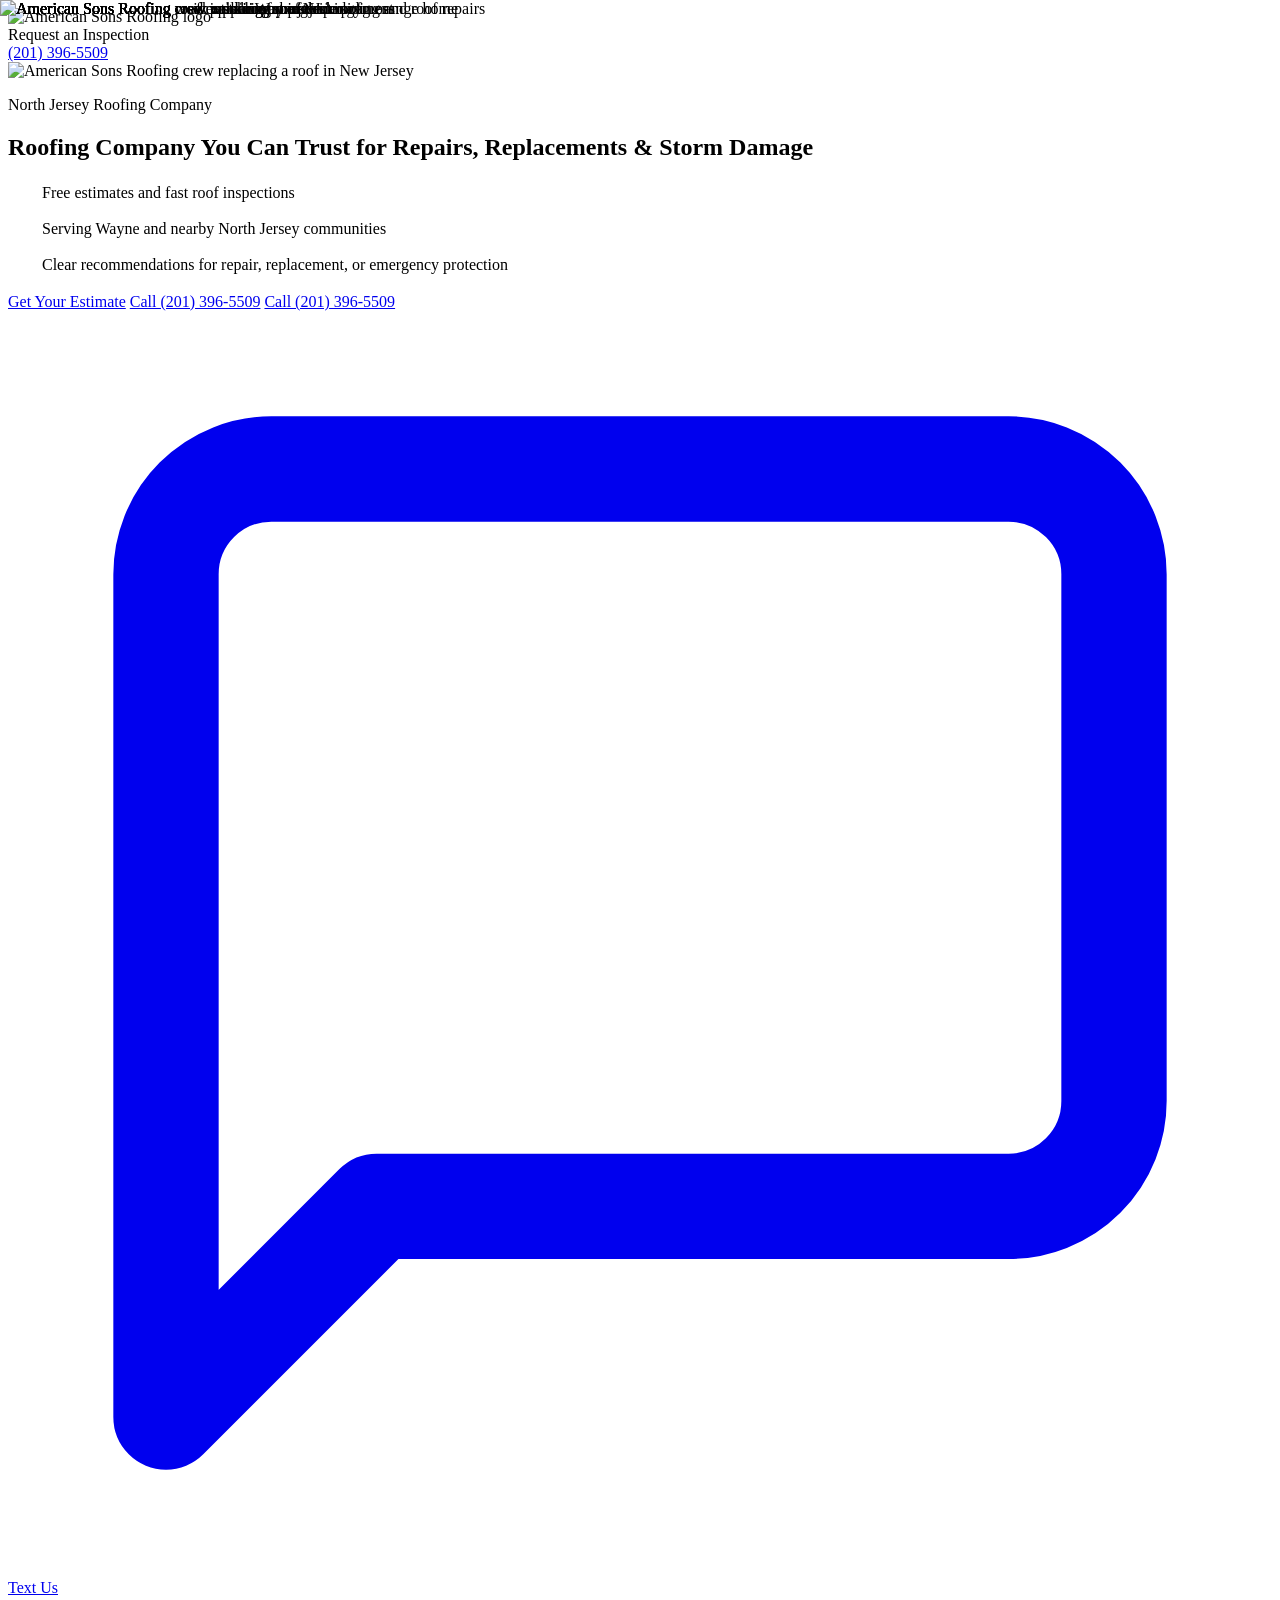
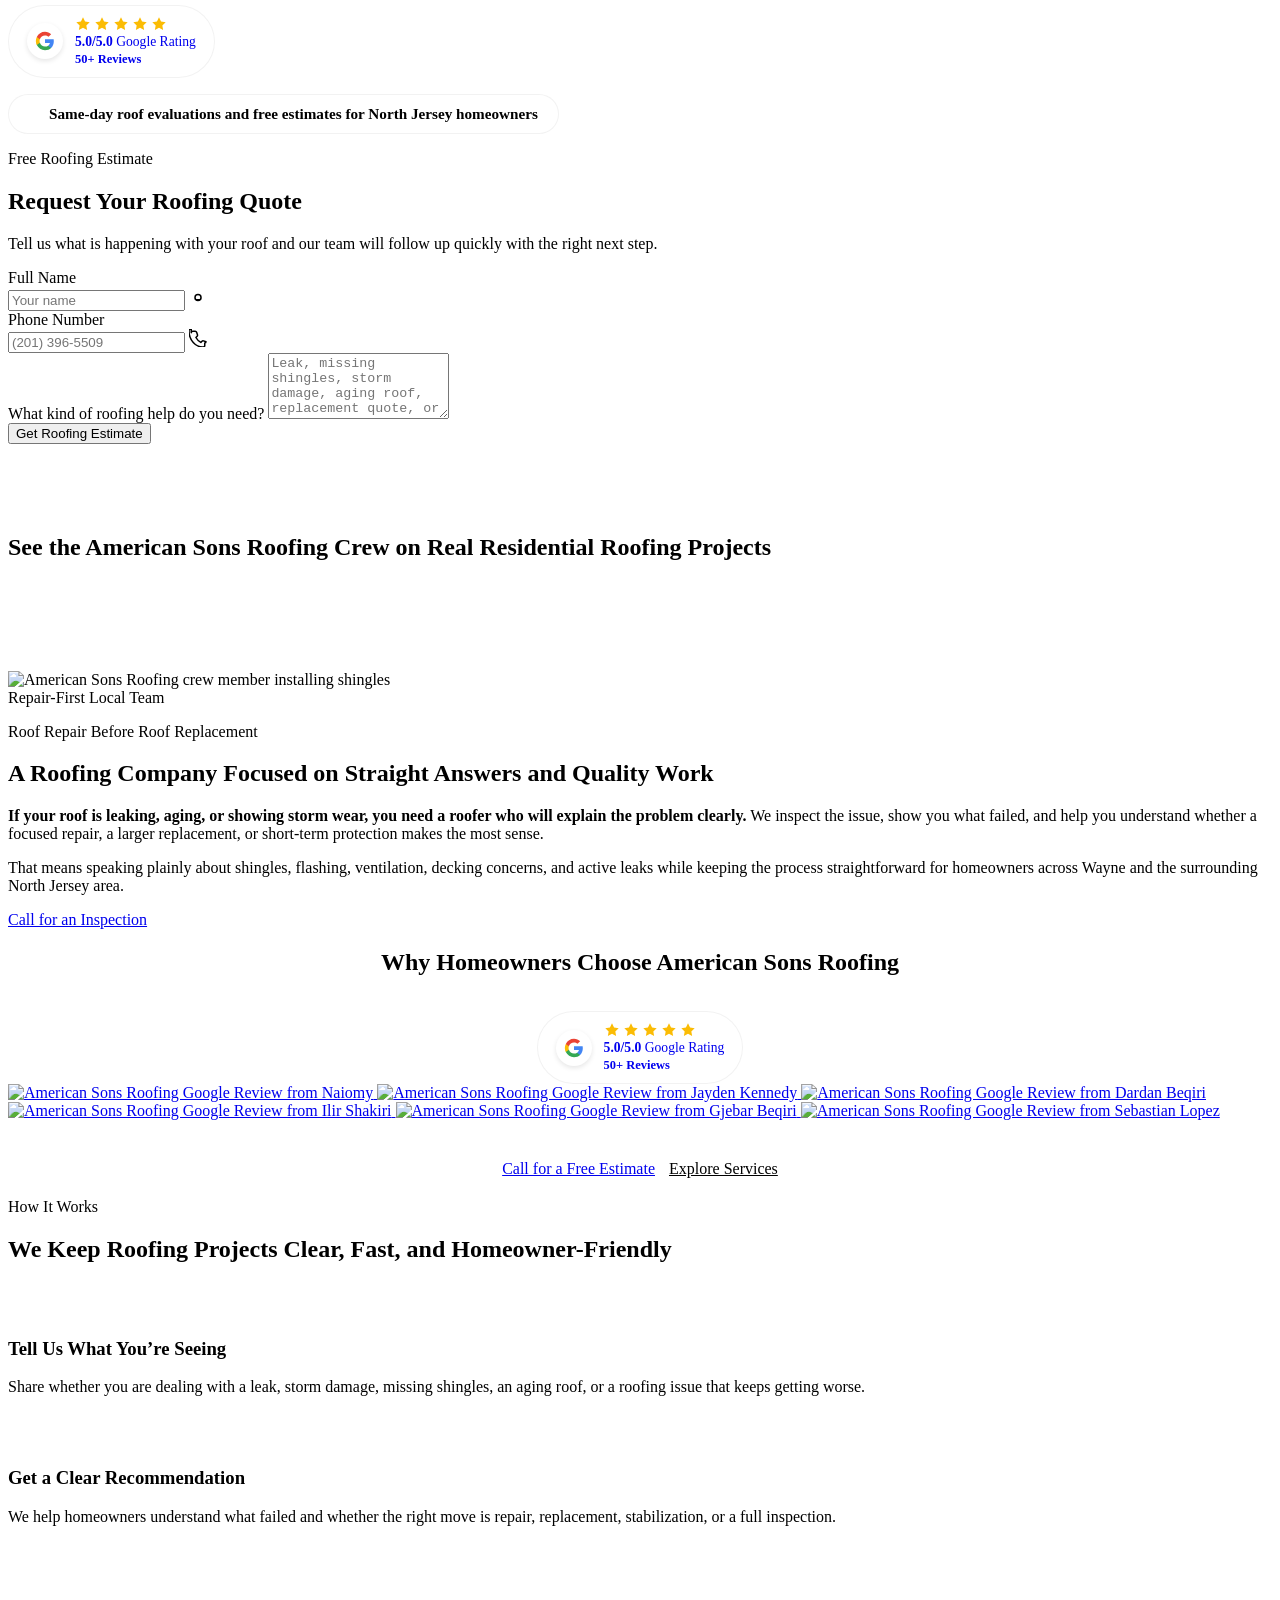
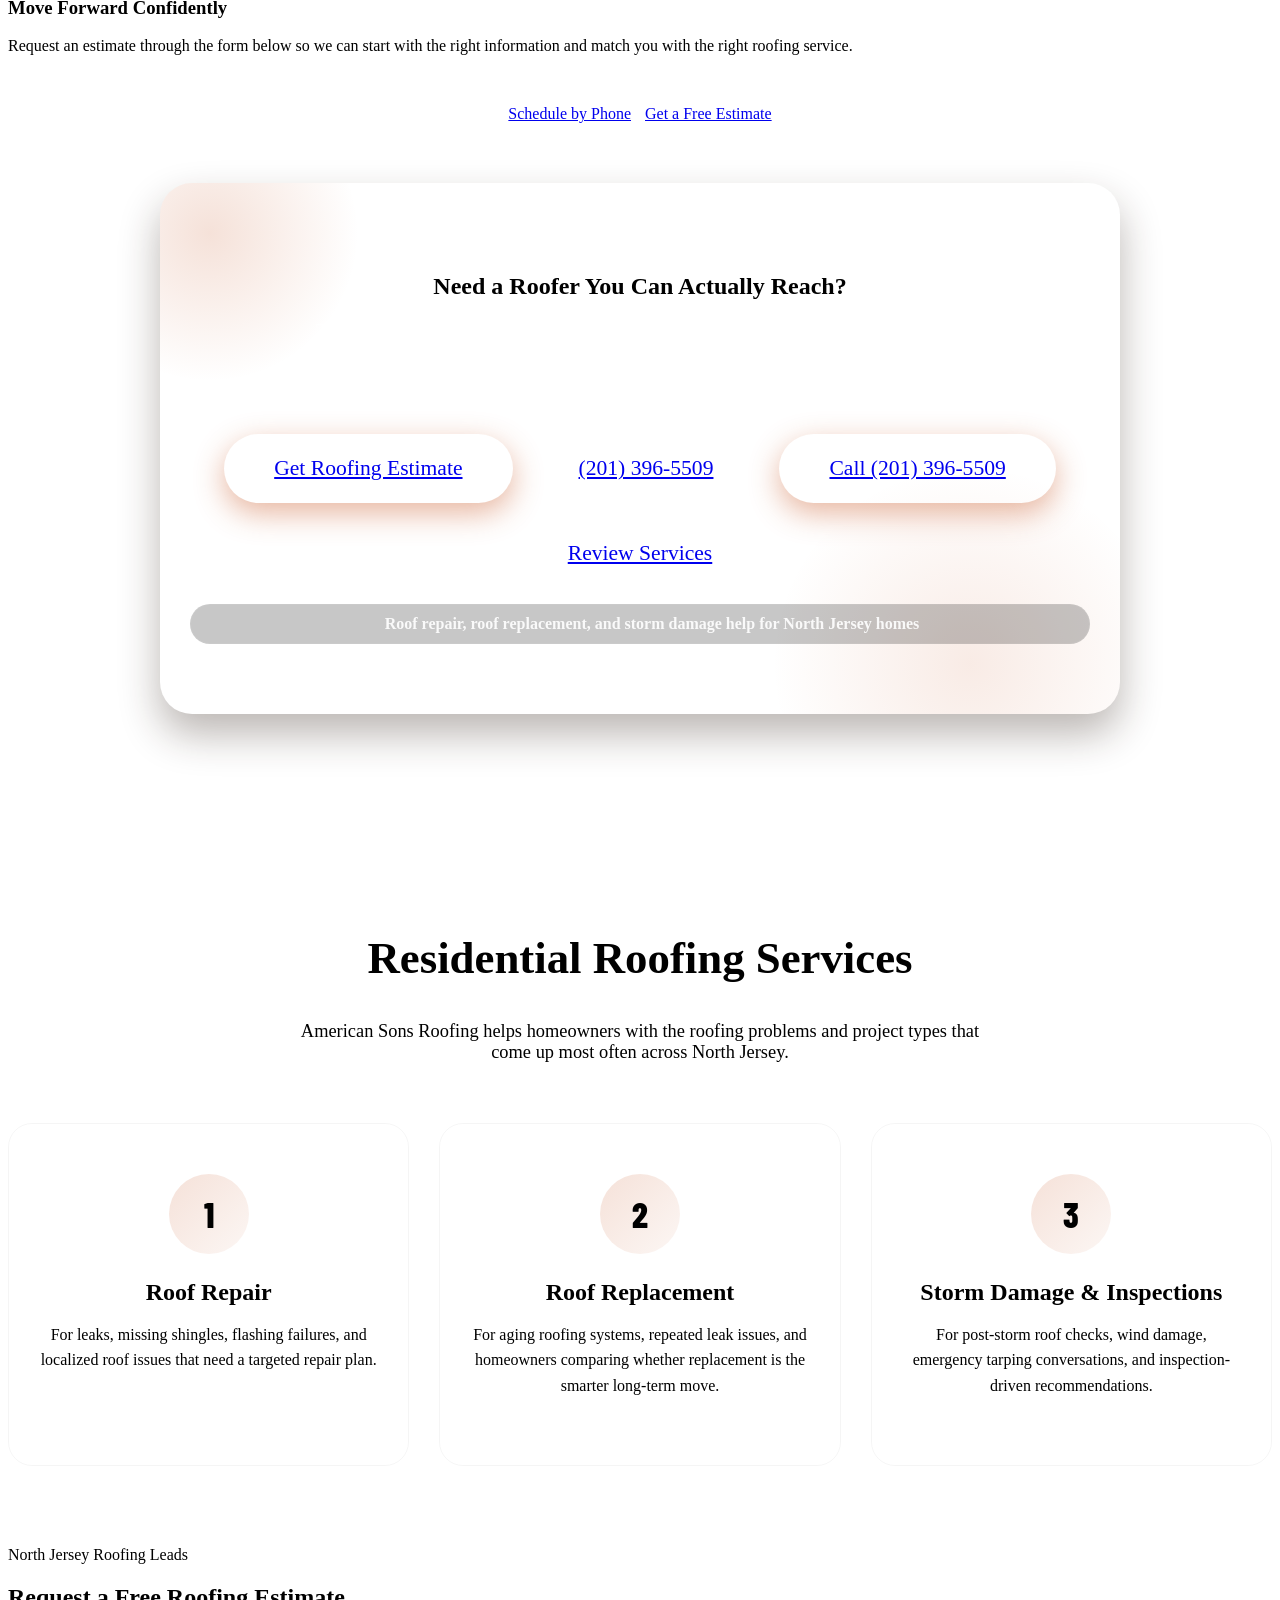
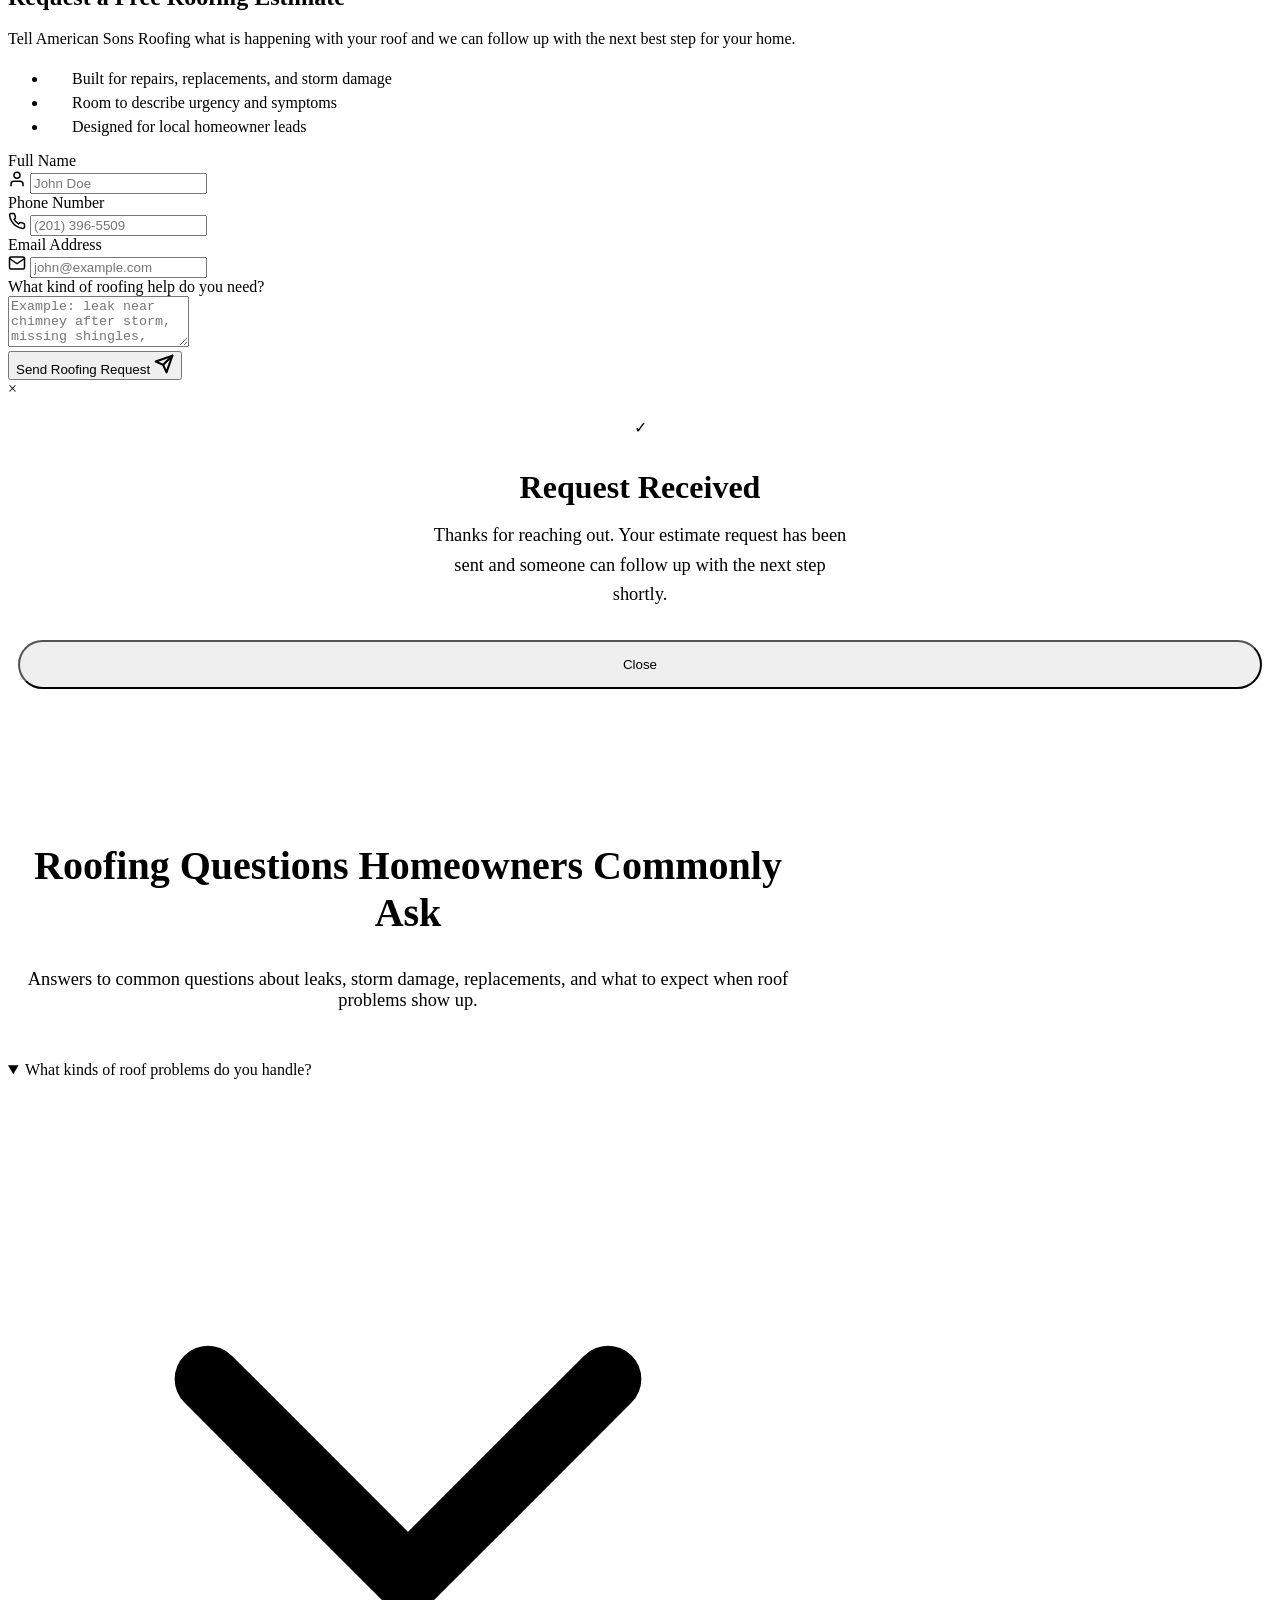
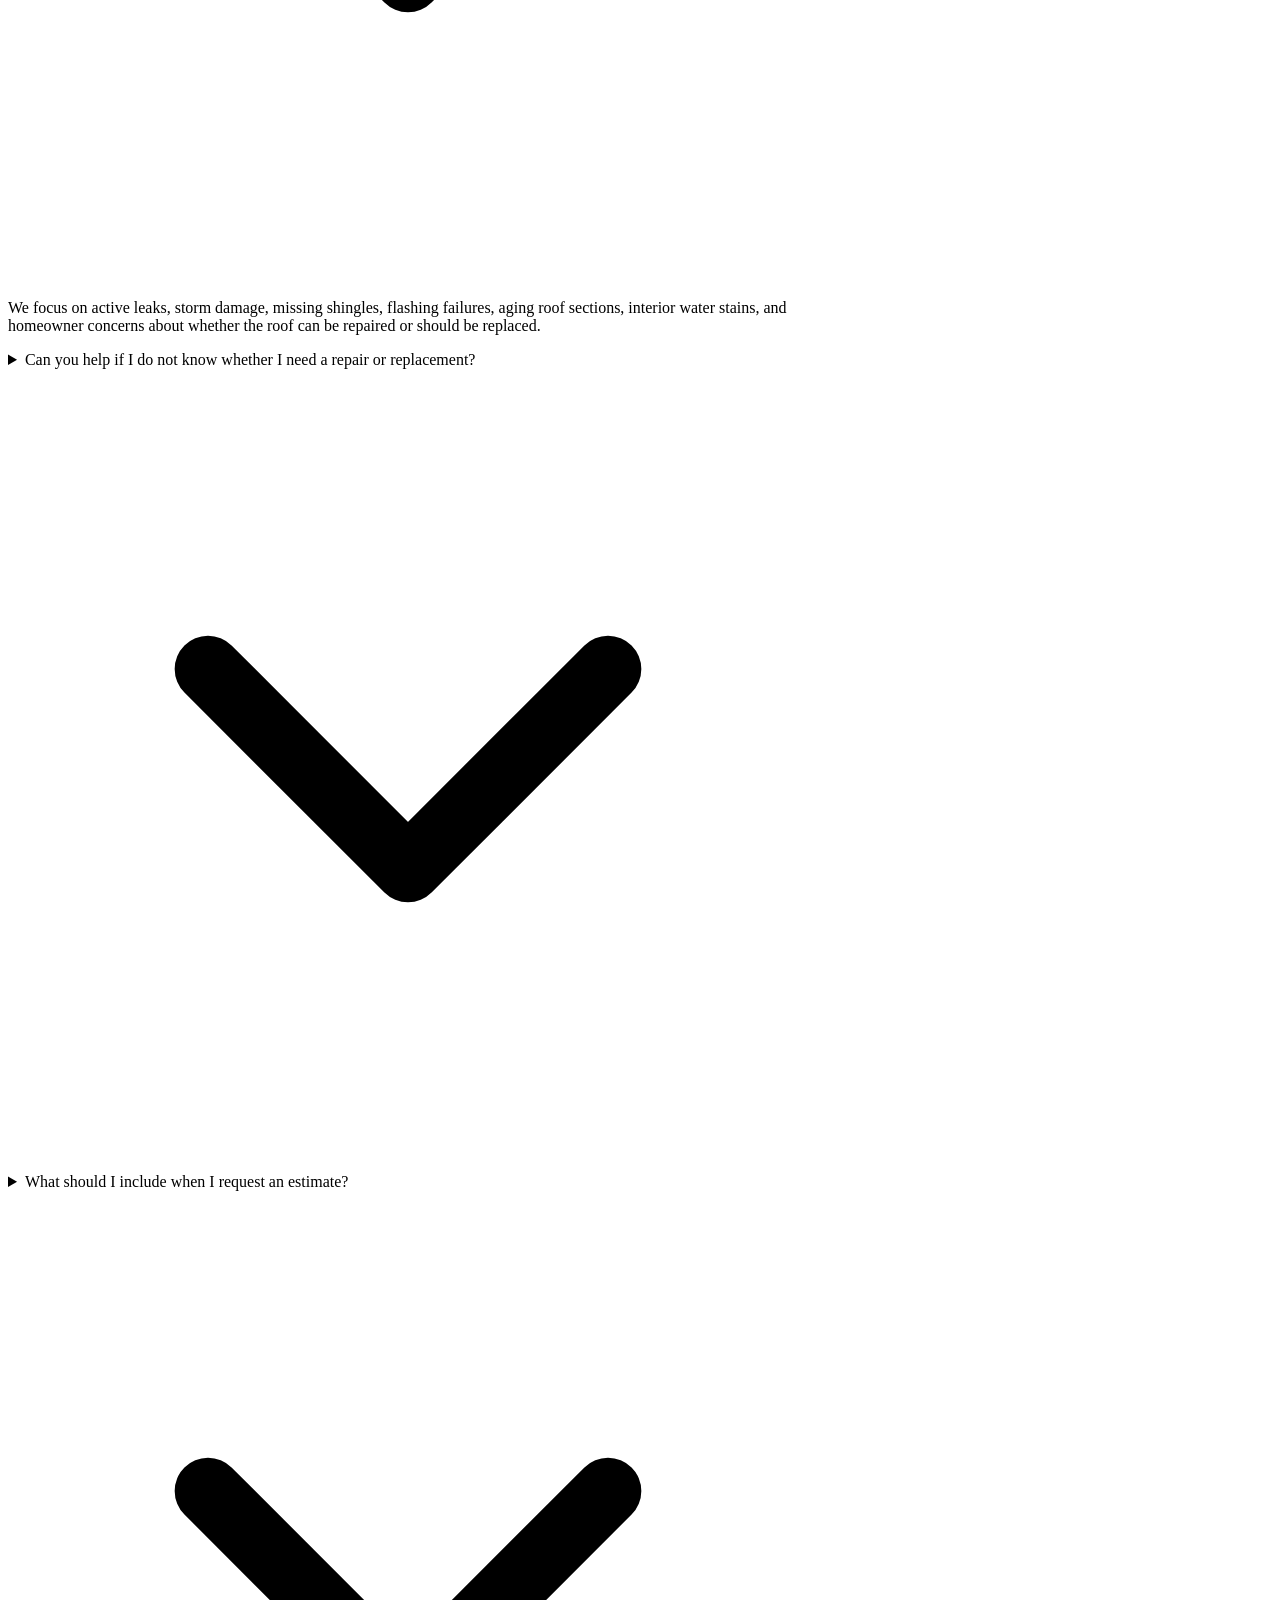
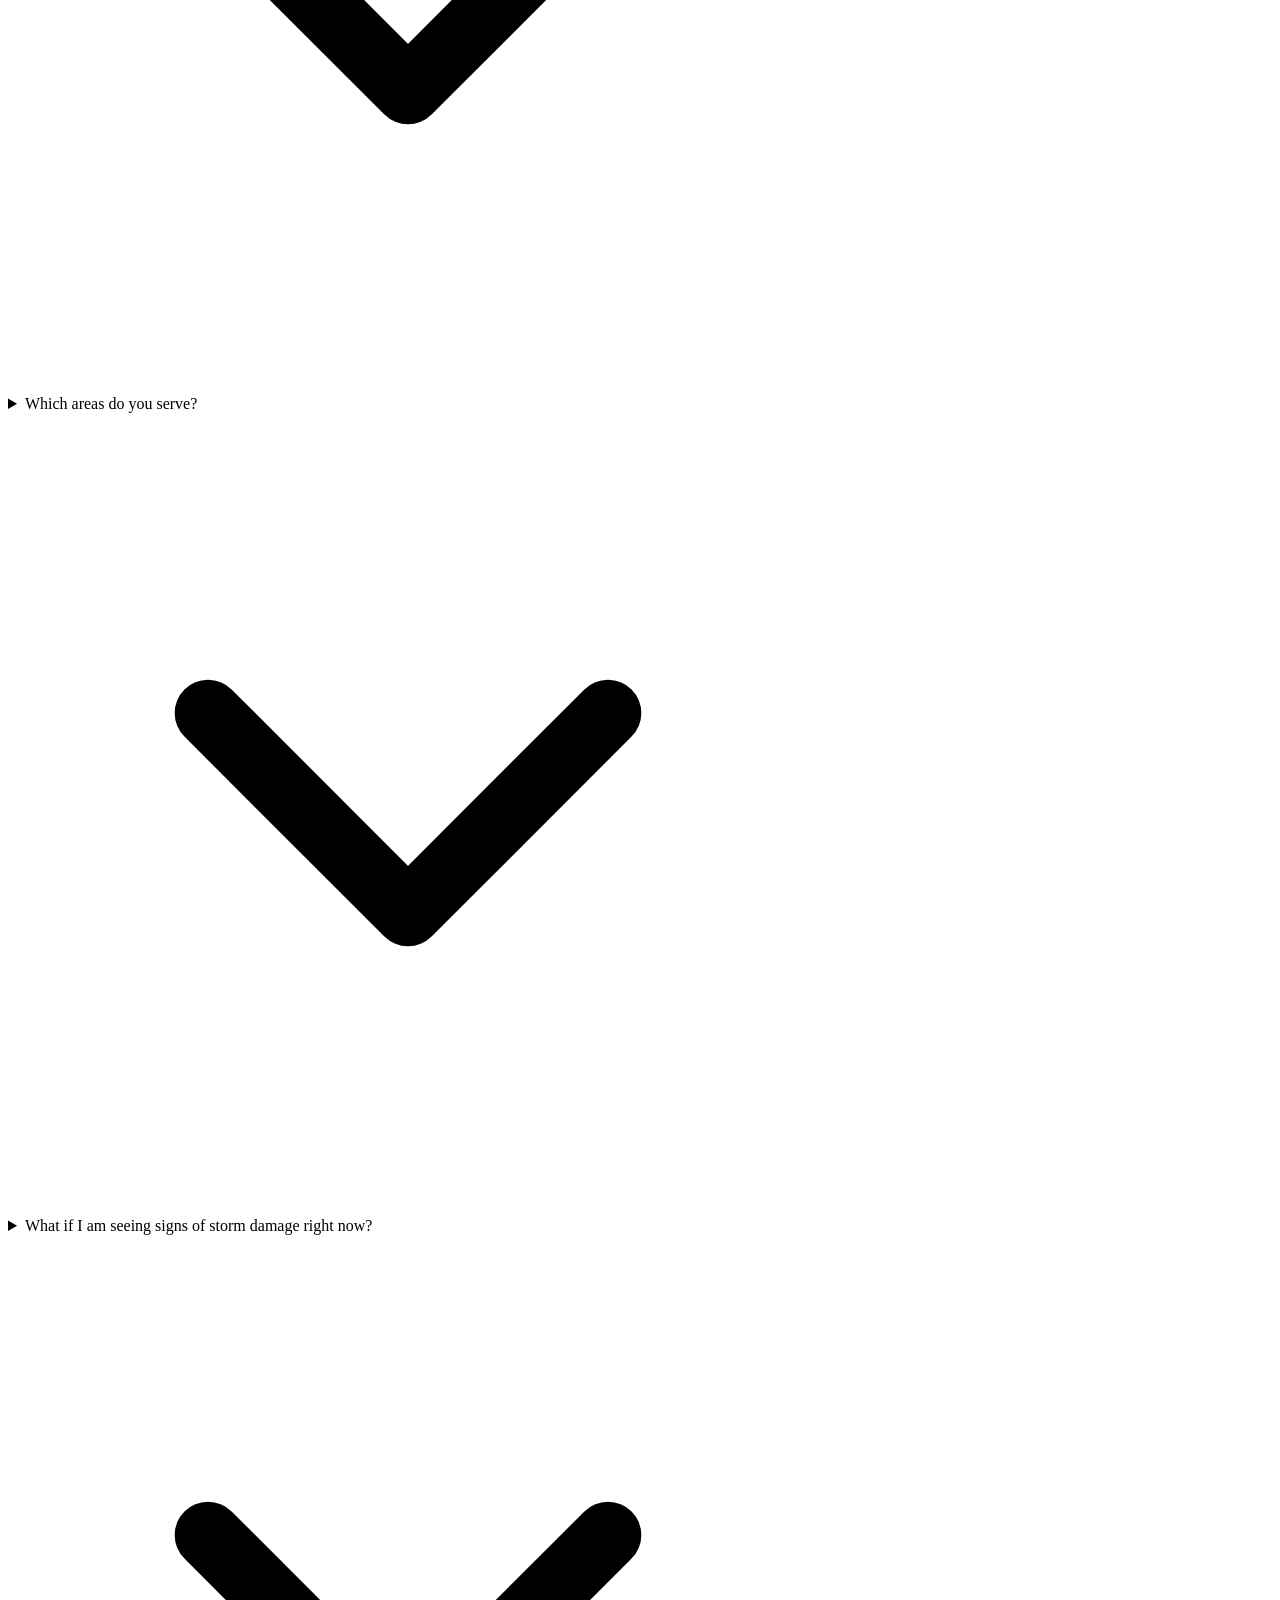
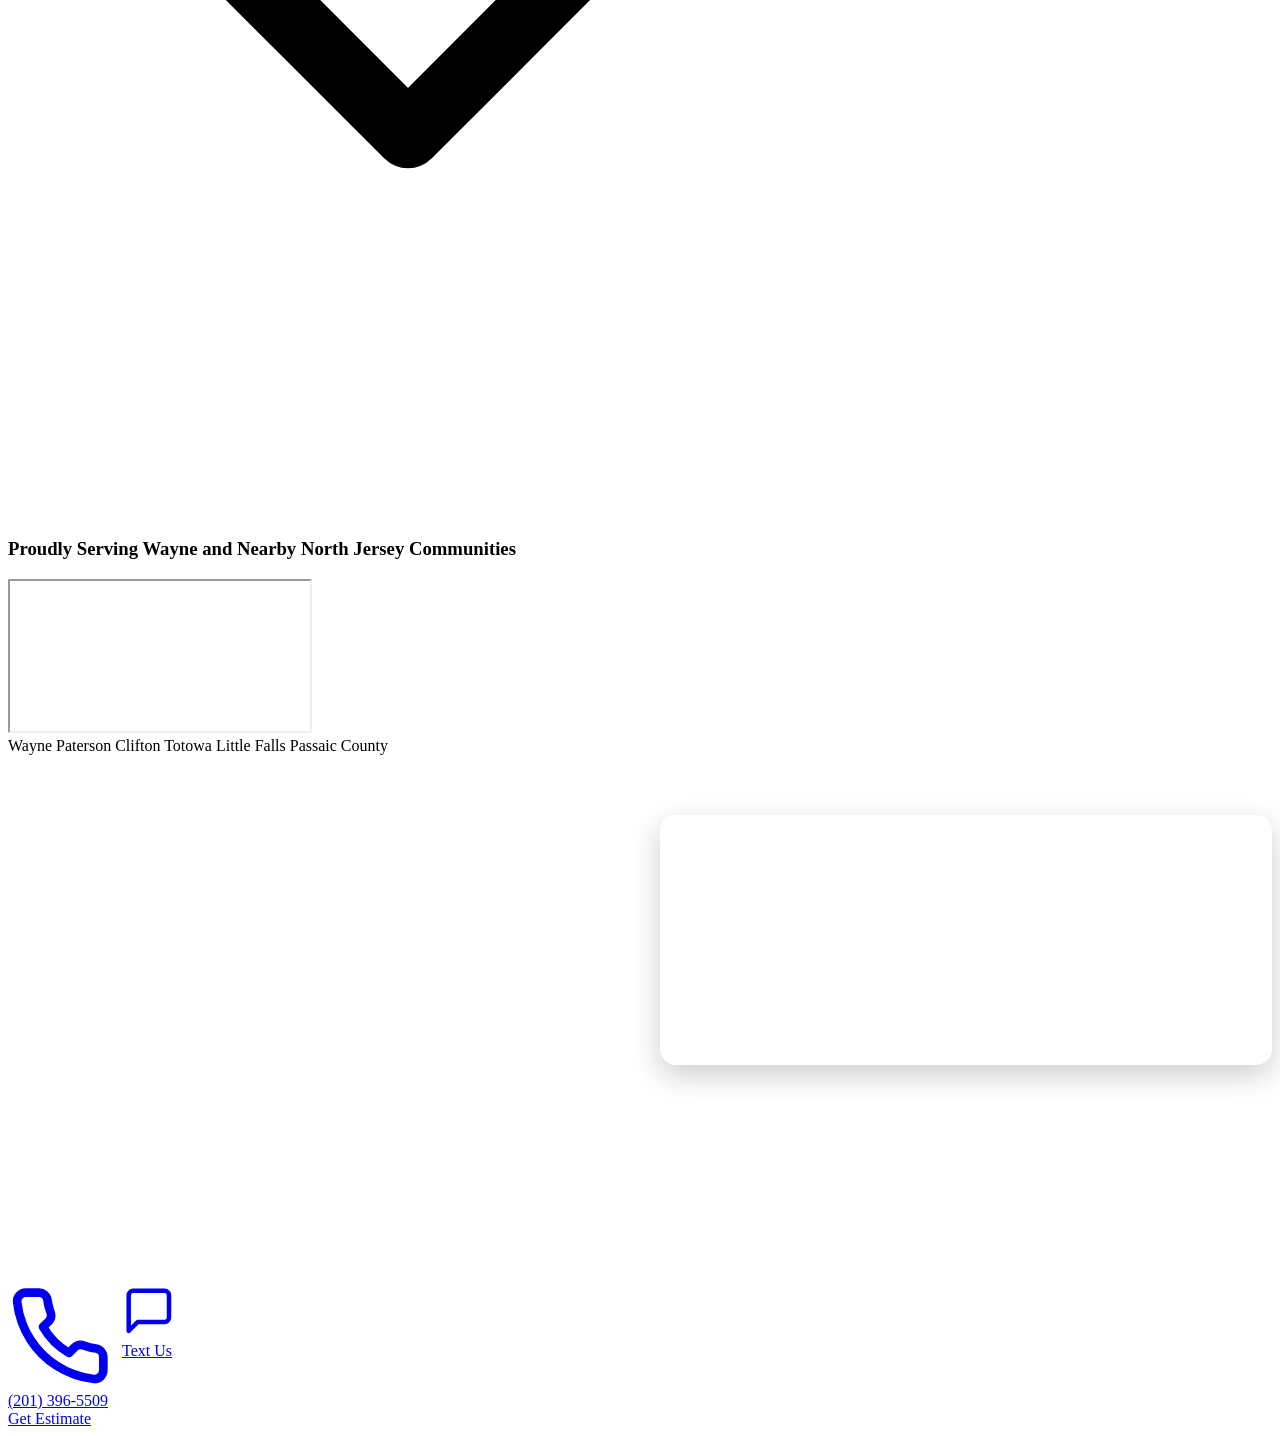
==== roofing-company/index.html @ a5e86848 "feat: add roofing company landing page route" ====
<!DOCTYPE html>
<html lang="en">

<head>
    <meta charset="UTF-8">
    <meta name="viewport" content="width=device-width, initial-scale=1.0">
    <!-- Google Tag Manager -->
    <script>(function(w,d,s,l,i){w[l]=w[l]||[];w[l].push({'gtm.start':
    new Date().getTime(),event:'gtm.js'});var f=d.getElementsByTagName(s)[0],
    j=d.createElement(s),dl=l!='dataLayer'?'&l='+l:'';j.async=true;j.src=
    'https://www.googletagmanager.com/gtm.js?id='+i+dl;f.parentNode.insertBefore(j,f);
    })(window,document,'script','dataLayer','GTM-ML44QQBG');</script>
    <!-- End Google Tag Manager -->
    <script>
      window.dataLayer = window.dataLayer || [];
      function gtag(){dataLayer.push(arguments);}
      function gtag_report_conversion(url) {
        var callback = function () {
          if (typeof(url) !== 'undefined') {
            window.location = url;
          }
        };
        gtag('event', 'conversion', {
          'send_to': 'AW-18182614943/FxSvCO7W9tUcEJ_fkt5D',
          'event_callback': callback,
          'event_timeout': 2000
        });
        return false;
      }
      gtag('config', 'AW-18182614943/FxSvCO7W9tUcEJ_fkt5D', {
        'phone_conversion_number': '(201) 396-5509'
      });
    </script>
    <title>Roofing Company in North Jersey | American Sons Roofing</title>
    <meta name="description"
        content="American Sons Roofing is a North Jersey roofing company offering roof repair, roof replacement, storm damage help, inspections, and honest recommendations for local homeowners.">
    <link rel="stylesheet" href="style.css">
    <link rel="preconnect" href="https://fonts.googleapis.com">
    <link rel="preconnect" href="https://fonts.gstatic.com" crossorigin>
    <link
        href="https://fonts.googleapis.com/css2?family=Barlow+Condensed:wght@600;700;800&family=Manrope:wght@400;500;600;700;800&display=swap"
        rel="stylesheet">
    <script type="application/ld+json">
    {
      "@context": "https://schema.org",
      "@type": "RoofingContractor",
      "name": "American Sons Roofing",
      "telephone": "+12013965509",
      "areaServed": [
        {
          "@type": "City",
          "name": "Wayne"
        },
        {
          "@type": "City",
          "name": "Paterson"
        },
        {
          "@type": "City",
          "name": "Clifton"
        },
        {
          "@type": "City",
          "name": "Totowa"
        },
        {
          "@type": "City",
          "name": "Little Falls"
        }
      ],
      "address": {
        "@type": "PostalAddress",
        "addressLocality": "Wayne",
        "addressRegion": "NJ",
        "addressCountry": "US"
      },
      "serviceType": [
        "Roof repair",
        "Roof replacement",
        "Storm damage roof repair",
        "Shingle roofing",
        "Roof inspections"
      ]
    }
    </script>
</head>

<body>
    <header class="sticky-header">
        <div class="container header-content">
            <div class="logo">
                <img src="americansons-logo.png" alt="American Sons Roofing logo" class="logo-img">
            </div>
            <div class="header-right">
                <div class="status-badge">
                    <span class="pulse-dot"></span>
                    Request an Inspection
                </div>
                <a href="tel:2013965509" onclick="return gtag_report_conversion('tel:2013965509');" class="phone-link">(201) 396-5509</a>
            </div>
        </div>
    </header>

    <main>
        <section class="hero-v2">
            <div class="hero-overlay"></div>
            <img src="roofingnewjersey.jpg" alt="American Sons Roofing crew replacing a roof in New Jersey" class="hero-bg-img">
            <div class="container hero-container">
                <div class="hero-content">
                    <p class="eyebrow">North Jersey Roofing Company</p>
                    <h1>Roofing Company You Can Trust for <span class="highlight">Repairs, Replacements &amp; Storm Damage</span></h1>
                    <ul class="hero-subtext" style="list-style: none; padding: 0; text-align: left;">
                        <li style="display: flex; align-items: center; gap: 10px; margin-bottom: 12px; text-align: left;">
                            <svg width="24" height="24" viewBox="0 0 24 24" fill="none" stroke="var(--accent)" stroke-width="3" stroke-linecap="round" stroke-linejoin="round" style="flex-shrink: 0;"><polyline points="20 6 9 17 4 12"></polyline></svg>
                            Free estimates and fast roof inspections
                        </li>
                        <li style="display: flex; align-items: center; gap: 10px; margin-bottom: 12px; text-align: left;">
                            <svg width="24" height="24" viewBox="0 0 24 24" fill="none" stroke="var(--accent)" stroke-width="3" stroke-linecap="round" stroke-linejoin="round" style="flex-shrink: 0;"><polyline points="20 6 9 17 4 12"></polyline></svg>
                            Serving Wayne and nearby North Jersey communities
                        </li>
                        <li style="display: flex; align-items: center; gap: 10px; text-align: left;">
                            <svg width="24" height="24" viewBox="0 0 24 24" fill="none" stroke="var(--accent)" stroke-width="3" stroke-linecap="round" stroke-linejoin="round" style="flex-shrink: 0;"><polyline points="20 6 9 17 4 12"></polyline></svg>
                            Clear recommendations for repair, replacement, or emergency protection
                        </li>
                    </ul>

                    <div class="hero-actions-container">
                        <a href="tel:2013965509" onclick="return gtag_report_conversion('tel:2013965509');" class="btn btn-primary btn-cta-main desktop-only">Get Your Estimate</a>
                        <a href="tel:2013965509" onclick="return gtag_report_conversion('tel:2013965509');" class="btn btn-secondary btn-cta-text desktop-only">Call (201) 396-5509</a>
                        <a href="tel:2013965509" onclick="return gtag_report_conversion('tel:2013965509');" class="btn btn-primary btn-cta-main mobile-only">Call (201) 396-5509</a>
                        <a href="sms:2013965509" class="btn btn-secondary btn-cta-text mobile-only">
                            <svg class="phone-icon" viewBox="0 0 24 24" fill="none" stroke="currentColor"
                                stroke-width="2" stroke-linecap="round" stroke-linejoin="round">
                                <path d="M21 15a2 2 0 0 1-2 2H7l-4 4V5a2 2 0 0 1 2-2h14a2 2 0 0 1 2 2z"></path>
                            </svg>
                            Text Us
                        </a>
                    </div>

                    <div style="margin-top: 8px;">
                        <a href="https://share.google/MnQl6Sqzfr0b3BNDC" target="_blank" rel="noopener noreferrer" style="display: inline-flex; align-items: center; gap: 12px; background: rgba(255, 255, 255, 0.95); padding: 10px 18px; border-radius: 50px; box-shadow: var(--shadow-md); border: 1px solid rgba(0,0,0,0.05); text-decoration: none; transition: transform 0.2s ease;">
                            <div style="width: 36px; height: 36px; background: #fff; border-radius: 50%; box-shadow: 0 2px 5px rgba(0,0,0,0.1); display: flex; align-items: center; justify-content: center; flex-shrink: 0;">
                                <svg width="20" height="20" viewBox="0 0 24 24">
                                  <path fill="#4285F4" d="M22.56 12.25c0-.78-.07-1.53-.2-2.25H12v4.26h5.92c-.26 1.37-1.04 2.53-2.21 3.31v2.77h3.57c2.08-1.92 3.28-4.74 3.28-8.09z"/>
                                  <path fill="#34A853" d="M12 23c2.97 0 5.46-.98 7.28-2.66l-3.57-2.77c-.98.66-2.23 1.06-3.71 1.06-2.86 0-5.29-1.93-6.16-4.53H2.18v2.84C3.99 20.53 7.7 23 12 23z"/>
                                  <path fill="#FBBC05" d="M5.84 14.09c-.22-.66-.35-1.36-.35-2.09s.13-1.43.35-2.09V7.07H2.18C1.43 8.55 1 10.22 1 12s.43 3.45 1.18 4.93l2.85-2.22.81-.62z"/>
                                  <path fill="#EA4335" d="M12 5.38c1.62 0 3.06.56 4.21 1.64l3.15-3.15C17.45 2.09 14.97 1 12 1 7.7 1 3.99 3.47 2.18 7.07l3.66 2.84c.87-2.6 3.3-4.53 6.16-4.53z"/>
                                </svg>
                            </div>
                            <div style="display: flex; flex-direction: column; align-items: flex-start; text-align: left;">
                                <div style="display: flex; gap: 3px; color: #FBBC04;">
                                    <svg width="16" height="16" viewBox="0 0 24 24" fill="currentColor"><path d="M12 2L15.09 8.26L22 9.27L17 14.14L18.18 21.02L12 17.77L5.82 21.02L7 14.14L2 9.27L8.91 8.26L12 2Z"/></svg>
                                    <svg width="16" height="16" viewBox="0 0 24 24" fill="currentColor"><path d="M12 2L15.09 8.26L22 9.27L17 14.14L18.18 21.02L12 17.77L5.82 21.02L7 14.14L2 9.27L8.91 8.26L12 2Z"/></svg>
                                    <svg width="16" height="16" viewBox="0 0 24 24" fill="currentColor"><path d="M12 2L15.09 8.26L22 9.27L17 14.14L18.18 21.02L12 17.77L5.82 21.02L7 14.14L2 9.27L8.91 8.26L12 2Z"/></svg>
                                    <svg width="16" height="16" viewBox="0 0 24 24" fill="currentColor"><path d="M12 2L15.09 8.26L22 9.27L17 14.14L18.18 21.02L12 17.77L5.82 21.02L7 14.14L2 9.27L8.91 8.26L12 2Z"/></svg>
                                    <svg width="16" height="16" viewBox="0 0 24 24" fill="currentColor"><path d="M12 2L15.09 8.26L22 9.27L17 14.14L18.18 21.02L12 17.77L5.82 21.02L7 14.14L2 9.27L8.91 8.26L12 2Z"/></svg>
                                </div>
                                <span style="font-size: 0.85rem; font-weight: 700; color: var(--text-main); margin-top: 2px;">5.0/5.0 <span style="font-weight: 500; color: var(--text-light);">Google Rating</span></span>
                                <span style="font-size: 0.78rem; font-weight: 700; color: var(--text-light); margin-top: 2px;">50+ Reviews</span>
                            </div>
                        </a>
                    </div>

                    <div class="desktop-only" style="margin-top: 16px;">
                        <div style="display: inline-flex; align-items: center; gap: 10px; background: rgba(255, 255, 255, 0.96); padding: 10px 20px; border-radius: 50px; box-shadow: var(--shadow-sm); border: 1px solid rgba(0,0,0,0.05);">
                            <span class="pulse-dot" style="width: 10px; height: 10px;"></span>
                            <span style="font-size: 0.95rem; font-weight: 700; color: var(--text-main);">Same-day roof evaluations and free estimates for North Jersey homeowners</span>
                        </div>
                    </div>
                </div>
                <div class="hero-form-card desktop-only">
                    <div class="hero-form-shell">
                        <div class="hero-form-top">
                            <p class="hero-form-eyebrow">Free Roofing Estimate</p>
                            <h2>Request Your Roofing Quote</h2>
                            <p>Tell us what is happening with your roof and our team will follow up quickly with the right next step.</p>
                        </div>
                        <form data-lead-form data-netlify="true" name="roofing-homepage-quote" class="premium-form hero-form">
                            <input type="hidden" name="form-name" value="roofing-homepage-quote">
                            <div class="input-field">
                                <label for="hero-name">Full Name</label>
                                <div class="input-wrapper">
                                    <input type="text" id="hero-name" name="name" placeholder="Your name" required>
                                    <svg class="input-icon" width="18" height="18" fill="none" stroke="currentColor" viewBox="0 0 24 24">
                                        <path stroke-linecap="round" stroke-linejoin="round" stroke-width="2" d="M16 14a4 4 0 1 0-8 0m8 0a4 4 0 1 1-8 0m8 0v1a2 2 0 0 1-2 2H10a2 2 0 0 1-2-2v-1"></path>
                                    </svg>
                                </div>
                            </div>
                            <div class="input-field">
                                <label for="hero-phone">Phone Number</label>
                                <div class="input-wrapper">
                                    <input type="tel" id="hero-phone" name="phone" placeholder="(201) 396-5509" required>
                                    <svg class="input-icon" width="18" height="18" fill="none" stroke="currentColor" viewBox="0 0 24 24">
                                        <path stroke-linecap="round" stroke-linejoin="round" stroke-width="2" d="M3 5a2 2 0 0 1 2-2h3.28a2 2 0 0 1 1.9 1.37l1.1 3.31a2 2 0 0 1-.45 2.05l-1.6 1.6a16 16 0 0 0 6.51 6.51l1.6-1.6a2 2 0 0 1 2.05-.45l3.31 1.1A2 2 0 0 1 21 18.72V22a2 2 0 0 1-2 2h-1C9.16 24 0 14.84 0 3V2a2 2 0 0 1 2-2h1z"></path>
                                    </svg>
                                </div>
                            </div>
                            <div class="input-field">
                                <label for="hero-needs">What kind of roofing help do you need?</label>
                                <textarea id="hero-needs" name="needs" rows="4" placeholder="Leak, missing shingles, storm damage, aging roof, replacement quote, or inspection request" required></textarea>
                            </div>
                            <button type="submit" class="btn btn-primary submit-btn-v2 hero-submit-btn">Get Roofing Estimate</button>
                        </form>
                    </div>
                </div>
            </div>
        </section>

        <section class="team-gallery" style="background: var(--white); padding: 70px 0;">
            <div class="container">
                <div class="section-header" style="margin-bottom: 40px;">
                    <h2>See the American Sons Roofing Crew on Real Residential Roofing Projects</h2>
                </div>
                <div class="team-grid">
                    <div class="team-item">
                        <img src="americansons-gallery-1.webp" alt="American Sons Roofing work van in Wayne NJ" style="position: absolute; top: 0; left: 0; width: 100%; height: 100%; object-fit: cover;">
                    </div>
                    <div class="team-item">
                        <img src="americansons-gallery-2.webp" alt="American Sons Roofing crew installing shingles" style="position: absolute; top: 0; left: 0; width: 100%; height: 100%; object-fit: cover;">
                    </div>
                    <div class="team-item">
                        <img src="americansons-gallery-3.webp" alt="American Sons Roofing crew preparing roof underlayment" style="position: absolute; top: 0; left: 0; width: 100%; height: 100%; object-fit: cover;">
                    </div>
                    <div class="team-item">
                        <img src="americansons-gallery-4.webp" alt="American Sons Roofing residential roof project in progress" style="position: absolute; top: 0; left: 0; width: 100%; height: 100%; object-fit: cover;">
                    </div>
                    <div class="team-item">
                        <img src="americansons-gallery-5.webp" alt="American Sons Roofing crew working on a steep roof" style="position: absolute; top: 0; left: 0; width: 100%; height: 100%; object-fit: cover;">
                    </div>
                    <div class="team-item">
                        <img src="americansons-gallery-6.webp" alt="American Sons Roofing roof replacement project on an orange home" style="position: absolute; top: 0; left: 0; width: 100%; height: 100%; object-fit: cover;">
                    </div>
                    <div class="team-item">
                        <img src="americansons-gallery-7.webp" alt="American Sons Roofing crew replacing roof decking" style="position: absolute; top: 0; left: 0; width: 100%; height: 100%; object-fit: cover;">
                    </div>
                    <div class="team-item">
                        <img src="americansons-gallery-8.webp" alt="American Sons Roofing crew working on exterior siding and roof repairs" style="position: absolute; top: 0; left: 0; width: 100%; height: 100%; object-fit: cover;">
                    </div>
                </div>
            </div>
        </section>

        <section class="owner-intro">
            <div class="container split-50">
                <div class="owner-image-box">
                    <img src="americansons-gallery-2.webp" alt="American Sons Roofing crew member installing shingles" class="owner-img">
                    <div class="owner-badge">
                        <span class="badge-title">Repair-First</span>
                        <span class="badge-name">Local Team</span>
                    </div>
                </div>
                <div class="owner-text-box">
                    <p class="owner-subtitle">Roof Repair Before Roof Replacement</p>
                    <h2 class="owner-title">A Roofing Company Focused on Straight Answers and Quality Work</h2>
                    <div class="owner-blurb">
                        <p><strong>If your roof is leaking, aging, or showing storm wear, you need a roofer who will explain the problem clearly.</strong> We inspect the issue, show you what failed, and help you understand whether a focused repair, a larger replacement, or short-term protection makes the most sense.</p>
                        <p>That means speaking plainly about shingles, flashing, ventilation, decking concerns, and active leaks while keeping the process straightforward for homeowners across Wayne and the surrounding North Jersey area.</p>
                    </div>
                    <div class="owner-cta">
                        <a href="tel:2013965509" onclick="return gtag_report_conversion('tel:2013965509');" class="btn btn-primary">Call for an Inspection</a>
                    </div>
                </div>
            </div>
        </section>

        <section id="reviews" class="reviews">
            <div class="container">
                <div class="section-header" style="display: flex; flex-direction: column; align-items: center;">
                    <h2>Why Homeowners Choose American Sons Roofing</h2>
                    <a href="https://share.google/MnQl6Sqzfr0b3BNDC" target="_blank" rel="noopener noreferrer" style="display: inline-flex; align-items: center; gap: 12px; background: rgba(255, 255, 255, 0.95); padding: 10px 18px; border-radius: 50px; box-shadow: var(--shadow-md); border: 1px solid rgba(0,0,0,0.05); margin-top: 15px; text-decoration: none;">
                        <div style="width: 36px; height: 36px; background: #fff; border-radius: 50%; box-shadow: 0 2px 5px rgba(0,0,0,0.1); display: flex; align-items: center; justify-content: center; flex-shrink: 0;">
                            <svg width="20" height="20" viewBox="0 0 24 24">
                              <path fill="#4285F4" d="M22.56 12.25c0-.78-.07-1.53-.2-2.25H12v4.26h5.92c-.26 1.37-1.04 2.53-2.21 3.31v2.77h3.57c2.08-1.92 3.28-4.74 3.28-8.09z"/>
                              <path fill="#34A853" d="M12 23c2.97 0 5.46-.98 7.28-2.66l-3.57-2.77c-.98.66-2.23 1.06-3.71 1.06-2.86 0-5.29-1.93-6.16-4.53H2.18v2.84C3.99 20.53 7.7 23 12 23z"/>
                              <path fill="#FBBC05" d="M5.84 14.09c-.22-.66-.35-1.36-.35-2.09s.13-1.43.35-2.09V7.07H2.18C1.43 8.55 1 10.22 1 12s.43 3.45 1.18 4.93l2.85-2.22.81-.62z"/>
                              <path fill="#EA4335" d="M12 5.38c1.62 0 3.06.56 4.21 1.64l3.15-3.15C17.45 2.09 14.97 1 12 1 7.7 1 3.99 3.47 2.18 7.07l3.66 2.84c.87-2.6 3.3-4.53 6.16-4.53z"/>
                            </svg>
                        </div>
                        <div style="display: flex; flex-direction: column; align-items: flex-start; text-align: left;">
                            <div style="display: flex; gap: 3px; color: #FBBC04;">
                                <svg width="16" height="16" viewBox="0 0 24 24" fill="currentColor"><path d="M12 2L15.09 8.26L22 9.27L17 14.14L18.18 21.02L12 17.77L5.82 21.02L7 14.14L2 9.27L8.91 8.26L12 2Z"/></svg>
                                <svg width="16" height="16" viewBox="0 0 24 24" fill="currentColor"><path d="M12 2L15.09 8.26L22 9.27L17 14.14L18.18 21.02L12 17.77L5.82 21.02L7 14.14L2 9.27L8.91 8.26L12 2Z"/></svg>
                                <svg width="16" height="16" viewBox="0 0 24 24" fill="currentColor"><path d="M12 2L15.09 8.26L22 9.27L17 14.14L18.18 21.02L12 17.77L5.82 21.02L7 14.14L2 9.27L8.91 8.26L12 2Z"/></svg>
                                <svg width="16" height="16" viewBox="0 0 24 24" fill="currentColor"><path d="M12 2L15.09 8.26L22 9.27L17 14.14L18.18 21.02L12 17.77L5.82 21.02L7 14.14L2 9.27L8.91 8.26L12 2Z"/></svg>
                                <svg width="16" height="16" viewBox="0 0 24 24" fill="currentColor"><path d="M12 2L15.09 8.26L22 9.27L17 14.14L18.18 21.02L12 17.77L5.82 21.02L7 14.14L2 9.27L8.91 8.26L12 2Z"/></svg>
                            </div>
                            <span style="font-size: 0.85rem; font-weight: 700; color: var(--text-main); margin-top: 2px;">5.0/5.0 <span style="font-weight: 500; color: var(--text-light);">Google Rating</span></span>
                            <span style="font-size: 0.78rem; font-weight: 700; color: var(--text-light); margin-top: 2px;">50+ Reviews</span>
                        </div>
                    </a>
                </div>

                <div class="reviews-grid-v2">
                    <a href="https://share.google/MnQl6Sqzfr0b3BNDC" target="_blank" rel="noopener noreferrer">
                        <img src="review-americansons-1.png" alt="American Sons Roofing Google Review from Naiomy" class="review-img-v2">
                    </a>
                    <a href="https://share.google/MnQl6Sqzfr0b3BNDC" target="_blank" rel="noopener noreferrer">
                        <img src="review-americansons-2.png" alt="American Sons Roofing Google Review from Jayden Kennedy" class="review-img-v2">
                    </a>
                    <a href="https://share.google/MnQl6Sqzfr0b3BNDC" target="_blank" rel="noopener noreferrer">
                        <img src="review-americansons-3.png" alt="American Sons Roofing Google Review from Dardan Beqiri" class="review-img-v2">
                    </a>
                    <a href="https://share.google/MnQl6Sqzfr0b3BNDC" target="_blank" rel="noopener noreferrer">
                        <img src="review-americansons-4.png" alt="American Sons Roofing Google Review from Ilir Shakiri" class="review-img-v2">
                    </a>
                    <a href="https://share.google/MnQl6Sqzfr0b3BNDC" target="_blank" rel="noopener noreferrer">
                        <img src="review-americansons-5.png" alt="American Sons Roofing Google Review from Gjebar Beqiri" class="review-img-v2">
                    </a>
                    <a href="https://share.google/MnQl6Sqzfr0b3BNDC" target="_blank" rel="noopener noreferrer">
                        <img src="review-americansons-6.png" alt="American Sons Roofing Google Review from Sebastian Lopez" class="review-img-v2">
                    </a>
                </div>

                <div style="display: flex; flex-wrap: wrap; justify-content: center; gap: 14px; margin-top: 40px; margin-bottom: 20px;">
                    <a href="tel:2013965509" onclick="return gtag_report_conversion('tel:2013965509');" class="btn btn-primary" id="reviews-call-btn">Call for a Free Estimate</a>
                    <a href="#services" class="btn btn-secondary desktop-only" id="reviews-text-btn" style="border-color: var(--primary); color: var(--primary);">Explore Services</a>
                </div>
            </div>
        </section>

        <section class="why-pick-v3">
            <div class="blob-1"></div>
            <div class="blob-2"></div>

            <div class="container" style="position: relative; z-index: 2;">
                <div class="section-header-v3">
                    <p class="subtitle-v3">How It Works</p>
                    <h2 class="title-v3">We Keep Roofing Projects Clear, Fast, and Homeowner-Friendly</h2>
                    <div class="divider-v3"></div>
                </div>

                <div class="feature-grid-v3">
                    <div class="feature-card-v3 reveal">
                        <div class="icon-box-v3">
                            <svg width="32" height="32" viewBox="0 0 24 24" fill="none" stroke="var(--accent)" stroke-width="2.5" stroke-linecap="round" stroke-linejoin="round">
                                <path d="M8 12h8"></path><path d="M12 8v8"></path><circle cx="12" cy="12" r="9"></circle>
                            </svg>
                        </div>
                        <h3 class="card-title-v3">Tell Us What You’re Seeing</h3>
                        <p class="card-text-v3">Share whether you are dealing with a leak, storm damage, missing shingles, an aging roof, or a roofing issue that keeps getting worse.</p>
                        <div class="card-glow-v3"></div>
                    </div>

                    <div class="feature-card-v3 reveal" style="transition-delay: 0.1s;">
                        <div class="icon-box-v3">
                            <svg width="32" height="32" viewBox="0 0 24 24" fill="none" stroke="var(--accent)" stroke-width="2.5" stroke-linecap="round" stroke-linejoin="round">
                                <path d="M12 3v18"></path><path d="M4 12h16"></path><path d="M7 7l10 10"></path>
                            </svg>
                        </div>
                        <h3 class="card-title-v3">Get a Clear Recommendation</h3>
                        <p class="card-text-v3">We help homeowners understand what failed and whether the right move is repair, replacement, stabilization, or a full inspection.</p>
                        <div class="card-glow-v3"></div>
                    </div>

                    <div class="feature-card-v3 reveal" style="transition-delay: 0.2s;">
                        <div class="icon-box-v3">
                            <svg width="32" height="32" viewBox="0 0 24 24" fill="none" stroke="var(--accent)" stroke-width="2.5" stroke-linecap="round" stroke-linejoin="round">
                                <path d="M5 12l5 5L20 7"></path>
                            </svg>
                        </div>
                        <h3 class="card-title-v3">Move Forward Confidently</h3>
                        <p class="card-text-v3">Request an estimate through the form below so we can start with the right information and match you with the right roofing service.</p>
                        <div class="card-glow-v3"></div>
                    </div>
                </div>

                <div style="display: flex; flex-wrap: wrap; justify-content: center; gap: 14px; margin-top: 50px;">
                    <a href="tel:2013965509" onclick="return gtag_report_conversion('tel:2013965509');" class="btn btn-primary" id="why-pick-call-btn">Schedule by Phone</a>
                    <a href="#quote-form" class="btn btn-secondary" id="why-pick-text-btn">Get a Free Estimate</a>
                </div>
            </div>
        </section>

        <section class="final-cta" style="padding: 60px 20px 100px;">
            <div class="container" style="background: var(--primary); border-radius: 32px; padding: 70px 30px; text-align: center; box-shadow: 0 20px 40px rgba(43, 28, 20, 0.32); position: relative; overflow: hidden; max-width: 900px; margin: 0 auto;">
                <div style="position: absolute; top: -100px; left: -100px; width: 300px; height: 300px; background: radial-gradient(circle, rgba(201, 91, 43, 0.18) 0%, transparent 70%); border-radius: 50%; pointer-events: none;"></div>
                <div style="position: absolute; bottom: -150px; right: -50px; width: 400px; height: 400px; background: radial-gradient(circle, rgba(201, 91, 43, 0.12) 0%, transparent 70%); border-radius: 50%; pointer-events: none;"></div>

                <h2 style="color: var(--white); position: relative; z-index: 2; line-height: 1.1;">Need a Roofer You Can Actually Reach?</h2>
                <p style="color: rgba(255, 255, 255, 0.85); position: relative; z-index: 2; max-width: 650px; margin: 0 auto 40px auto; font-size: 1.35rem;">Tell us what is happening with your roof, what damage you are seeing, and whether you need repair, replacement, or an inspection so we can start in the right place.</p>

                <div style="position: relative; z-index: 2; display: flex; flex-wrap: wrap; align-items: center; justify-content: center; gap: 16px;">
                    <a href="#quote-form" class="btn btn-primary btn-large desktop-only" id="final-call-btn" style="padding: 22px 50px; border-radius: 50px; display: inline-flex; align-items: center; gap: 16px; box-shadow: 0 10px 30px rgba(201, 91, 43, 0.45); font-size: 1.35rem;">
                        Get Roofing Estimate
                    </a>
                    <a href="tel:2013965509" onclick="return gtag_report_conversion('tel:2013965509');" class="btn btn-secondary desktop-only" id="final-text-btn" style="padding: 22px 50px; border-radius: 50px; display: inline-flex; align-items: center; gap: 16px; font-size: 1.35rem;">
                        (201) 396-5509
                    </a>
                    <a href="tel:2013965509" onclick="return gtag_report_conversion('tel:2013965509');" class="btn btn-primary btn-large mobile-only" id="final-call-btn-mobile" style="padding: 22px 50px; border-radius: 50px; display: inline-flex; align-items: center; gap: 16px; box-shadow: 0 10px 30px rgba(201, 91, 43, 0.45); font-size: 1.35rem;">
                        Call (201) 396-5509
                    </a>
                    <a href="#services" class="btn btn-secondary mobile-only" id="final-text-btn-mobile" style="padding: 22px 50px; border-radius: 50px; display: inline-flex; align-items: center; gap: 16px; font-size: 1.35rem;">
                        Review Services
                    </a>

                    <div style="width: 100%; display: flex; align-items: center; gap: 10px; justify-content: center; background: rgba(0, 0, 0, 0.22); padding: 10px 20px; border-radius: 50px; border: 1px solid rgba(255,255,255,0.05);">
                        <span class="pulse-dot" style="width: 10px; height: 10px; margin-right: 4px;"></span>
                        <span style="font-size: 1rem; font-weight: 600; color: rgba(255, 255, 255, 0.9);">Roof repair, roof replacement, and storm damage help for North Jersey homes</span>
                    </div>
                </div>
            </div>
        </section>

        <section id="services" class="process" style="padding: 80px 0; background: var(--bg-light);">
            <div class="container">
                <div class="section-header" style="text-align: center; margin-bottom: 60px;">
                    <h2 style="font-size: 2.8rem; color: var(--primary);">Residential Roofing Services</h2>
                    <p style="color: var(--text-light); font-size: 1.15rem; max-width: 680px; margin: 10px auto 0;">American Sons Roofing helps homeowners with the roofing problems and project types that come up most often across North Jersey.</p>
                </div>

                <div style="display: grid; grid-template-columns: repeat(auto-fit, minmax(300px, 1fr)); gap: 30px; position: relative;">
                    <div style="background: var(--white); padding: 50px 30px; border-radius: 24px; text-align: center; box-shadow: var(--shadow-sm); border: 1px solid rgba(0,0,0,0.04); transition: transform 0.3s ease;">
                        <div style="width: 80px; height: 80px; background: linear-gradient(135deg, rgba(201, 91, 43, 0.18), rgba(201, 91, 43, 0.05)); color: var(--accent); border-radius: 50%; display: flex; align-items: center; justify-content: center; font-size: 2.2rem; margin: 0 auto 25px; font-weight: 800; font-family: 'Barlow Condensed', sans-serif;">1</div>
                        <h3 style="font-size: 1.5rem; margin-bottom: 15px; color: var(--primary);">Roof Repair</h3>
                        <p style="color: var(--text-light); line-height: 1.6;">For leaks, missing shingles, flashing failures, and localized roof issues that need a targeted repair plan.</p>
                    </div>

                    <div style="background: var(--white); padding: 50px 30px; border-radius: 24px; text-align: center; box-shadow: var(--shadow-sm); border: 1px solid rgba(0,0,0,0.04); transition: transform 0.3s ease;">
                        <div style="width: 80px; height: 80px; background: linear-gradient(135deg, rgba(201, 91, 43, 0.18), rgba(201, 91, 43, 0.05)); color: var(--accent); border-radius: 50%; display: flex; align-items: center; justify-content: center; font-size: 2.2rem; margin: 0 auto 25px; font-weight: 800; font-family: 'Barlow Condensed', sans-serif;">2</div>
                        <h3 style="font-size: 1.5rem; margin-bottom: 15px; color: var(--primary);">Roof Replacement</h3>
                        <p style="color: var(--text-light); line-height: 1.6;">For aging roofing systems, repeated leak issues, and homeowners comparing whether replacement is the smarter long-term move.</p>
                    </div>

                    <div style="background: var(--white); padding: 50px 30px; border-radius: 24px; text-align: center; box-shadow: var(--shadow-sm); border: 1px solid rgba(0,0,0,0.04); transition: transform 0.3s ease;">
                        <div style="width: 80px; height: 80px; background: linear-gradient(135deg, rgba(201, 91, 43, 0.18), rgba(201, 91, 43, 0.05)); color: var(--accent); border-radius: 50%; display: flex; align-items: center; justify-content: center; font-size: 2.2rem; margin: 0 auto 25px; font-weight: 800; font-family: 'Barlow Condensed', sans-serif;">3</div>
                        <h3 style="font-size: 1.5rem; margin-bottom: 15px; color: var(--primary);">Storm Damage &amp; Inspections</h3>
                        <p style="color: var(--text-light); line-height: 1.6;">For post-storm roof checks, wind damage, emergency tarping conversations, and inspection-driven recommendations.</p>
                    </div>
                </div>
            </div>
        </section>

        <section id="quote-form" class="quote-form-section-v2">
            <div class="container container-medium">
                <div class="form-wrapper-v2">
                    <div class="form-grid-v2">
                        <div class="form-content-v2">
                            <span class="form-tag">North Jersey Roofing Leads</span>
                            <h2 class="form-title">Request a Free <span class="highlight">Roofing Estimate</span></h2>
                            <p class="form-description">Tell American Sons Roofing what is happening with your roof and we can follow up with the next best step for your home.</p>

                            <ul class="form-perks">
                                <li>
                                    <svg width="20" height="20" viewBox="0 0 24 24" fill="none" stroke="var(--accent)" stroke-width="3" stroke-linecap="round" stroke-linejoin="round"><polyline points="20 6 9 17 4 12"></polyline></svg>
                                    Built for repairs, replacements, and storm damage
                                </li>
                                <li>
                                    <svg width="20" height="20" viewBox="0 0 24 24" fill="none" stroke="var(--accent)" stroke-width="3" stroke-linecap="round" stroke-linejoin="round"><polyline points="20 6 9 17 4 12"></polyline></svg>
                                    Room to describe urgency and symptoms
                                </li>
                                <li>
                                    <svg width="20" height="20" viewBox="0 0 24 24" fill="none" stroke="var(--accent)" stroke-width="3" stroke-linecap="round" stroke-linejoin="round"><polyline points="20 6 9 17 4 12"></polyline></svg>
                                    Designed for local homeowner leads
                                </li>
                            </ul>
                        </div>

                        <div class="form-container-v2">
                            <form id="lead-form" data-lead-form data-netlify="true" name="roofing-homepage-quote" class="premium-form">
                                <input type="hidden" name="form-name" value="roofing-homepage-quote">
                                <div class="input-row">
                                    <div class="input-field">
                                        <label for="name">Full Name</label>
                                        <div class="input-wrapper">
                                            <svg class="input-icon" width="18" height="18" viewBox="0 0 24 24" fill="none" stroke="currentColor" stroke-width="2" stroke-linecap="round" stroke-linejoin="round"><path d="M20 21v-2a4 4 0 0 0-4-4H8a4 4 0 0 0-4 4v2"></path><circle cx="12" cy="7" r="4"></circle></svg>
                                            <input type="text" id="name" name="name" required placeholder="John Doe">
                                        </div>
                                    </div>
                                    <div class="input-field">
                                        <label for="phone">Phone Number</label>
                                        <div class="input-wrapper">
                                            <svg class="input-icon" width="18" height="18" viewBox="0 0 24 24" fill="none" stroke="currentColor" stroke-width="2" stroke-linecap="round" stroke-linejoin="round"><path d="M22 16.92v3a2 2 0 0 1-2.18 2 19.79 19.79 0 0 1-8.63-3.07 19.5 19.5 0 0 1-6-6 19.79 19.79 0 0 1-3.07-8.67A2 2 0 0 1 4.11 2h3a2 2 0 0 1 2 1.72 12.84 12.84 0 0 0 .7 2.81 2 2 0 0 1-.45 2.11L8.09 9.91a16 16 0 0 0 6 6l1.27-1.27a2 2 0 0 1 2.11-.45 12.84 12.84 0 0 0 2.81.7A2 2 0 0 1 22 16.92z"></path></svg>
                                            <input type="tel" id="phone" name="phone" required placeholder="(201) 396-5509">
                                        </div>
                                    </div>
                                </div>
                                <div class="input-field">
                                    <label for="email">Email Address</label>
                                    <div class="input-wrapper">
                                        <svg class="input-icon" width="18" height="18" viewBox="0 0 24 24" fill="none" stroke="currentColor" stroke-width="2" stroke-linecap="round" stroke-linejoin="round"><path d="M4 4h16c1.1 0 2 .9 2 2v12c0 1.1-.9 2-2 2H4c-1.1 0-2-.9-2-2V6c0-1.1.9-2 2-2z"></path><polyline points="22,6 12,13 2,6"></polyline></svg>
                                        <input type="email" id="email" name="email" required placeholder="john@example.com">
                                    </div>
                                </div>
                                <div class="input-field">
                                    <label for="needs">What kind of roofing help do you need?</label>
                                    <div class="input-wrapper">
                                        <textarea id="needs" name="needs" rows="3" required placeholder="Example: leak near chimney after storm, missing shingles, aging roof, replacement quote, or request for inspection."></textarea>
                                    </div>
                                </div>
                                <button type="submit" class="btn btn-primary submit-btn-v2">
                                    <span>Send Roofing Request</span>
                                    <svg width="20" height="20" viewBox="0 0 24 24" fill="none" stroke="currentColor" stroke-width="2.5" stroke-linecap="round" stroke-linejoin="round"><line x1="22" y1="2" x2="11" y2="13"></line><polygon points="22 2 15 22 11 13 2 9 22 2"></polygon></svg>
                                </button>
                            </form>
                        </div>
                    </div>
                </div>
            </div>
        </section>

        <div id="success-modal" class="modal">
            <div class="modal-content">
                <div class="modal-header">
                    <span class="close-modal">&times;</span>
                </div>
                <div class="modal-body" style="text-align: center; padding: 20px 10px 40px;">
                    <div class="success-icon">✓</div>
                    <h3 style="font-size: 2rem; color: var(--primary); margin-bottom: 15px;">Request Received</h3>
                    <p style="font-size: 1.15rem; color: var(--text-light); line-height: 1.6; max-width: 420px; margin: 0 auto 30px;">Thanks for reaching out. Your estimate request has been sent and someone can follow up with the next step shortly.</p>
                    <button class="btn btn-primary close-modal-btn" style="width: 100%; border-radius: 50px; padding: 15px;">Close</button>
                </div>
            </div>
        </div>

        <section id="faq" class="faq-section" style="padding: 80px 0; background: var(--white);">
            <div class="container" style="max-width: 800px;">
                <div class="section-header" style="text-align: center; margin-bottom: 50px;">
                    <h2 style="font-size: 2.5rem; color: var(--primary);">Roofing Questions Homeowners Commonly Ask</h2>
                    <p style="color: var(--text-light); font-size: 1.15rem; margin-top: 10px;">Answers to common questions about leaks, storm damage, replacements, and what to expect when roof problems show up.</p>
                </div>

                <div class="faq-accordion">
                    <details class="faq-item" name="faq" open>
                        <summary class="faq-question">
                            What kinds of roof problems do you handle?
                            <svg class="faq-icon" viewBox="0 0 24 24" fill="none" stroke="currentColor" stroke-width="2" stroke-linecap="round" stroke-linejoin="round"><polyline points="6 9 12 15 18 9"></polyline></svg>
                        </summary>
                        <div class="faq-answer">
                            <p>We focus on active leaks, storm damage, missing shingles, flashing failures, aging roof sections, interior water stains, and homeowner concerns about whether the roof can be repaired or should be replaced.</p>
                        </div>
                    </details>

                    <details class="faq-item" name="faq">
                        <summary class="faq-question">
                            Can you help if I do not know whether I need a repair or replacement?
                            <svg class="faq-icon" viewBox="0 0 24 24" fill="none" stroke="currentColor" stroke-width="2" stroke-linecap="round" stroke-linejoin="round"><polyline points="6 9 12 15 18 9"></polyline></svg>
                        </summary>
                        <div class="faq-answer">
                            <p>Yes. Many homeowners are not sure whether a roof problem needs a focused repair or a bigger solution. The first goal is to understand the issue clearly so the right recommendation can follow.</p>
                        </div>
                    </details>

                    <details class="faq-item" name="faq">
                        <summary class="faq-question">
                            What should I include when I request an estimate?
                            <svg class="faq-icon" viewBox="0 0 24 24" fill="none" stroke="currentColor" stroke-width="2" stroke-linecap="round" stroke-linejoin="round"><polyline points="6 9 12 15 18 9"></polyline></svg>
                        </summary>
                        <div class="faq-answer">
                            <p>Include what problem you see, where it is happening, whether the roof leaked after a storm, and how urgent the situation feels. That context helps us understand the likely repair path faster.</p>
                        </div>
                    </details>

                    <details class="faq-item" name="faq">
                        <summary class="faq-question">
                            Which areas do you serve?
                            <svg class="faq-icon" viewBox="0 0 24 24" fill="none" stroke="currentColor" stroke-width="2" stroke-linecap="round" stroke-linejoin="round"><polyline points="6 9 12 15 18 9"></polyline></svg>
                        </summary>
                        <div class="faq-answer">
                            <p>We focus on Wayne and surrounding North Jersey communities, including nearby homeowners looking for roof repair, replacement, storm damage help, or a professional inspection.</p>
                        </div>
                    </details>

                    <details class="faq-item" name="faq">
                        <summary class="faq-question">
                            What if I am seeing signs of storm damage right now?
                            <svg class="faq-icon" viewBox="0 0 24 24" fill="none" stroke="currentColor" stroke-width="2" stroke-linecap="round" stroke-linejoin="round"><polyline points="6 9 12 15 18 9"></polyline></svg>
                        </summary>
                        <div class="faq-answer">
                            <p>If shingles are missing, flashing is bent, or you are seeing new water intrusion after a storm, document what you can safely from the ground and request an estimate as soon as possible.</p>
                        </div>
                    </details>
                </div>
            </div>
        </section>

        <section class="service-areas">
            <div class="container">
                <h3>Proudly Serving Wayne and Nearby North Jersey Communities</h3>
                <div class="map-container">
                    <iframe
                        src="https://maps.google.com/maps?q=Wayne,%20NJ&t=&z=11&ie=UTF8&iwloc=&output=embed"
                        allowfullscreen="" loading="lazy" referrerpolicy="no-referrer-when-downgrade">
                    </iframe>
                </div>
                <div class="tags">
                    <span class="tag">Wayne</span>
                    <span class="tag">Paterson</span>
                    <span class="tag">Clifton</span>
                    <span class="tag">Totowa</span>
                    <span class="tag">Little Falls</span>
                    <span class="tag">Passaic County</span>
                </div>
            </div>
        </section>
    </main>

    <footer style="padding: 60px 0 100px; background: var(--primary); color: rgba(255, 255, 255, 0.72); font-size: 0.95rem;">
        <div class="container" style="display: grid; grid-template-columns: repeat(auto-fit, minmax(300px, 1fr)); gap: 40px; margin-bottom: 40px; text-align: left;">
            <div class="footer-contact">
                <h3 style="color: var(--white); font-size: 1.5rem; margin-bottom: 25px;">American Sons Roofing</h3>
                <p style="margin-bottom: 15px; display: flex; align-items: flex-start; gap: 12px;">
                    <svg width="20" height="20" viewBox="0 0 24 24" fill="none" stroke="currentColor" stroke-width="2" stroke-linecap="round" stroke-linejoin="round" style="flex-shrink: 0; margin-top: 3px; color: var(--accent);"><path d="M21 10c0 7-9 13-9 13s-9-6-9-13a9 9 0 0 1 18 0z"></path><circle cx="12" cy="10" r="3"></circle></svg>
                    <span>Serving Wayne and nearby North Jersey communities with roof repair, roof replacement, storm damage support, and inspections.</span>
                </p>
                <p style="margin-bottom: 15px; display: flex; align-items: flex-start; gap: 12px;">
                    <svg width="20" height="20" viewBox="0 0 24 24" fill="none" stroke="currentColor" stroke-width="2" stroke-linecap="round" stroke-linejoin="round" style="flex-shrink: 0; color: var(--accent);"><path d="M12 20h9"></path><path d="M12 4h9"></path><path d="M4 9h16"></path><path d="M4 15h16"></path></svg>
                    <span>Main services include roof repair, roof replacement, storm damage response, and inspection-driven recommendations.</span>
                </p>
                <p style="margin-bottom: 15px; display: flex; align-items: center; gap: 12px;">
                    <svg width="20" height="20" viewBox="0 0 24 24" fill="none" stroke="currentColor" stroke-width="2" stroke-linecap="round" stroke-linejoin="round" style="flex-shrink: 0; color: var(--accent);"><path d="M22 16.92v3a2 2 0 0 1-2.18 2 19.79 19.79 0 0 1-8.63-3.07 19.5 19.79 0 0 1-6-6 19.79 19.79 0 0 1-3.07-8.67A2 2 0 0 1 4.11 2h3a2 2 0 0 1 2 1.72 12.84 12.84 0 0 0 .7 2.81 2 2 0 0 1-.45 2.11L8.09 9.91a16 16 0 0 0 6 6l1.27-1.27a2 2 0 0 1 2.11-.45 12.84 12.84 0 0 0 2.81.7A2 2 0 0 1 22 16.92z"></path></svg>
                    <a href="tel:2013965509" onclick="return gtag_report_conversion('tel:2013965509');" style="color: inherit; text-decoration: none;">(201) 396-5509</a>
                </p>
                <p style="margin-bottom: 0; display: flex; align-items: flex-start; gap: 12px;">
                    <svg width="20" height="20" viewBox="0 0 24 24" fill="none" stroke="currentColor" stroke-width="2" stroke-linecap="round" stroke-linejoin="round" style="flex-shrink: 0; color: var(--accent);"><path d="M21 15a2 2 0 0 1-2 2H7l-4 4V5a2 2 0 0 1 2-2h14a2 2 0 0 1 2 2z"></path></svg>
                    <a href="#quote-form" style="color: inherit; text-decoration: none;">Use the estimate form to start a conversation</a>
                </p>
            </div>

            <div class="footer-map" style="border-radius: 16px; overflow: hidden; box-shadow: 0 10px 30px rgba(0,0,0,0.2);">
                <iframe src="https://maps.google.com/maps?q=Wayne,+NJ&t=&z=12&ie=UTF8&iwloc=&output=embed" width="100%" height="250" style="border:0; display: block;" allowfullscreen="" loading="lazy" referrerpolicy="no-referrer-when-downgrade"></iframe>
            </div>
        </div>
        <div class="container" style="text-align: center; border-top: 1px solid rgba(255,255,255,0.1); padding-top: 30px;">
            <p>&copy; 2026 American Sons Roofing. North Jersey roofing services for local homeowners.</p>
        </div>
    </footer>

    <div class="mobile-cta-bar" id="mobile-scroll-trigger">
        <div style="display: flex; gap: 10px;">
            <a href="tel:2013965509" onclick="return gtag_report_conversion('tel:2013965509');" class="btn btn-primary btn-full" id="mobile-call-btn">
                <svg class="phone-icon ring-animation" viewBox="0 0 24 24" fill="none" stroke="currentColor"
                    stroke-width="2" stroke-linecap="round" stroke-linejoin="round">
                    <path
                        d="M22 16.92v3a2 2 0 0 1-2.18 2 19.79 19.79 0 0 1-8.63-3.07 19.5 19.5 0 0 1-6-6 19.79 19.79 0 0 1-3.07-8.67A2 2 0 0 1 4.11 2h3a2 2 0 0 1 2 1.72 12.84 12.84 0 0 0 .7 2.81 2 2 0 0 1-.45 2.11L8.09 9.91a16 16 0 0 0 6 6l1.27-1.27a2 2 0 0 1 2.11-.45 12.84 12.84 0 0 0 2.81.7A2 2 0 0 1 22 16.92z">
                    </path>
                </svg>
                (201) 396-5509
            </a>
            <a href="sms:2013965509" class="btn btn-secondary btn-full" id="mobile-text-btn">
                <svg class="phone-icon" viewBox="0 0 24 24" fill="none" stroke="currentColor"
                    stroke-width="2" stroke-linecap="round" stroke-linejoin="round">
                    <path d="M21 15a2 2 0 0 1-2 2H7l-4 4V5a2 2 0 0 1 2-2h14a2 2 0 0 1 2 2z"></path>
                </svg>
                Text Us
            </a>
        </div>
    </div>

    <script>
        document.addEventListener("DOMContentLoaded", function() {
            const observerOptions = {
                threshold: 0.05,
                rootMargin: "0px 0px 20px 0px"
            };

            const observer = new IntersectionObserver((entries) => {
                entries.forEach(entry => {
                    if (entry.isIntersecting) {
                        entry.target.classList.add("in-view");
                        observer.unobserve(entry.target);
                    }
                });
            }, observerOptions);

            document.querySelectorAll(".reveal").forEach(el => {
                observer.observe(el);
            });

            const mobileCta = document.querySelector(".mobile-cta-bar");
            if (mobileCta) {
                window.addEventListener("scroll", function() {
                    if (window.scrollY > 300) {
                        mobileCta.classList.add("is-visible");
                    } else {
                        mobileCta.classList.remove("is-visible");
                    }
                }, { passive: true });
            }

            document.querySelectorAll('a[href^="tel:"]').forEach(link => {
                link.addEventListener("click", function(e) {
                    e.preventDefault();
                    gtag_report_conversion(this.href);
                });
            });

            const leadForms = document.querySelectorAll("[data-lead-form]");
            const modal = document.getElementById("success-modal");
            const closeButtons = document.querySelectorAll(".close-modal, .close-modal-btn");

            leadForms.forEach(form => {
                form.addEventListener("submit", function(e) {
                    e.preventDefault();

                    const formData = new FormData(this);
                    fetch("/", {
                        method: "POST",
                        body: new URLSearchParams(formData).toString(),
                        headers: { "Content-Type": "application/x-www-form-urlencoded" }
                    })
                    .then(() => {
                        window.dataLayer = window.dataLayer || [];
                        window.dataLayer.push({ "event": "form_submit" });
                        document.body.setAttribute("data-form-status", "form_submit");
                        window.dispatchEvent(new CustomEvent("form-submit-success"));

                        modal.style.display = "block";
                        document.body.style.overflow = "hidden";
                        form.reset();
                    })
                    .catch(error => {
                        console.error("Error submitting form:", error);
                        modal.style.display = "block";
                        document.body.style.overflow = "hidden";
                    });
                });
            });

            closeButtons.forEach(btn => {
                btn.addEventListener("click", () => {
                    modal.style.display = "none";
                    document.body.style.overflow = "auto";
                });
            });

            window.addEventListener("click", (event) => {
                if (event.target === modal) {
                    modal.style.display = "none";
                    document.body.style.overflow = "auto";
                }
            });
        });
    </script>

    <div class="desktop-cta-container desktop-only">
        <a href="#quote-form" class="floating-cta-v2">
            <span class="cta-pulse"></span>
            Get Estimate
        </a>
    </div>
</body>

</html>
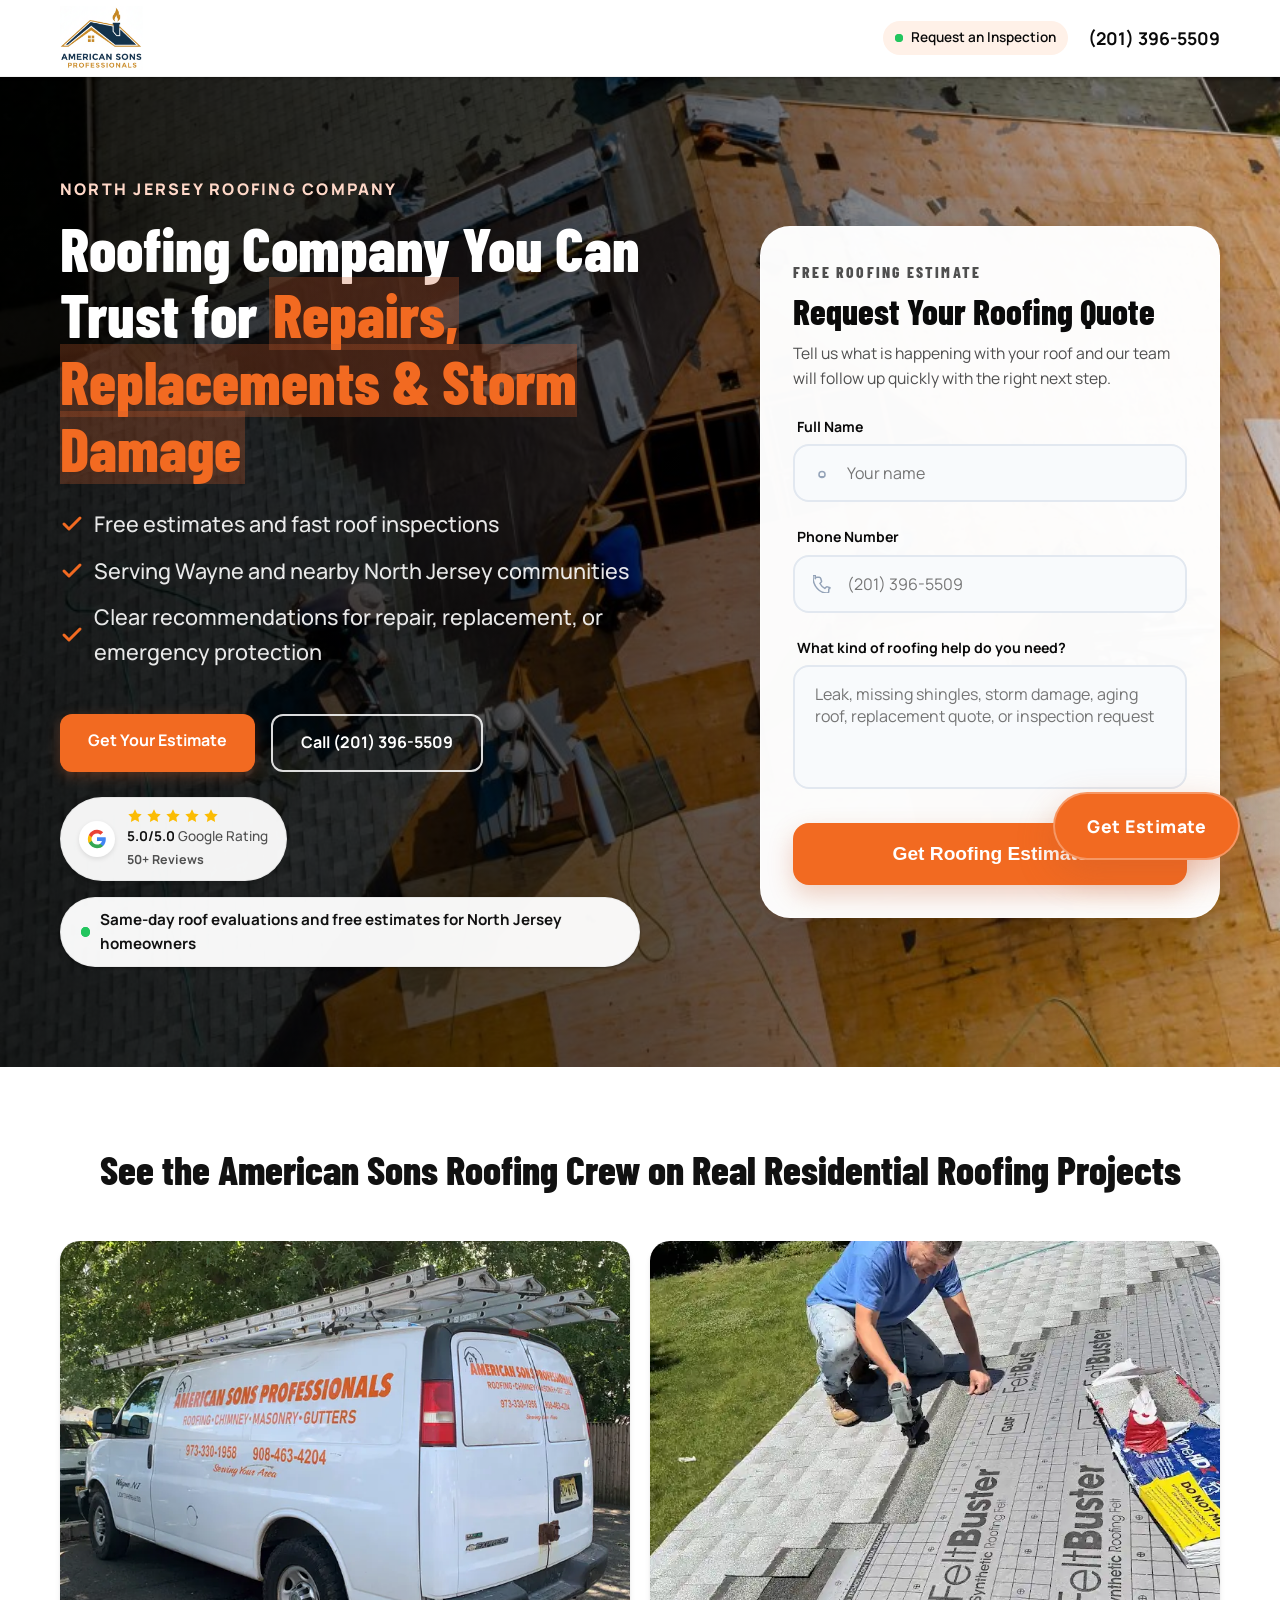
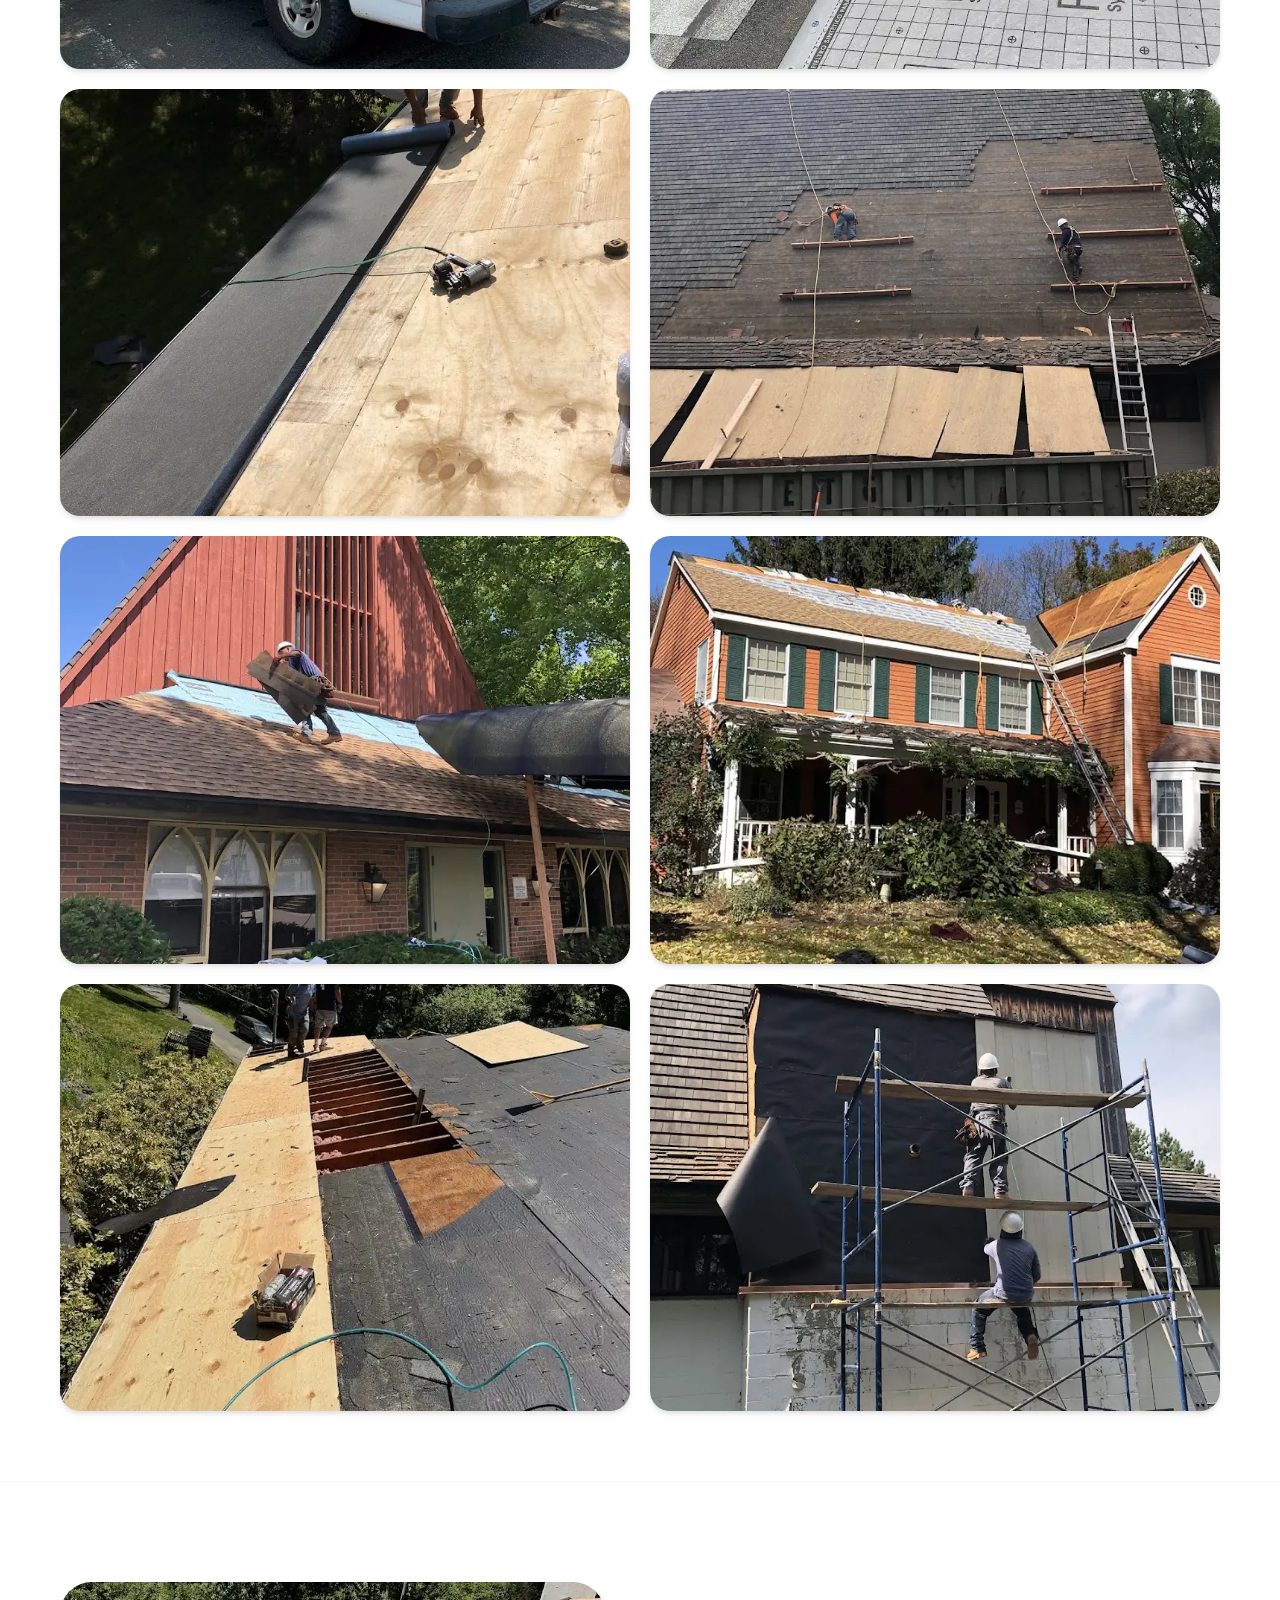
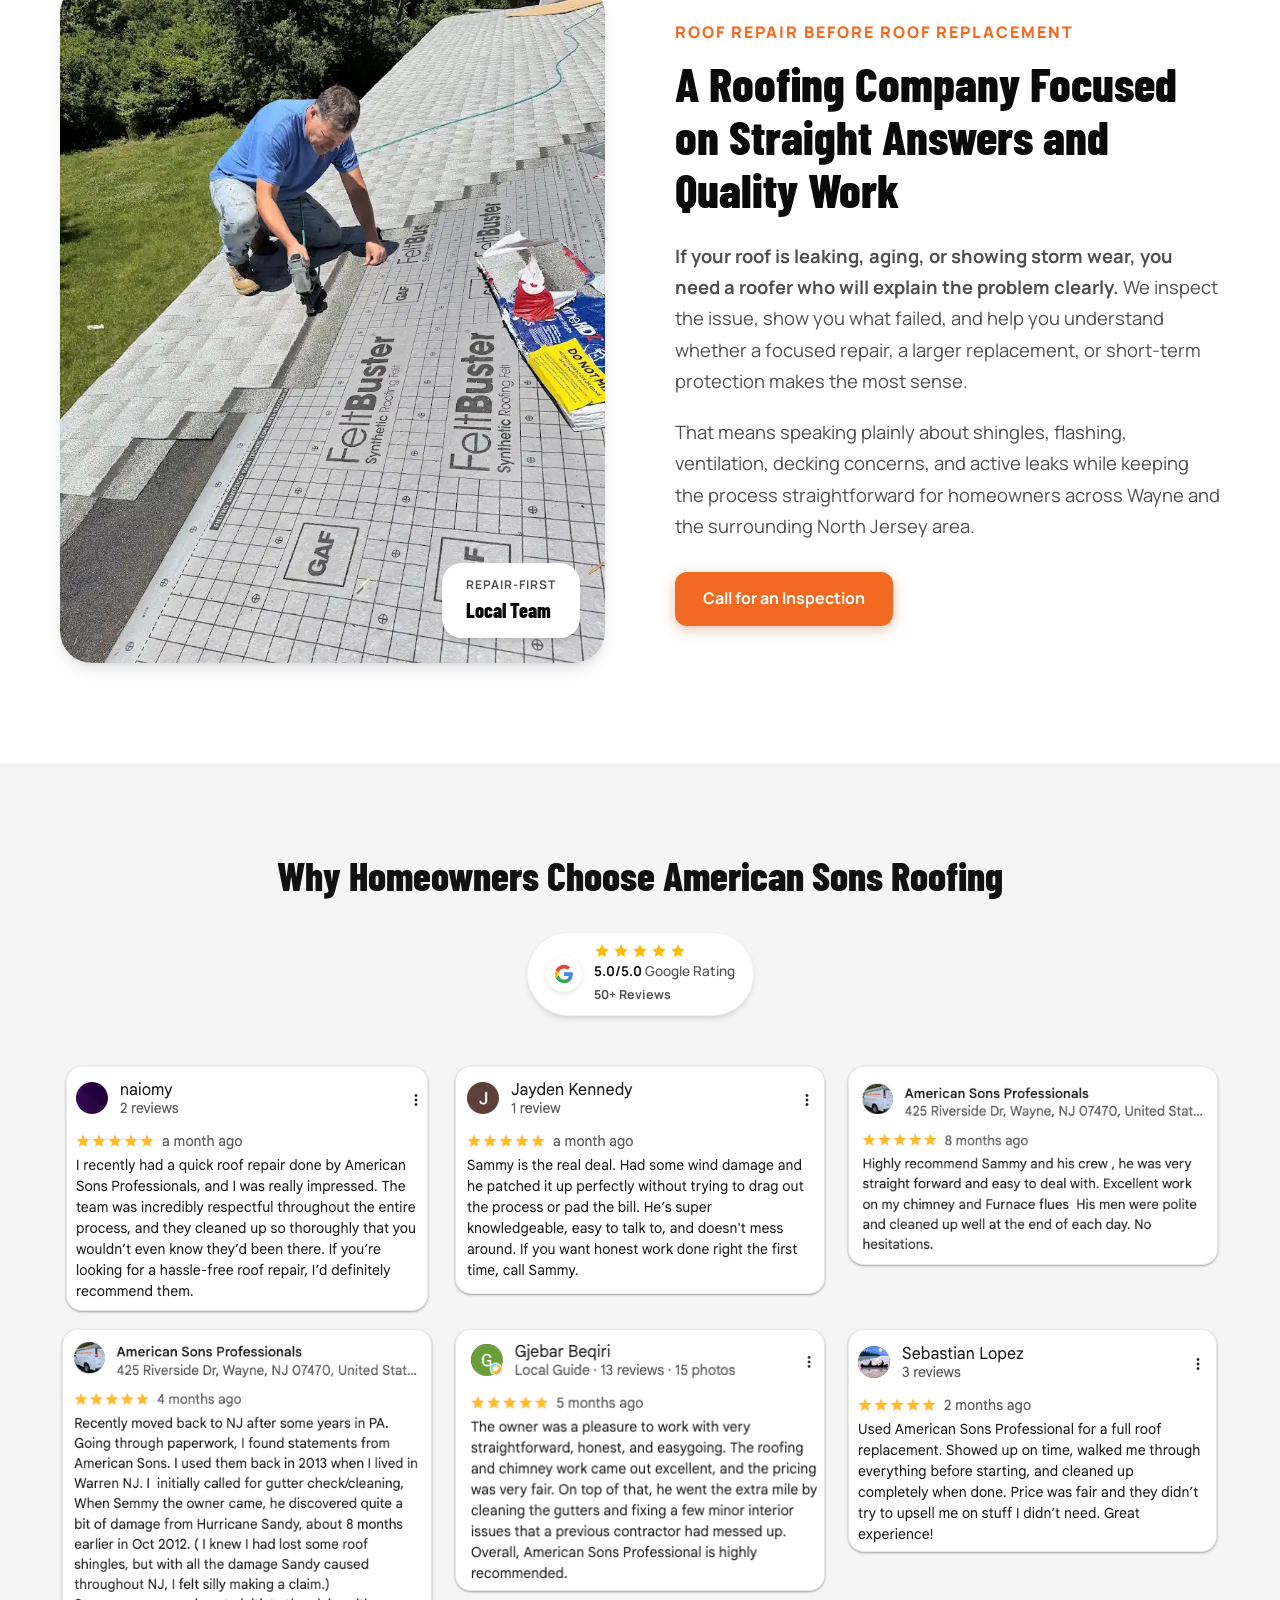
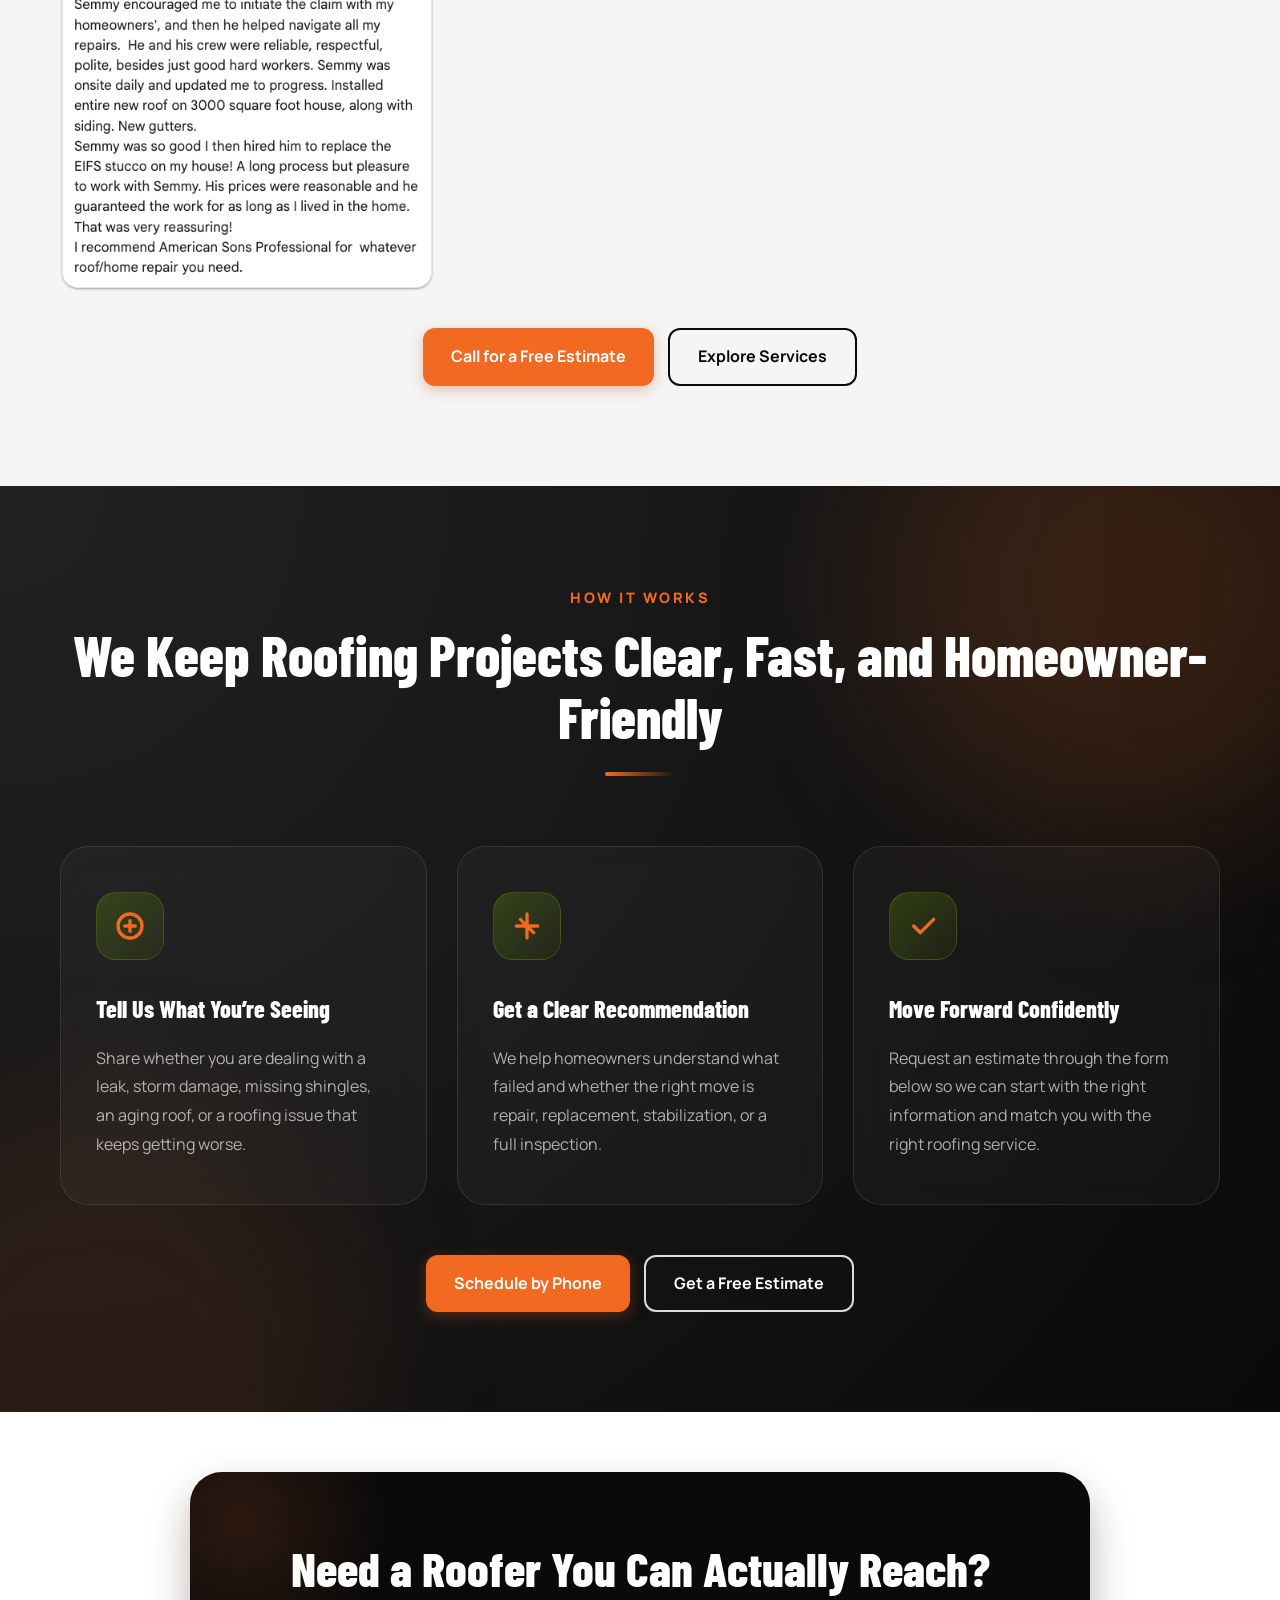
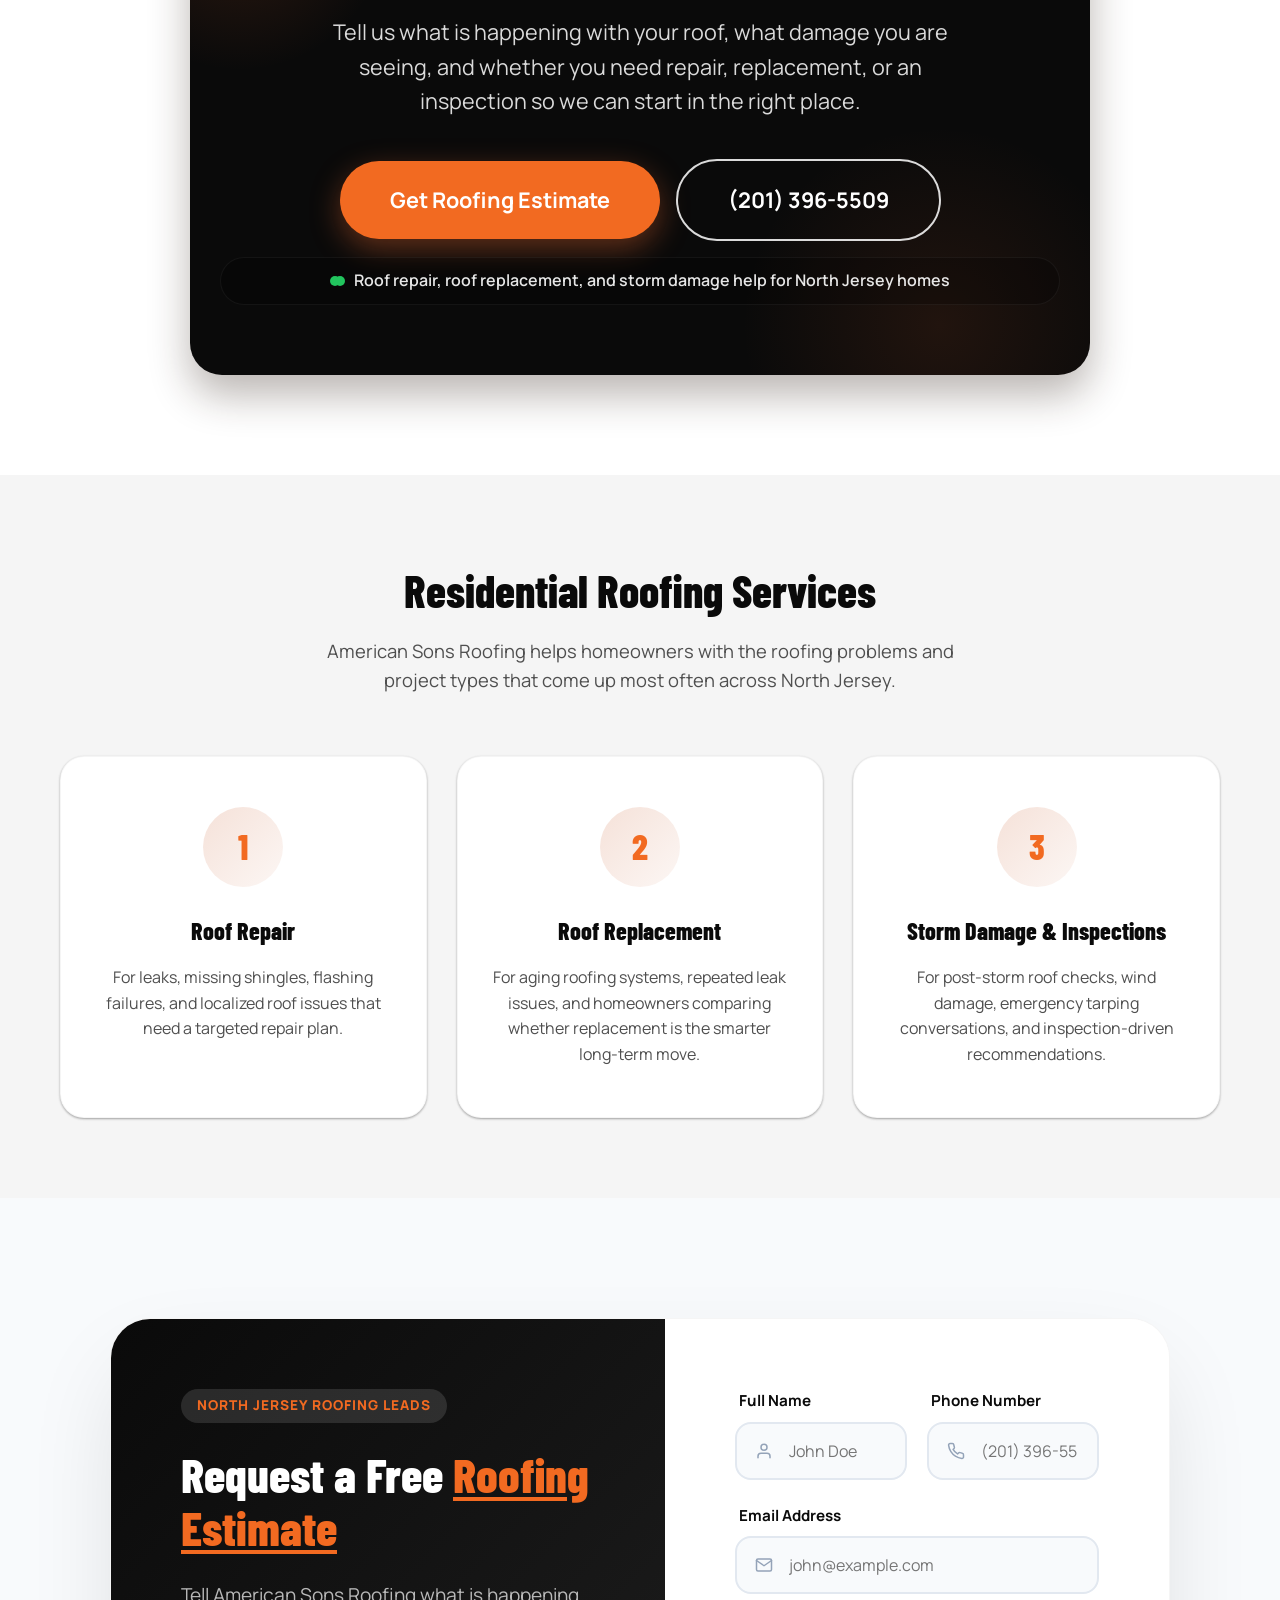
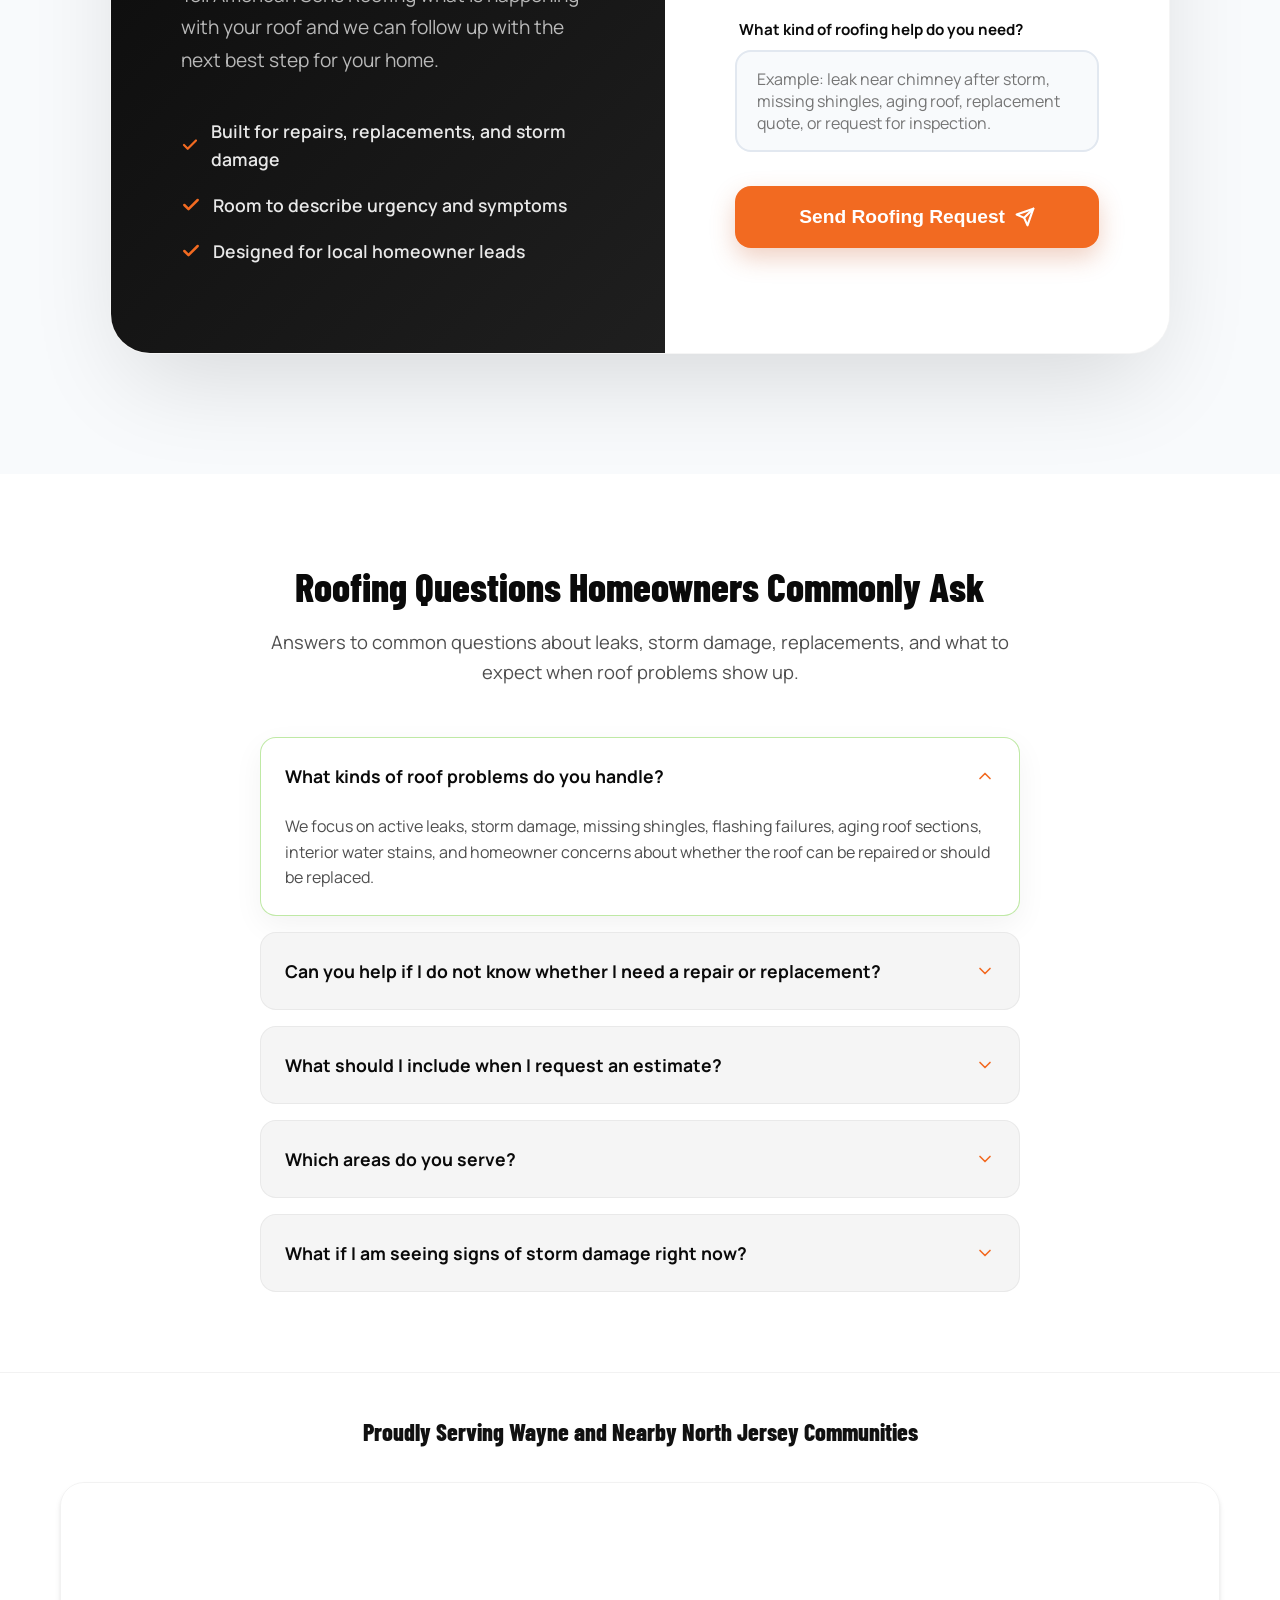
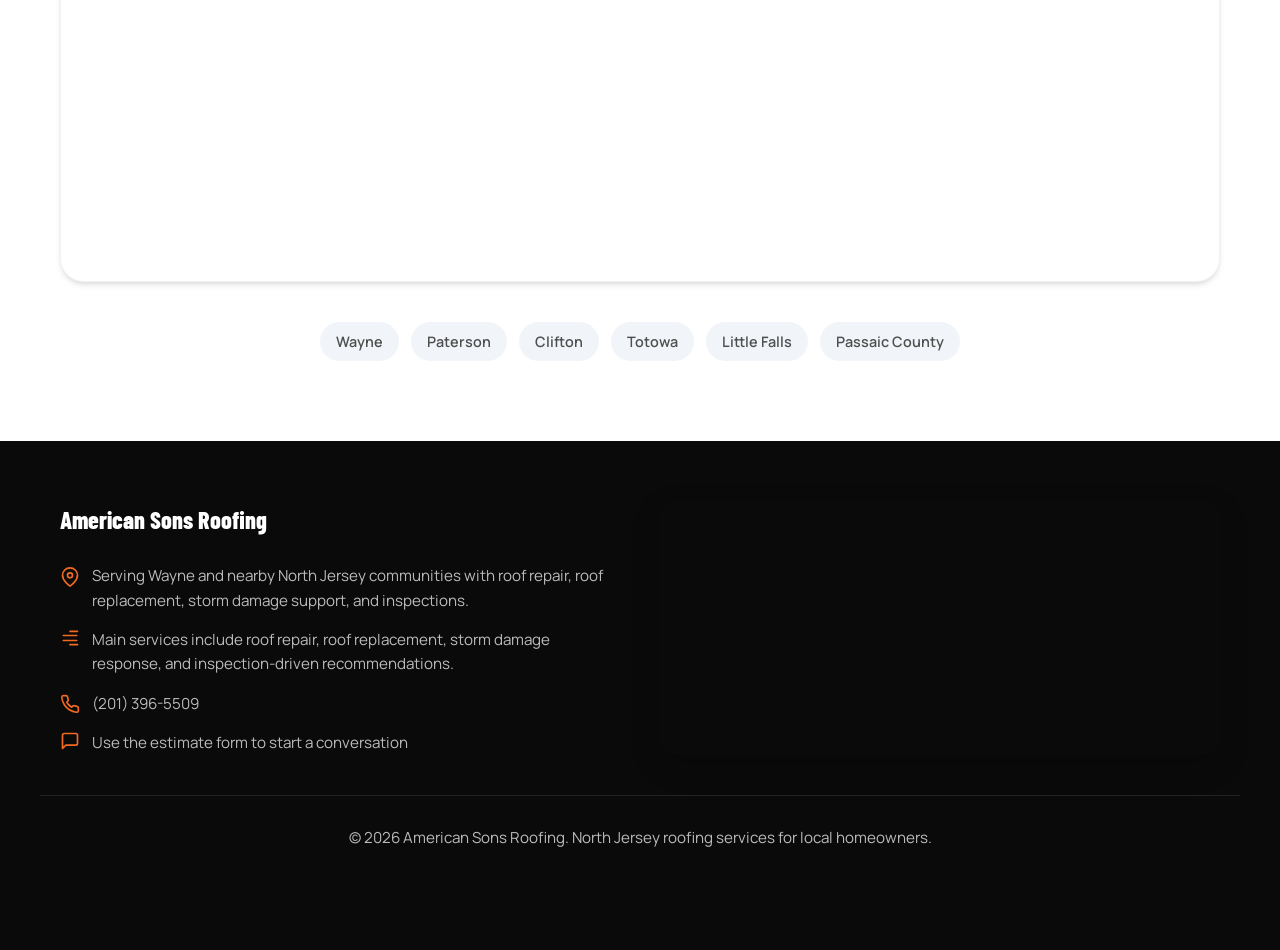
==== commit c4064fe5: "fix: repair roofing-company asset paths" ====
--- a/roofing-company/index.html
+++ b/roofing-company/index.html
@@ -34,7 +34,7 @@
     <title>Roofing Company in North Jersey | American Sons Roofing</title>
     <meta name="description"
         content="American Sons Roofing is a North Jersey roofing company offering roof repair, roof replacement, storm damage help, inspections, and honest recommendations for local homeowners.">
-    <link rel="stylesheet" href="style.css">
+    <link rel="stylesheet" href="../style.css">
     <link rel="preconnect" href="https://fonts.googleapis.com">
     <link rel="preconnect" href="https://fonts.gstatic.com" crossorigin>
     <link
@@ -89,7 +89,7 @@
     <header class="sticky-header">
         <div class="container header-content">
             <div class="logo">
-                <img src="americansons-logo.png" alt="American Sons Roofing logo" class="logo-img">
+                <img src="../americansons-logo.png" alt="American Sons Roofing logo" class="logo-img">
             </div>
             <div class="header-right">
                 <div class="status-badge">
@@ -104,7 +104,7 @@
     <main>
         <section class="hero-v2">
             <div class="hero-overlay"></div>
-            <img src="roofingnewjersey.jpg" alt="American Sons Roofing crew replacing a roof in New Jersey" class="hero-bg-img">
+            <img src="../roofingnewjersey.jpg" alt="American Sons Roofing crew replacing a roof in New Jersey" class="hero-bg-img">
             <div class="container hero-container">
                 <div class="hero-content">
                     <p class="eyebrow">North Jersey Roofing Company</p>
@@ -213,28 +213,28 @@
                 </div>
                 <div class="team-grid">
                     <div class="team-item">
-                        <img src="americansons-gallery-1.webp" alt="American Sons Roofing work van in Wayne NJ" style="position: absolute; top: 0; left: 0; width: 100%; height: 100%; object-fit: cover;">
+                        <img src="../americansons-gallery-1.webp" alt="American Sons Roofing work van in Wayne NJ" style="position: absolute; top: 0; left: 0; width: 100%; height: 100%; object-fit: cover;">
                     </div>
                     <div class="team-item">
-                        <img src="americansons-gallery-2.webp" alt="American Sons Roofing crew installing shingles" style="position: absolute; top: 0; left: 0; width: 100%; height: 100%; object-fit: cover;">
+                        <img src="../americansons-gallery-2.webp" alt="American Sons Roofing crew installing shingles" style="position: absolute; top: 0; left: 0; width: 100%; height: 100%; object-fit: cover;">
                     </div>
                     <div class="team-item">
-                        <img src="americansons-gallery-3.webp" alt="American Sons Roofing crew preparing roof underlayment" style="position: absolute; top: 0; left: 0; width: 100%; height: 100%; object-fit: cover;">
+                        <img src="../americansons-gallery-3.webp" alt="American Sons Roofing crew preparing roof underlayment" style="position: absolute; top: 0; left: 0; width: 100%; height: 100%; object-fit: cover;">
                     </div>
                     <div class="team-item">
-                        <img src="americansons-gallery-4.webp" alt="American Sons Roofing residential roof project in progress" style="position: absolute; top: 0; left: 0; width: 100%; height: 100%; object-fit: cover;">
+                        <img src="../americansons-gallery-4.webp" alt="American Sons Roofing residential roof project in progress" style="position: absolute; top: 0; left: 0; width: 100%; height: 100%; object-fit: cover;">
                     </div>
                     <div class="team-item">
-                        <img src="americansons-gallery-5.webp" alt="American Sons Roofing crew working on a steep roof" style="position: absolute; top: 0; left: 0; width: 100%; height: 100%; object-fit: cover;">
+                        <img src="../americansons-gallery-5.webp" alt="American Sons Roofing crew working on a steep roof" style="position: absolute; top: 0; left: 0; width: 100%; height: 100%; object-fit: cover;">
                     </div>
                     <div class="team-item">
-                        <img src="americansons-gallery-6.webp" alt="American Sons Roofing roof replacement project on an orange home" style="position: absolute; top: 0; left: 0; width: 100%; height: 100%; object-fit: cover;">
+                        <img src="../americansons-gallery-6.webp" alt="American Sons Roofing roof replacement project on an orange home" style="position: absolute; top: 0; left: 0; width: 100%; height: 100%; object-fit: cover;">
                     </div>
                     <div class="team-item">
-                        <img src="americansons-gallery-7.webp" alt="American Sons Roofing crew replacing roof decking" style="position: absolute; top: 0; left: 0; width: 100%; height: 100%; object-fit: cover;">
+                        <img src="../americansons-gallery-7.webp" alt="American Sons Roofing crew replacing roof decking" style="position: absolute; top: 0; left: 0; width: 100%; height: 100%; object-fit: cover;">
                     </div>
                     <div class="team-item">
-                        <img src="americansons-gallery-8.webp" alt="American Sons Roofing crew working on exterior siding and roof repairs" style="position: absolute; top: 0; left: 0; width: 100%; height: 100%; object-fit: cover;">
+                        <img src="../americansons-gallery-8.webp" alt="American Sons Roofing crew working on exterior siding and roof repairs" style="position: absolute; top: 0; left: 0; width: 100%; height: 100%; object-fit: cover;">
                     </div>
                 </div>
             </div>
@@ -243,7 +243,7 @@
         <section class="owner-intro">
             <div class="container split-50">
                 <div class="owner-image-box">
-                    <img src="americansons-gallery-2.webp" alt="American Sons Roofing crew member installing shingles" class="owner-img">
+                    <img src="../americansons-gallery-2.webp" alt="American Sons Roofing crew member installing shingles" class="owner-img">
                     <div class="owner-badge">
                         <span class="badge-title">Repair-First</span>
                         <span class="badge-name">Local Team</span>
@@ -292,22 +292,22 @@
 
                 <div class="reviews-grid-v2">
                     <a href="https://share.google/MnQl6Sqzfr0b3BNDC" target="_blank" rel="noopener noreferrer">
-                        <img src="review-americansons-1.png" alt="American Sons Roofing Google Review from Naiomy" class="review-img-v2">
+                        <img src="../review-americansons-1.png" alt="American Sons Roofing Google Review from Naiomy" class="review-img-v2">
                     </a>
                     <a href="https://share.google/MnQl6Sqzfr0b3BNDC" target="_blank" rel="noopener noreferrer">
-                        <img src="review-americansons-2.png" alt="American Sons Roofing Google Review from Jayden Kennedy" class="review-img-v2">
+                        <img src="../review-americansons-2.png" alt="American Sons Roofing Google Review from Jayden Kennedy" class="review-img-v2">
                     </a>
                     <a href="https://share.google/MnQl6Sqzfr0b3BNDC" target="_blank" rel="noopener noreferrer">
-                        <img src="review-americansons-3.png" alt="American Sons Roofing Google Review from Dardan Beqiri" class="review-img-v2">
+                        <img src="../review-americansons-3.png" alt="American Sons Roofing Google Review from Dardan Beqiri" class="review-img-v2">
                     </a>
                     <a href="https://share.google/MnQl6Sqzfr0b3BNDC" target="_blank" rel="noopener noreferrer">
-                        <img src="review-americansons-4.png" alt="American Sons Roofing Google Review from Ilir Shakiri" class="review-img-v2">
+                        <img src="../review-americansons-4.png" alt="American Sons Roofing Google Review from Ilir Shakiri" class="review-img-v2">
                     </a>
                     <a href="https://share.google/MnQl6Sqzfr0b3BNDC" target="_blank" rel="noopener noreferrer">
-                        <img src="review-americansons-5.png" alt="American Sons Roofing Google Review from Gjebar Beqiri" class="review-img-v2">
+                        <img src="../review-americansons-5.png" alt="American Sons Roofing Google Review from Gjebar Beqiri" class="review-img-v2">
                     </a>
                     <a href="https://share.google/MnQl6Sqzfr0b3BNDC" target="_blank" rel="noopener noreferrer">
-                        <img src="review-americansons-6.png" alt="American Sons Roofing Google Review from Sebastian Lopez" class="review-img-v2">
+                        <img src="../review-americansons-6.png" alt="American Sons Roofing Google Review from Sebastian Lopez" class="review-img-v2">
                     </a>
                 </div>
 
--- a/style.css
+++ b/style.css
@@ -0,0 +1,1814 @@
+/* Base Styles & Design Tokens */
+:root {
+    --primary: #0a0a0a;
+    --accent: #f26a21;
+    --accent-hover: #d95512;
+    --bg-light: #f5f5f5;
+    --white: #ffffff;
+    --text-main: #111111;
+    --text-light: #4f4f4f;
+    --success: #22c55e;
+    --shadow-sm: 0 1px 3px rgba(0, 0, 0, 0.12), 0 1px 2px rgba(0, 0, 0, 0.24);
+    --shadow-md: 0 4px 6px -1px rgba(0, 0, 0, 0.1), 0 2px 4px -1px rgba(0, 0, 0, 0.06);
+    --shadow-lg: 0 10px 15px -3px rgba(0, 0, 0, 0.1), 0 4px 6px -2px rgba(0, 0, 0, 0.05);
+    --transition: all 0.3s cubic-bezier(0.4, 0, 0.2, 1);
+}
+
+* {
+    margin: 0;
+    padding: 0;
+    box-sizing: border-box;
+}
+
+html {
+    scroll-behavior: smooth;
+}
+
+#quote-form {
+    scroll-margin-top: 150px;
+}
+
+body {
+    font-family: 'Manrope', sans-serif;
+    color: var(--text-main);
+    background-color: var(--white);
+    line-height: 1.6;
+    overflow-x: hidden;
+}
+
+h1,
+h2,
+h3 {
+    font-family: 'Barlow Condensed', sans-serif;
+    font-weight: 800;
+}
+
+html, body {
+    overflow-x: hidden;
+    scroll-behavior: smooth;
+    width: 100%;
+}
+
+/* Global Visibility Utility */
+.mobile-only {
+    display: none !important;
+}
+
+.desktop-only {
+    display: block !important;
+}
+
+@media (max-width: 768px) {
+    .mobile-only {
+        display: block !important;
+    }
+    .desktop-only {
+        display: none !important;
+    }
+}
+
+.container {
+    max-width: 1200px;
+    margin: 0 auto;
+    padding: 0 20px;
+    position: relative;
+    z-index: 10;
+}
+
+.accent {
+    color: var(--accent);
+}
+
+.highlight {
+    color: var(--accent);
+    text-decoration: underline;
+    text-underline-offset: 4px;
+}
+
+/* Sticky Header */
+.sticky-header {
+    position: sticky;
+    top: 0;
+    z-index: 1000;
+    background: rgba(255, 255, 255, 0.95);
+    backdrop-filter: blur(10px);
+    border-bottom: 1px solid rgba(0, 0, 0, 0.05);
+    padding: 6px 0;
+    box-shadow: var(--shadow-sm);
+}
+
+.header-content {
+    display: flex;
+    justify-content: space-between;
+    align-items: center;
+}
+
+.logo {
+    display: flex;
+    align-items: center;
+    gap: 0;
+}
+
+.logo-img {
+    height: 64px;
+    width: auto;
+    display: block;
+}
+
+
+.header-right {
+    display: flex;
+    align-items: center;
+    gap: 20px;
+}
+
+.status-badge {
+    display: flex;
+    align-items: center;
+    gap: 8px;
+    background: #fff1e8;
+    padding: 6px 12px;
+    border-radius: 50px;
+    font-size: 0.85rem;
+    font-weight: 600;
+    color: var(--primary);
+}
+
+.pulse-dot {
+    width: 8px;
+    height: 8px;
+    background-color: var(--success);
+    border-radius: 50%;
+    position: relative;
+}
+
+.pulse-dot::after {
+    content: '';
+    position: absolute;
+    width: 100%;
+    height: 100%;
+    background-color: var(--success);
+    border-radius: 50%;
+    animation: pulse 2s infinite;
+}
+
+@keyframes pulse {
+    0% {
+        transform: scale(1);
+        opacity: 1;
+    }
+
+    100% {
+        transform: scale(3);
+        opacity: 0;
+    }
+}
+
+.phone-link {
+    display: flex;
+    align-items: center;
+    gap: 8px;
+    color: var(--primary);
+    text-decoration: none;
+    font-weight: 700;
+    font-size: 1.1rem;
+}
+
+/* Buttons */
+.btn {
+    display: inline-flex;
+    align-items: center;
+    justify-content: center;
+    gap: 10px;
+    padding: 14px 28px;
+    border-radius: 12px;
+    font-weight: 700;
+    text-decoration: none;
+    transition: var(--transition);
+    cursor: pointer;
+    border: none;
+}
+
+.btn-primary {
+    background-color: var(--accent);
+    color: var(--white);
+    box-shadow: 0 4px 14px 0 rgba(201, 91, 43, 0.35);
+}
+
+.btn-primary:hover {
+    background-color: var(--accent-hover);
+    transform: translateY(-2px);
+    box-shadow: 0 6px 20px rgba(201, 91, 43, 0.45);
+}
+
+.btn-secondary {
+    background-color: transparent;
+    color: var(--white);
+    border: 2px solid rgba(255, 255, 255, 0.85);
+    box-shadow: none;
+}
+
+.btn-secondary:hover {
+    background-color: rgba(255, 255, 255, 0.1);
+    transform: translateY(-2px);
+    border-color: var(--white);
+}
+
+/* Icons */
+.phone-icon {
+    width: 20px;
+    height: 20px;
+}
+
+@keyframes ring {
+    0% {
+        transform: rotate(0deg);
+    }
+
+    10% {
+        transform: rotate(15deg);
+    }
+
+    20% {
+        transform: rotate(-15deg);
+    }
+
+    30% {
+        transform: rotate(15deg);
+    }
+
+    40% {
+        transform: rotate(-15deg);
+    }
+
+    50% {
+        transform: rotate(0deg);
+    }
+
+    100% {
+        transform: rotate(0deg);
+    }
+}
+
+.ring-animation {
+    animation: ring 2s infinite;
+}
+
+/* Hero Section V2 */
+.hero-v2 {
+    position: relative;
+    min-height: 700px;
+    display: flex;
+    align-items: center;
+    justify-content: center;
+    overflow: hidden;
+    padding: 100px 0;
+}
+
+.hero-bg-img {
+    position: absolute;
+    top: 0;
+    left: 0;
+    width: 100%;
+    height: 100%;
+    object-fit: cover;
+    z-index: -2;
+}
+
+.hero-overlay {
+    position: absolute;
+    top: 0;
+    left: 0;
+    width: 100%;
+    height: 100%;
+    background: linear-gradient(to right, rgba(0, 0, 0, 0.82) 0%, rgba(0, 0, 0, 0.62) 52%, rgba(0, 0, 0, 0.15) 100%);
+    z-index: -1;
+}
+
+.hero-container {
+    position: relative;
+    z-index: 10;
+    width: 100%;
+    display: flex;
+    justify-content: space-between;
+    align-items: center;
+    gap: 40px;
+}
+
+.hero-content {
+    width: 50%;
+    max-width: 650px;
+    text-align: left;
+    margin: 0;
+}
+
+.hero-content h1 {
+    font-size: 3.8rem;
+    line-height: 1.1;
+    margin-bottom: 25px;
+    color: var(--white);
+}
+
+.hero-form-card {
+    width: min(460px, 40%);
+    flex-shrink: 0;
+}
+
+.hero-form-shell {
+    background: rgba(255, 255, 255, 0.98);
+    border-radius: 30px;
+    padding: 32px;
+    box-shadow: 0 32px 80px rgba(0, 0, 0, 0.24);
+    border: 1px solid rgba(255, 255, 255, 0.28);
+}
+
+.hero-form-top {
+    margin-bottom: 24px;
+}
+
+.hero-form-eyebrow {
+    font-family: 'Barlow Condensed', sans-serif;
+    font-size: 0.92rem;
+    font-weight: 800;
+    letter-spacing: 0.14em;
+    text-transform: uppercase;
+    color: var(--accent);
+    margin-bottom: 10px;
+}
+
+.hero-form-top h2 {
+    font-size: 2.2rem;
+    line-height: 1;
+    color: var(--primary);
+    margin-bottom: 12px;
+}
+
+.hero-form-top p {
+    font-size: 0.98rem;
+    color: var(--text-light);
+    line-height: 1.6;
+}
+
+.hero-form {
+    gap: 18px;
+}
+
+.hero-form .input-field {
+    gap: 6px;
+}
+
+.hero-form .input-field label {
+    font-size: 0.88rem;
+}
+
+.hero-form input,
+.hero-form textarea {
+    background: #fff;
+    font-size: 0.98rem;
+}
+
+.hero-form textarea {
+    min-height: 120px;
+}
+
+.hero-submit-btn {
+    margin-top: 2px;
+    padding: 18px;
+    font-size: 1.08rem;
+    border-radius: 18px;
+}
+
+.hero-v2 .highlight {
+    background: linear-gradient(120deg, rgba(201, 91, 43, 0.28) 0%, rgba(201, 91, 43, 0.28) 100%);
+    padding: 0 4px;
+    text-decoration: none;
+}
+
+.eyebrow {
+    color: #ffd8c8;
+    font-size: 1rem;
+    font-weight: 800;
+    letter-spacing: 0.14em;
+    text-transform: uppercase;
+    margin-bottom: 12px;
+}
+
+@keyframes subtle-vibrate {
+    0%, 100% { transform: translateX(0); }
+    10% { transform: translateX(-1px) rotate(-1deg); }
+    20% { transform: translateX(1px) rotate(1deg); }
+    30% { transform: translateX(-2px) rotate(0deg); }
+    40% { transform: translateX(2px) rotate(1deg); }
+    50% { transform: translateX(-1px) rotate(-1deg); }
+    60% { transform: translateX(1px) rotate(0deg); }
+    70%, 100% { transform: translateX(0); }
+}
+
+.vibrate-text {
+    display: inline-block;
+    animation: subtle-vibrate 2s infinite ease-in-out;
+}
+
+@keyframes driveInLeft {
+    0% {
+        transform: translateX(-120%) scale(0.9);
+        opacity: 0;
+    }
+    60% {
+        transform: translateX(5%) scale(1.02);
+        opacity: 1;
+    }
+    80% {
+        transform: translateX(-2%) scale(0.99);
+    }
+    100% {
+        transform: translateX(0) scale(1);
+        opacity: 1;
+    }
+}
+
+.drive-in {
+    animation: driveInLeft 3s cubic-bezier(0.175, 0.885, 0.32, 1.275) forwards;
+}
+
+.hero-subtext {
+    font-size: 1.35rem;
+    color: rgba(255, 255, 255, 0.9);
+    margin-bottom: 45px;
+    font-weight: 500;
+}
+
+.trust-pill {
+    display: inline-flex;
+    flex-direction: column;
+    align-items: flex-start;
+    gap: 6px;
+    max-width: 520px;
+    background: rgba(255, 255, 255, 0.94);
+    color: var(--text-main);
+    padding: 16px 20px;
+    border-radius: 24px;
+    border: 1px solid rgba(0, 0, 0, 0.06);
+    box-shadow: var(--shadow-md);
+}
+
+.trust-pill-title {
+    font-family: 'Barlow Condensed', sans-serif;
+    font-size: 1.1rem;
+    font-weight: 800;
+    color: var(--primary);
+    letter-spacing: 0.05em;
+    text-transform: uppercase;
+}
+
+.trust-pill-copy {
+    font-size: 0.98rem;
+    color: var(--text-light);
+}
+
+.btn-hero {
+    font-size: 1.25rem;
+    padding: 18px 40px;
+}
+
+/* Trust Strip */
+.trust-strip {
+    background: var(--primary);
+    padding: 40px 0;
+    color: var(--white);
+}
+
+.grid-4 {
+    display: grid;
+    grid-template-columns: repeat(4, 1fr);
+    gap: 20px;
+}
+
+.trust-item {
+    text-align: center;
+}
+
+.trust-icon {
+    font-size: 2rem;
+    margin-bottom: 10px;
+}
+
+.trust-text {
+    font-weight: 600;
+    font-size: 0.9rem;
+}
+
+/* Reviews */
+.reviews {
+    padding: 80px 0;
+    background: var(--bg-light);
+}
+
+.section-header {
+    text-align: center;
+    margin-bottom: 50px;
+}
+
+.section-header h2 {
+    font-size: 2.5rem;
+    margin-bottom: 10px;
+}
+
+.rating-summary {
+    display: flex;
+    align-items: center;
+    justify-content: center;
+    gap: 10px;
+}
+
+.stars {
+    color: var(--accent);
+    font-size: 1.5rem;
+}
+
+.stars.small {
+    font-size: 1.1rem;
+}
+
+.score {
+    font-weight: 700;
+    color: var(--text-light);
+}
+
+.review-grid {
+    display: grid;
+    grid-template-columns: repeat(3, 1fr);
+    gap: 30px;
+}
+
+.review-card {
+    background: var(--white);
+    padding: 30px;
+    border-radius: 20px;
+    box-shadow: var(--shadow-md);
+    transition: var(--transition);
+    border: 1px solid rgba(0, 0, 0, 0.03);
+    position: relative;
+}
+
+.review-card::before {
+    content: "G";
+    position: absolute;
+    top: 20px;
+    right: 20px;
+    width: 24px;
+    height: 24px;
+    background: #4285F4;
+    color: white;
+    border-radius: 50%;
+    display: flex;
+    align-items: center;
+    justify-content: center;
+    font-weight: 900;
+    font-size: 14px;
+}
+
+.review-card:hover {
+    transform: translateY(-5px);
+    box-shadow: var(--shadow-lg);
+}
+
+.review-quote {
+    font-style: italic;
+    margin: 20px 0;
+    color: var(--text-light);
+}
+
+.reviewer {
+    font-weight: 700;
+    font-size: 0.9rem;
+}
+
+.reviews-main-img {
+    max-width: 50%;
+    width: 100%;
+    height: auto;
+    border-radius: 12px;
+    box-shadow: var(--shadow-md);
+}
+
+/* Services */
+.services {
+    padding: 80px 0;
+}
+
+.services-grid {
+    display: grid;
+    grid-template-columns: repeat(4, 1fr);
+    gap: 20px;
+}
+
+.service-card {
+    background: var(--white);
+    padding: 40px 20px;
+    border-radius: 24px;
+    text-align: center;
+    box-shadow: var(--shadow-sm);
+    border: 1px solid rgba(0, 0, 0, 0.05);
+    transition: var(--transition);
+}
+
+.service-card:hover {
+    transform: translateY(-5px);
+    box-shadow: var(--shadow-md);
+    border-color: var(--accent);
+}
+
+.service-icon {
+    font-size: 3rem;
+    margin-bottom: 20px;
+}
+
+.service-card h3 {
+    font-size: 1.25rem;
+}
+
+/* Stats Section */
+.stats {
+    background: var(--bg-light);
+    padding: 60px 0;
+    text-align: center;
+}
+
+.grid-3 {
+    display: grid;
+    grid-template-columns: repeat(3, 1fr);
+    gap: 40px;
+}
+
+.stat-value {
+    font-family: 'Barlow Condensed', sans-serif;
+    font-size: 3rem;
+    font-weight: 800;
+    color: var(--accent);
+    line-height: 1;
+}
+
+.stat-label {
+    font-weight: 600;
+    color: var(--text-light);
+    margin-top: 10px;
+}
+
+/* Final CTA */
+.final-cta {
+    padding: 100px 0;
+    text-align: center;
+}
+
+.final-cta h2 {
+    font-size: 3rem;
+    margin-bottom: 20px;
+}
+
+.final-cta p {
+    font-size: 1.25rem;
+    color: var(--text-light);
+    margin-bottom: 40px;
+}
+
+/* FAQ Section */
+.faq-accordion {
+    display: flex;
+    flex-direction: column;
+    gap: 16px;
+    text-align: left;
+}
+
+.faq-item {
+    background: var(--bg-light);
+    border-radius: 16px;
+    border: 1px solid rgba(0,0,0,0.05);
+    overflow: hidden;
+    transition: var(--transition);
+}
+
+.faq-item[open] {
+    background: #fff;
+    border-color: rgba(95, 200, 32, 0.4);
+    box-shadow: 0 10px 30px rgba(0,0,0,0.05);
+}
+
+.faq-question {
+    padding: 24px;
+    font-size: 1.1rem;
+    font-weight: 700;
+    color: var(--primary);
+    cursor: pointer;
+    display: flex;
+    justify-content: space-between;
+    align-items: center;
+    list-style: none;
+    position: relative;
+    user-select: none;
+}
+
+.faq-question::-webkit-details-marker {
+    display: none;
+}
+
+.faq-question:hover {
+    color: var(--accent);
+}
+
+.faq-icon {
+    width: 20px;
+    height: 20px;
+    color: var(--accent);
+    transition: transform 0.3s ease;
+    flex-shrink: 0;
+    margin-left: 15px;
+}
+
+.faq-item[open] .faq-icon {
+    transform: rotate(180deg);
+}
+
+.faq-answer {
+    padding: 0 24px 24px;
+    color: var(--text-light);
+    line-height: 1.6;
+}
+
+/* Service Area Tags */
+.service-areas {
+    padding: 40px 0 80px;
+    border-top: 1px solid rgba(0, 0, 0, 0.05);
+    text-align: center;
+}
+
+.service-areas h3 {
+    margin-bottom: 30px;
+    font-size: 1.5rem;
+}
+
+.tags {
+    display: flex;
+    flex-wrap: wrap;
+    justify-content: center;
+    gap: 12px;
+}
+
+.tag {
+    background: #f1f5f9;
+    padding: 8px 16px;
+    border-radius: 50px;
+    font-size: 0.9rem;
+    font-weight: 600;
+    color: var(--text-light);
+}
+
+/* Team Gallery / Photo Grid */
+.team-gallery {
+    padding: 80px 0;
+    background: var(--bg-light);
+}
+
+.team-grid {
+    display: grid;
+    grid-template-columns: repeat(2, 1fr);
+    gap: 20px;
+}
+
+.team-item {
+    position: relative;
+    border-radius: 20px;
+    overflow: hidden;
+    aspect-ratio: 4/3;
+    box-shadow: var(--shadow-md);
+    transition: var(--transition);
+}
+
+.team-img {
+    width: 100%;
+    height: 100%;
+    object-fit: cover;
+    display: block;
+    transition: var(--transition);
+}
+
+.team-overlay {
+    position: absolute;
+    bottom: 0;
+    left: 0;
+    right: 0;
+    background: linear-gradient(to top, rgba(0, 43, 92, 0.9), transparent);
+    padding: 20px;
+    color: var(--white);
+    font-weight: 700;
+    font-size: 1rem;
+    opacity: 0;
+    transform: translateY(10px);
+    transition: var(--transition);
+    display: flex;
+    align-items: flex-end;
+}
+
+.team-item:hover .team-overlay {
+    opacity: 1;
+    transform: translateY(0);
+}
+
+.team-item:hover .team-img {
+    transform: scale(1.05);
+}
+
+/* Photo Placeholders */
+.photo-placeholder {
+    background: #e8eef5;
+    border: 2px dashed #c5d4e8;
+}
+
+.placeholder-inner {
+    position: absolute;
+    inset: 0;
+    display: flex;
+    flex-direction: column;
+    align-items: center;
+    justify-content: center;
+    gap: 12px;
+    color: #90a8c3;
+}
+
+.placeholder-inner svg {
+    opacity: 0.5;
+}
+
+.placeholder-inner span {
+    font-size: 0.9rem;
+    font-weight: 600;
+    opacity: 0.7;
+}
+
+.map-container {
+    width: 100%;
+    height: 400px;
+    border-radius: 24px;
+    overflow: hidden;
+    margin-bottom: 40px;
+    box-shadow: var(--shadow-md);
+    border: 1px solid rgba(0, 0, 0, 0.05);
+}
+
+.map-container iframe {
+    width: 100%;
+    height: 100%;
+    border: none;
+}
+
+/* Footer */
+footer {
+    padding: 40px 0 100px;
+    text-align: center;
+    background: var(--primary);
+    color: rgba(255, 255, 255, 0.6);
+    font-size: 0.9rem;
+}
+
+/* Mobile Sticky Bar */
+.mobile-cta-bar {
+    position: fixed;
+    bottom: 0;
+    left: 0;
+    right: 0;
+    padding: 16px;
+    z-index: 2000;
+    display: none;
+    pointer-events: none;
+    transform: translateY(150px);
+    opacity: 0;
+    transition: transform 0.4s ease-out, opacity 0.4s ease-out;
+    background: rgba(0,0,0,0.94);
+    backdrop-filter: blur(8px);
+    border-top: 1px solid rgba(255,255,255,0.1);
+}
+
+.mobile-cta-bar > div {
+    pointer-events: auto;
+    display: flex;
+    gap: 10px;
+    justify-content: center;
+    align-items: center;
+}
+
+.mobile-cta-bar.is-visible {
+    transform: translateY(0);
+    opacity: 1;
+}
+
+.mobile-cta-bar .btn {
+    pointer-events: auto;
+    box-shadow: 0 10px 25px rgba(0, 0, 0, 0.3);
+}
+
+.btn-full {
+    flex: 0 0 auto;
+}
+
+/* Desktop Floating CTA */
+@keyframes attention-wiggle {
+    0%, 80% { transform: scale(1) rotate(0); }
+    84% { transform: scale(1.05) rotate(-3deg); }
+    88% { transform: scale(1.05) rotate(3deg); }
+    92% { transform: scale(1.05) rotate(-3deg); }
+    96% { transform: scale(1.05) rotate(3deg); }
+    100% { transform: scale(1) rotate(0); }
+}
+
+.desktop-cta-widget {
+    position: fixed;
+    bottom: 30px;
+    right: 30px;
+    z-index: 2000;
+    box-shadow: 0 10px 30px rgba(0,0,0,0.15);
+    border-radius: 50px;
+    display: block;
+    animation: attention-wiggle 2.5s infinite ease-in-out;
+}
+
+/* Responsive Styles */
+@media (max-width: 991px) {
+
+    .grid-4,
+    .services-grid,
+    .team-grid {
+        grid-template-columns: repeat(2, 1fr);
+    }
+}
+
+@media (max-width: 768px) {
+    .desktop-only {
+        display: none !important;
+    }
+    
+    .mobile-only {
+        display: block !important;
+    }
+
+    .focus-bottom-mobile {
+        object-position: center bottom !important;
+    }
+
+    @keyframes zoomInCenter {
+        0% { transform: scale(0.5); opacity: 0; }
+        100% { transform: scale(1); opacity: 1; }
+    }
+
+    .drive-in {
+        animation: zoomInCenter 1.5s cubic-bezier(0.175, 0.885, 0.32, 1.275) forwards !important;
+    }
+
+    .hero-container {
+        flex-direction: column;
+    }
+
+    .hero-v2 {
+        min-height: auto;
+        padding: 36px 0 80px;
+    }
+
+    .hero-bg-img {
+        opacity: 0.3;
+    }
+
+    .hero-overlay {
+        background: rgba(0, 0, 0, 0.68);
+    }
+
+    .hero-content {
+        width: 100%;
+        text-align: center;
+        max-width: 100%;
+    }
+
+    .hero-form-card {
+        display: none !important;
+    }
+
+    .hero-content h1 {
+        font-size: 2.5rem;
+    }
+
+    .section-header h2 {
+        font-size: 2rem;
+    }
+
+    .review-grid {
+        grid-template-columns: 1fr;
+    }
+
+    .reviews-main-img {
+        max-width: 100%;
+    }
+
+    .grid-3 {
+        gap: 20px;
+    }
+
+    .mobile-cta-bar {
+        display: block;
+    }
+
+    .mobile-cta-bar > div {
+        flex-wrap: nowrap;
+    }
+
+    .mobile-cta-bar .btn {
+        white-space: nowrap;
+    }
+
+    #mobile-call-btn {
+        flex: 1 1 auto;
+        min-width: 0;
+        font-size: 0.95rem;
+        padding-left: 14px;
+        padding-right: 14px;
+    }
+
+    #mobile-text-btn {
+        flex: 0 0 auto;
+        padding-left: 14px;
+        padding-right: 14px;
+    }
+
+    .header-right .status-badge {
+        display: none;
+    }
+
+    .sticky-header {
+        padding: 8px 0;
+    }
+
+    .logo-img {
+        height: 52px;
+    }
+
+    .header-right {
+        gap: 10px;
+    }
+
+    .phone-link {
+        background: var(--accent);
+        color: var(--white);
+        padding: 10px 14px;
+        border-radius: 999px;
+        font-size: 0.95rem;
+        line-height: 1;
+        box-shadow: 0 8px 20px rgba(201, 91, 43, 0.22);
+    }
+
+    .eyebrow {
+        text-align: center;
+    }
+
+    .hero-subtext,
+    .trust-pill {
+        text-align: left;
+    }
+
+    footer {
+        padding-bottom: 120px;
+    }
+}
+
+@media (max-width: 480px) {
+    .grid-4 {
+        grid-template-columns: 1fr;
+    }
+
+    .services-grid,
+    .team-grid {
+        grid-template-columns: 1fr;
+    }
+}
+
+/* --- Feature Section V3 Styles --- */
+.why-pick-v3 {
+    padding: 100px 0;
+    background: radial-gradient(circle at top left, #222222 0%, #0a0a0a 100%);
+    position: relative;
+    overflow: hidden;
+}
+
+.blob-1, .blob-2 {
+    position: absolute;
+    width: 500px;
+    height: 500px;
+    border-radius: 50%;
+    filter: blur(80px);
+    z-index: 1;
+    pointer-events: none;
+}
+
+.blob-1 {
+    top: -150px;
+    right: -100px;
+    background: rgba(242, 106, 33, 0.16);
+}
+
+.blob-2 {
+    bottom: -200px;
+    left: -150px;
+    background: rgba(242, 106, 33, 0.1);
+}
+
+.section-header-v3 {
+    text-align: center;
+    margin-bottom: 70px;
+    position: relative;
+    z-index: 10;
+}
+
+.subtitle-v3 {
+    color: var(--accent);
+    font-weight: 800;
+    font-size: 0.9rem;
+    text-transform: uppercase;
+    letter-spacing: 2.5px;
+    margin-bottom: 15px;
+}
+
+.title-v3 {
+    color: var(--white);
+    font-size: clamp(2.2rem, 5vw, 3.5rem);
+    line-height: 1.1;
+    margin: 0;
+}
+
+.highlight-v3 {
+    color: var(--accent);
+    position: relative;
+}
+
+.divider-v3 {
+    width: 70px;
+    height: 4px;
+    background: linear-gradient(to right, var(--accent), transparent);
+    border-radius: 2px;
+    margin: 25px auto 0;
+}
+
+.feature-grid-v3 {
+    display: grid;
+    grid-template-columns: repeat(auto-fit, minmax(280px, 1fr));
+    justify-content: center;
+    gap: 30px;
+    position: relative;
+    z-index: 10;
+}
+
+.feature-card-v3 {
+    background: rgba(255, 255, 255, 0.03);
+    backdrop-filter: blur(12px);
+    -webkit-backdrop-filter: blur(12px);
+    border: 1px solid rgba(255, 255, 255, 0.1);
+    border-radius: 28px;
+    padding: 45px 35px;
+    transition: all 0.4s cubic-bezier(0.4, 0, 0.2, 1);
+    position: relative;
+    overflow: hidden;
+}
+
+.feature-card-v3:hover {
+    background: rgba(255, 255, 255, 0.07);
+    border-color: rgba(143, 208, 0, 0.4);
+    transform: translateY(-8px) scale(1.02);
+    box-shadow: 0 20px 40px rgba(0, 0, 0, 0.3);
+}
+
+.icon-box-v3 {
+    width: 68px;
+    height: 68px;
+    background: linear-gradient(135deg, rgba(143, 208, 0, 0.2), rgba(143, 208, 0, 0.05));
+    border-radius: 20px;
+    display: flex;
+    align-items: center;
+    justify-content: center;
+    margin-bottom: 30px;
+    border: 1px solid rgba(143, 208, 0, 0.2);
+    transition: transform 0.4s ease;
+}
+
+.feature-card-v3:hover .icon-box-v3 {
+    transform: rotate(10deg) scale(1.1);
+    background: linear-gradient(135deg, rgba(143, 208, 0, 0.4), rgba(143, 208, 0, 0.1));
+}
+
+.card-title-v3 {
+    color: var(--white);
+    font-size: 1.5rem;
+    margin-bottom: 15px;
+    font-family: 'Barlow Condensed', sans-serif;
+}
+
+.card-text-v3 {
+    color: rgba(255, 255, 255, 0.65);
+    line-height: 1.8;
+    font-size: 1rem;
+    margin: 0;
+}
+
+.card-glow-v3 {
+    position: absolute;
+    top: 50%;
+    left: 50%;
+    width: 150%;
+    height: 150%;
+    background: radial-gradient(circle, rgba(143, 208, 0, 0.1) 0%, transparent 70%);
+    transform: translate(-50%, -50%);
+    opacity: 0;
+    transition: opacity 0.4s ease;
+    pointer-events: none;
+}
+
+.feature-card-v3:hover .card-glow-v3 {
+    opacity: 1;
+}
+
+/* Animations */
+.reveal {
+    opacity: 0;
+    transform: translateY(30px);
+    transition: all 0.8s cubic-bezier(0.4, 0, 0.2, 1);
+}
+
+.reveal.in-view {
+    opacity: 1;
+    transform: translateY(0);
+}
+
+@media (max-width: 768px) {
+    .why-pick-v3 {
+        padding: 70px 0;
+    }
+    
+    .section-header-v3 {
+        margin-bottom: 40px;
+    }
+    
+    .feature-card-v3 {
+        padding: 35px 25px;
+    }
+
+    .split-50 {
+        flex-direction: column;
+        gap: 40px;
+    }
+
+    .owner-title {
+        font-size: 2.2rem;
+    }
+
+    .owner-image-box {
+        max-width: 500px;
+        margin: 0 auto;
+    }
+}
+
+/* Meet the Owner Section */
+.owner-intro {
+    padding: 100px 0;
+    background-color: var(--white);
+    border-top: 1px solid rgba(0,0,0,0.03);
+}
+
+.split-50 {
+    display: flex;
+    align-items: center;
+    gap: 70px;
+}
+
+.owner-image-box {
+    flex: 1;
+    position: relative;
+    border-radius: 32px;
+    overflow: hidden;
+    box-shadow: var(--shadow-lg);
+}
+
+.owner-img {
+    width: 100%;
+    height: auto;
+    display: block;
+    aspect-ratio: 4/5;
+    object-fit: cover;
+}
+
+.owner-badge {
+    position: absolute;
+    bottom: 25px;
+    right: 25px;
+    background: var(--white);
+    padding: 12px 24px;
+    border-radius: 20px;
+    box-shadow: var(--shadow-md);
+    display: flex;
+    flex-direction: column;
+    z-index: 5;
+}
+
+.badge-title {
+    font-size: 0.75rem;
+    font-weight: 700;
+    color: var(--text-light);
+    text-transform: uppercase;
+    letter-spacing: 1px;
+}
+
+.badge-name {
+    font-size: 1.25rem;
+    font-weight: 800;
+    color: var(--primary);
+    font-family: 'Barlow Condensed', sans-serif;
+}
+
+.owner-text-box {
+    flex: 1;
+}
+
+.owner-subtitle {
+    color: var(--accent);
+    font-weight: 800;
+    font-size: 1rem;
+    text-transform: uppercase;
+    letter-spacing: 2px;
+    margin-bottom: 12px;
+}
+
+.owner-title {
+    font-size: 3rem;
+    line-height: 1.1;
+    margin-bottom: 25px;
+    color: var(--primary);
+}
+
+.owner-blurb p {
+    font-size: 1.15rem;
+    color: var(--text-light);
+    line-height: 1.7;
+    margin-bottom: 20px;
+}
+
+.owner-cta {
+    margin-top: 30px;
+}
+
+/* --- Premium Floating Desktop CTA V2 --- */
+.desktop-cta-container {
+    position: fixed;
+    bottom: 40px;
+    right: 40px;
+    z-index: 2000;
+}
+
+.floating-cta-v2 {
+    display: flex;
+    align-items: center;
+    background: var(--accent);
+    color: var(--white);
+    padding: 18px 32px;
+    border-radius: 60px;
+    font-weight: 800;
+    text-decoration: none;
+    box-shadow: 0 15px 35px rgba(201, 91, 43, 0.35);
+    transition: all 0.4s cubic-bezier(0.175, 0.885, 0.32, 1.275);
+    border: 2px solid rgba(255, 255, 255, 0.3);
+    position: relative;
+    font-size: 1.1rem;
+    letter-spacing: 0.5px;
+}
+
+.floating-cta-v2:hover {
+    transform: translateY(-8px) scale(1.05);
+    background: var(--accent-hover);
+    box-shadow: 0 20px 45px rgba(201, 91, 43, 0.5);
+    border-color: var(--white);
+}
+
+.cta-pulse {
+    position: absolute;
+    top: 0;
+    left: 0;
+    right: 0;
+    bottom: 0;
+    border-radius: 60px;
+    background: var(--accent);
+    z-index: -1;
+    opacity: 0.6;
+    animation: cta-pulse-anim 2s infinite;
+}
+
+@keyframes cta-pulse-anim {
+    0% { transform: scale(1); opacity: 0.6; }
+    100% { transform: scale(1.4); opacity: 0; }
+}
+
+/* --- Premium Quote Form Section V2 --- */
+.quote-form-section-v2 {
+    padding: 120px 0;
+    background-color: #f8fafc;
+    position: relative;
+    overflow: hidden;
+}
+
+.container-medium {
+    max-width: 1100px;
+}
+
+.form-wrapper-v2 {
+    background: var(--white);
+    border-radius: 40px;
+    overflow: hidden;
+    box-shadow: 0 40px 100px -20px rgba(0, 0, 0, 0.14);
+    border: 1px solid rgba(0, 0, 0, 0.04);
+}
+
+.form-grid-v2 {
+    display: grid;
+    grid-template-columns: 1.1fr 1fr;
+}
+
+.form-content-v2 {
+    background: linear-gradient(135deg, var(--primary) 0%, #1f1f1f 100%);
+    padding: 70px;
+    color: var(--white);
+    display: flex;
+    flex-direction: column;
+    justify-content: center;
+}
+
+.form-tag {
+    display: inline-block;
+    background: rgba(255, 255, 255, 0.12);
+    color: var(--accent);
+    padding: 6px 16px;
+    border-radius: 50px;
+    font-weight: 800;
+    font-size: 0.85rem;
+    text-transform: uppercase;
+    letter-spacing: 1px;
+    margin-bottom: 25px;
+    align-self: flex-start;
+}
+
+.form-title {
+    font-size: 3rem;
+    line-height: 1.1;
+    margin-bottom: 25px;
+    color: var(--white);
+}
+
+.form-description {
+    font-size: 1.2rem;
+    color: rgba(255, 255, 255, 0.7);
+    line-height: 1.7;
+    margin-bottom: 40px;
+}
+
+.form-perks {
+    list-style: none;
+    padding: 0;
+}
+
+.form-perks li {
+    display: flex;
+    align-items: center;
+    gap: 12px;
+    font-size: 1.1rem;
+    font-weight: 600;
+    margin-bottom: 18px;
+    color: rgba(255, 255, 255, 0.9);
+}
+
+.form-container-v2 {
+    padding: 70px;
+    background: var(--white);
+}
+
+.premium-form {
+    display: flex;
+    flex-direction: column;
+    gap: 24px;
+}
+
+.input-row {
+    display: grid;
+    grid-template-columns: 1fr 1fr;
+    gap: 20px;
+}
+
+.input-field {
+    display: flex;
+    flex-direction: column;
+    gap: 8px;
+}
+
+.input-field label {
+    font-weight: 700;
+    font-size: 0.95rem;
+    color: var(--primary);
+    margin-left: 4px;
+}
+
+.input-wrapper {
+    position: relative;
+    display: flex;
+    align-items: center;
+}
+
+.input-icon {
+    position: absolute;
+    left: 20px;
+    color: #94a3b8;
+    transition: color 0.3s ease;
+}
+
+.premium-form input,
+.premium-form textarea {
+    width: 100%;
+    padding: 16px 20px 16px 52px;
+    border-radius: 16px;
+    border: 2px solid #e2e8f0;
+    background: #f8fafc;
+    font-family: inherit;
+    font-size: 1rem;
+    transition: all 0.3s ease;
+}
+
+.premium-form textarea {
+    padding-left: 20px;
+    resize: none;
+}
+
+.premium-form input:focus,
+.premium-form textarea:focus {
+    outline: none;
+    border-color: var(--accent);
+    background: var(--white);
+    box-shadow: 0 10px 20px -5px rgba(201, 91, 43, 0.15);
+}
+
+.premium-form input:focus + .input-icon {
+    color: var(--accent);
+}
+
+.submit-btn-v2 {
+    width: 100%;
+    border-radius: 16px;
+    padding: 20px;
+    font-size: 1.2rem;
+    margin-top: 10px;
+    box-shadow: 0 10px 25px rgba(201, 91, 43, 0.28);
+}
+
+/* Success Modal & Animations */
+.modal {
+    display: none;
+    position: fixed;
+    z-index: 3000;
+    left: 0;
+    top: 0;
+    width: 100%;
+    height: 100%;
+    background-color: rgba(0, 0, 0, 0.78);
+    backdrop-filter: blur(12px);
+    -webkit-backdrop-filter: blur(12px);
+}
+
+.modal-content {
+    background-color: var(--white);
+    margin: 15vh auto;
+    border-radius: 40px;
+    width: 90%;
+    max-width: 550px;
+    position: relative;
+    box-shadow: 0 50px 100px -20px rgba(0, 0, 0, 0.5);
+    overflow: hidden;
+}
+
+.success-icon {
+    width: 100px;
+    height: 100px;
+    background: var(--accent);
+    color: white;
+    border-radius: 50%;
+    display: flex;
+    align-items: center;
+    justify-content: center;
+    font-size: 50px;
+    margin: 0 auto 30px;
+    box-shadow: 0 15px 30px rgba(201, 91, 43, 0.3);
+    animation: successPop 0.6s cubic-bezier(0.175, 0.885, 0.32, 1.275) forwards;
+}
+
+@keyframes successPop {
+    0% { transform: scale(0.5); opacity: 0; }
+    100% { transform: scale(1); opacity: 1; }
+}
+
+@media (max-width: 991px) {
+    .form-grid-v2 {
+        grid-template-columns: 1fr;
+    }
+    .form-content-v2 {
+        padding: 50px;
+        text-align: center;
+        align-items: center;
+    }
+    .form-container-v2 {
+        padding: 50px 30px;
+    }
+}
+
+@media (max-width: 768px) {
+    .container-medium {
+        padding: 0 20px;
+    }
+    .form-title {
+        font-size: 2.2rem;
+    }
+    .input-row {
+        grid-template-columns: 1fr;
+    }
+    .quote-form-section-v2 {
+        padding: 80px 0;
+    }
+}
+
+/* Stats Section V2 */
+.stats-row-v2 {
+    display: grid;
+    grid-template-columns: repeat(3, 1fr);
+    gap: 30px;
+    padding: 60px 0;
+}
+
+.stat-item-v2 {
+    text-align: left;
+}
+
+.stat-main {
+    margin-bottom: 12px;
+}
+
+.stat-value {
+    font-size: 2.8rem;
+    font-weight: 800;
+    color: var(--primary);
+    line-height: 1;
+    font-family: 'Barlow Condensed', sans-serif;
+}
+
+.stat-label {
+    font-size: 1.1rem;
+    font-weight: 700;
+    color: var(--accent);
+    text-transform: uppercase;
+    letter-spacing: 0.5px;
+    margin-top: 4px;
+}
+
+.stat-desc {
+    color: var(--text-light);
+    font-size: 1rem;
+    line-height: 1.6;
+}
+
+/* Reviews Grid V2 */
+.reviews-grid-v2 {
+    display: grid;
+    grid-template-columns: repeat(3, 1fr);
+    gap: 18px;
+    margin-top: 40px;
+    justify-items: center;
+}
+
+.review-placeholder-card {
+    background: linear-gradient(180deg, #ffffff 0%, #f7f7f7 100%);
+    border-radius: 22px;
+    padding: 30px;
+    border: 1px solid rgba(0, 0, 0, 0.08);
+    box-shadow: var(--shadow-sm);
+}
+
+.review-placeholder-card h3 {
+    color: var(--primary);
+    font-size: 1.45rem;
+    margin-bottom: 12px;
+}
+
+.review-placeholder-card p {
+    color: var(--text-light);
+    line-height: 1.7;
+    margin: 0;
+}
+
+.review-img-v2 {
+    width: 100%;
+    max-width: 370px;
+    height: auto;
+    border-radius: 16px;
+    box-shadow: var(--shadow-sm);
+    display: block;
+    transition: transform 0.3s cubic-bezier(0.4, 0, 0.2, 1);
+    border: 1px solid rgba(0, 0, 0, 0.05);
+}
+
+.review-img-v2:hover {
+    transform: translateY(-8px) scale(1.02);
+    box-shadow: var(--shadow-md);
+}
+
+.review-placeholder-card:hover {
+    transform: translateY(-6px);
+    box-shadow: var(--shadow-md);
+}
+
+/* Hero Actions Container */
+.hero-actions-container {
+    display: flex;
+    flex-wrap: wrap;
+    gap: 16px;
+    margin-top: 35px;
+    margin-bottom: 25px;
+}
+
+@media (max-width: 768px) {
+    .hero-actions-container {
+        justify-content: center;
+    }
+
+    .stats-row-v2 {
+        grid-template-columns: 1fr;
+        gap: 40px;
+        padding: 50px 20px;
+    }
+
+    .stat-item-v2 {
+        text-align: center;
+    }
+
+    .stat-value {
+        font-size: 2.4rem;
+    }
+
+    .reviews-grid-v2 {
+        grid-template-columns: 1fr;
+        gap: 25px;
+    }
+
+    .review-img-v2 {
+        max-width: 100%;
+    }
+}
+
+/* --- Hero Mobile Truck Animation V4 --- */
+.mobile-truck-anim-hero {
+    display: none; /* Hide on desktop */
+    width: 100%;
+    margin-top: 25px;
+    text-align: center;
+    position: relative;
+    overflow: hidden;
+}
+
+@media (max-width: 768px) {
+    .mobile-truck-anim-hero {
+        display: block !important;
+    }
+}
+
+.truck-img-hero {
+    width: 80%;
+    max-width: 380px;
+    height: auto;
+    display: block;
+    margin: 0 auto;
+    filter: drop-shadow(0 10px 25px rgba(0,0,0,0.15));
+    opacity: 0;
+    transform: translateX(-100vw); /* Drive in from LEFT */
+}
+
+/* Delay it by 0.5s so the user sees it finish after page load */
+.truck-trigger.in-view .truck-img-hero {
+    animation: truck-drive-from-left 2s cubic-bezier(0.19, 1, 0.22, 1) 0.8s forwards;
+}
+
+@keyframes truck-drive-from-left {
+    0% {
+        opacity: 0;
+        transform: translateX(-100vw) scale(0.9);
+    }
+    40% {
+        opacity: 1;
+    }
+    100% {
+        opacity: 1;
+        transform: translateX(0) scale(1);
+    }
+}
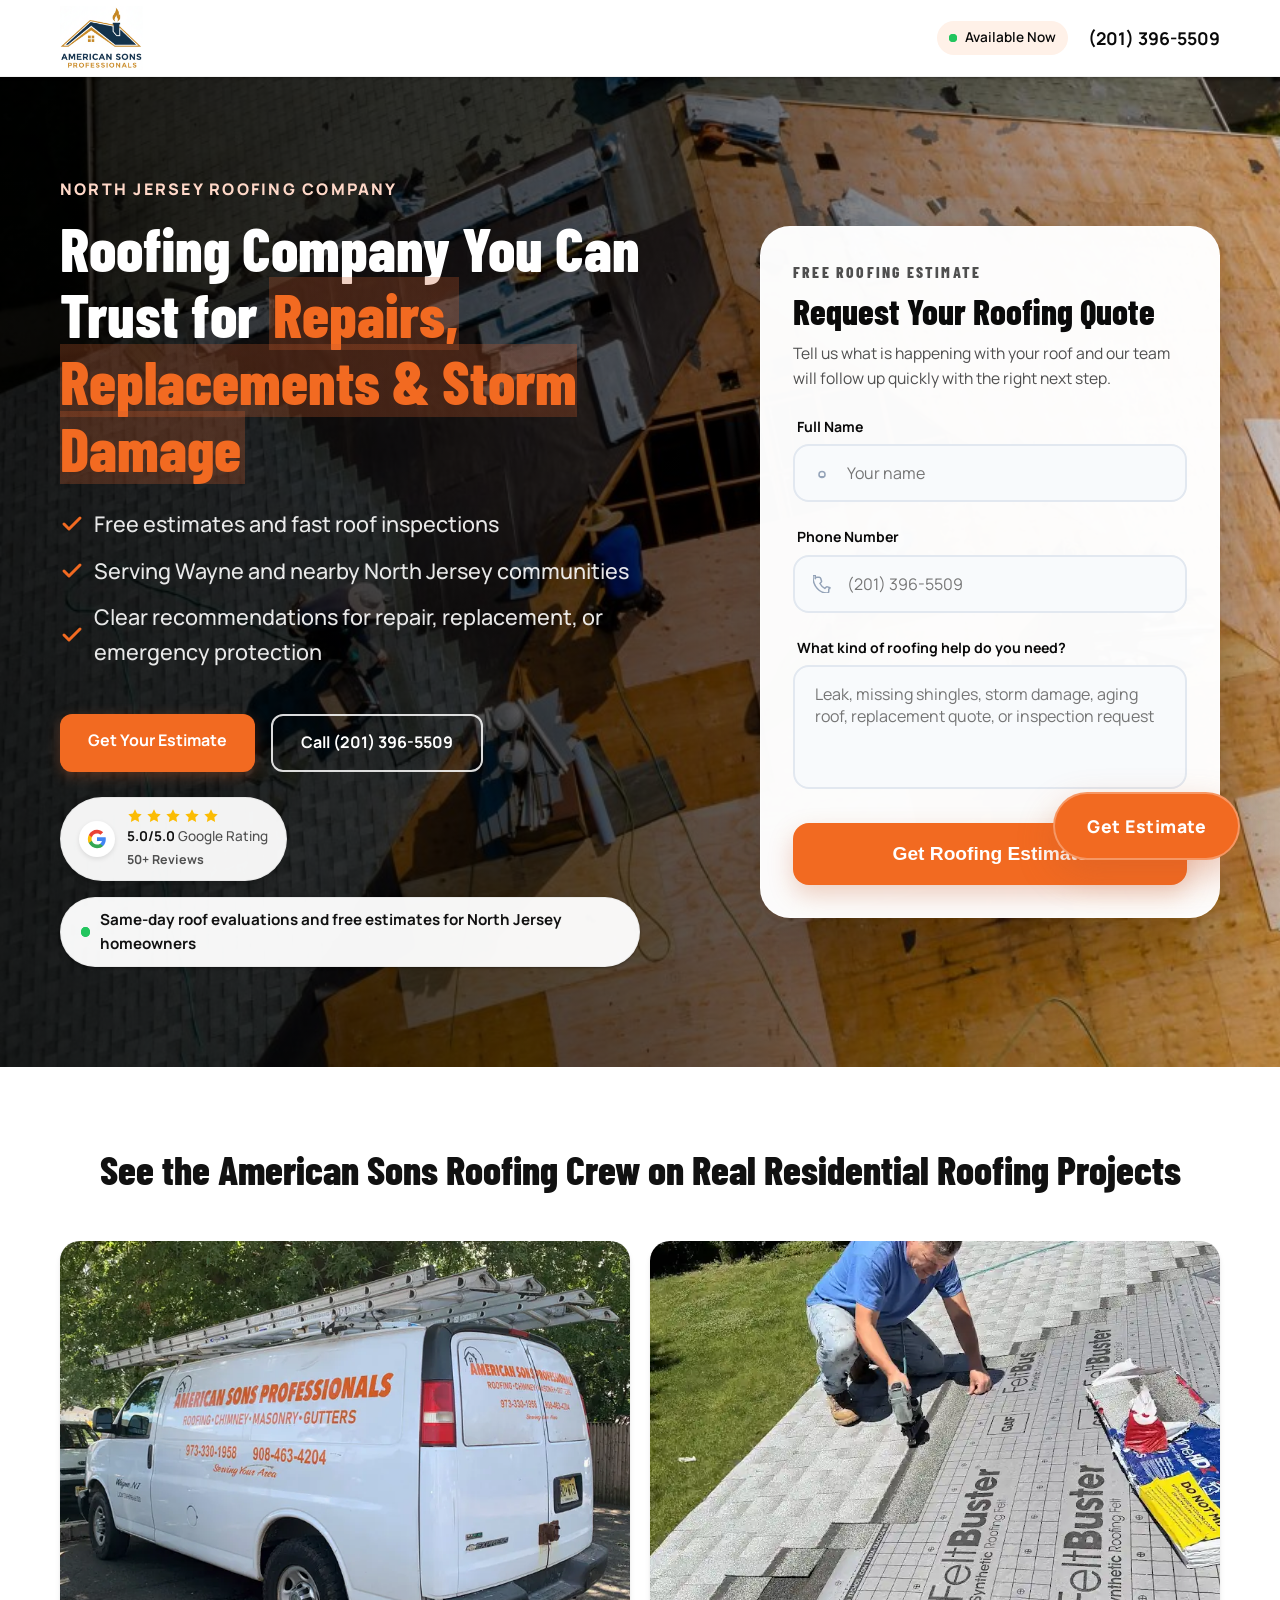
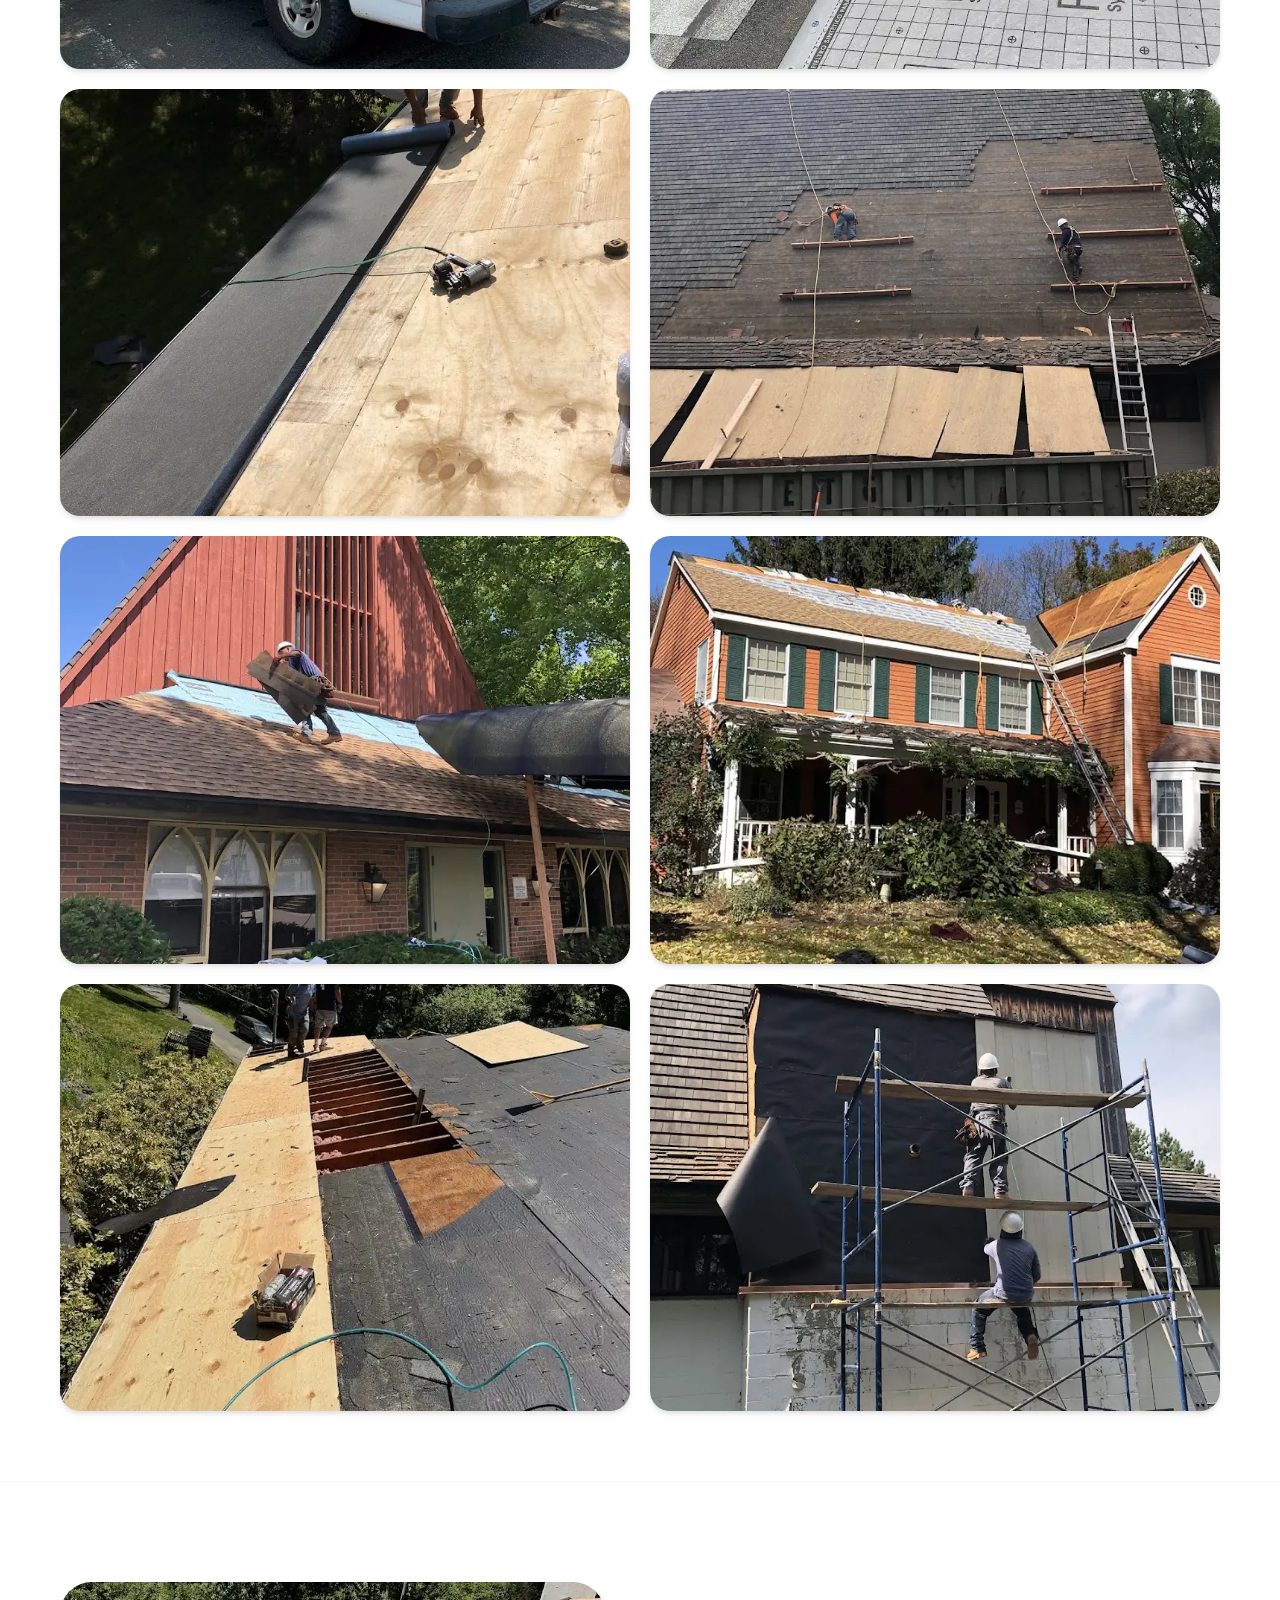
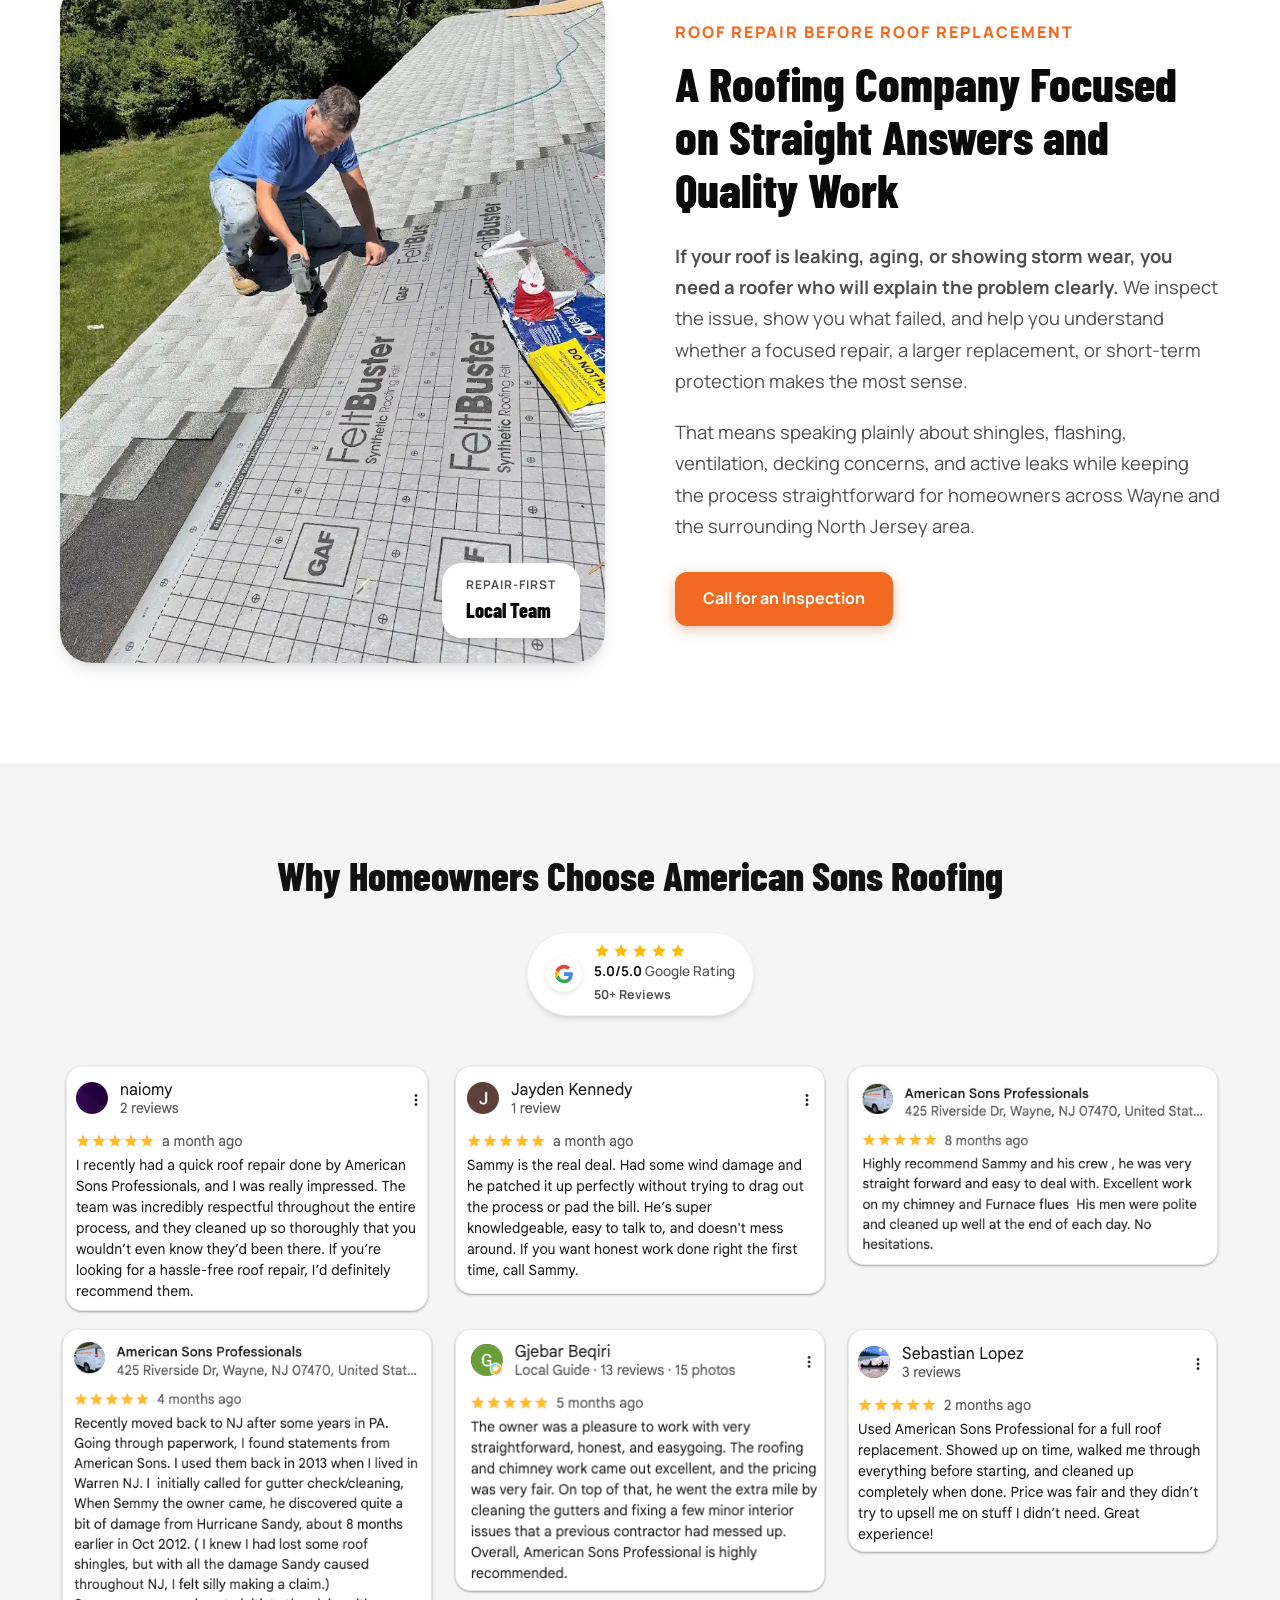
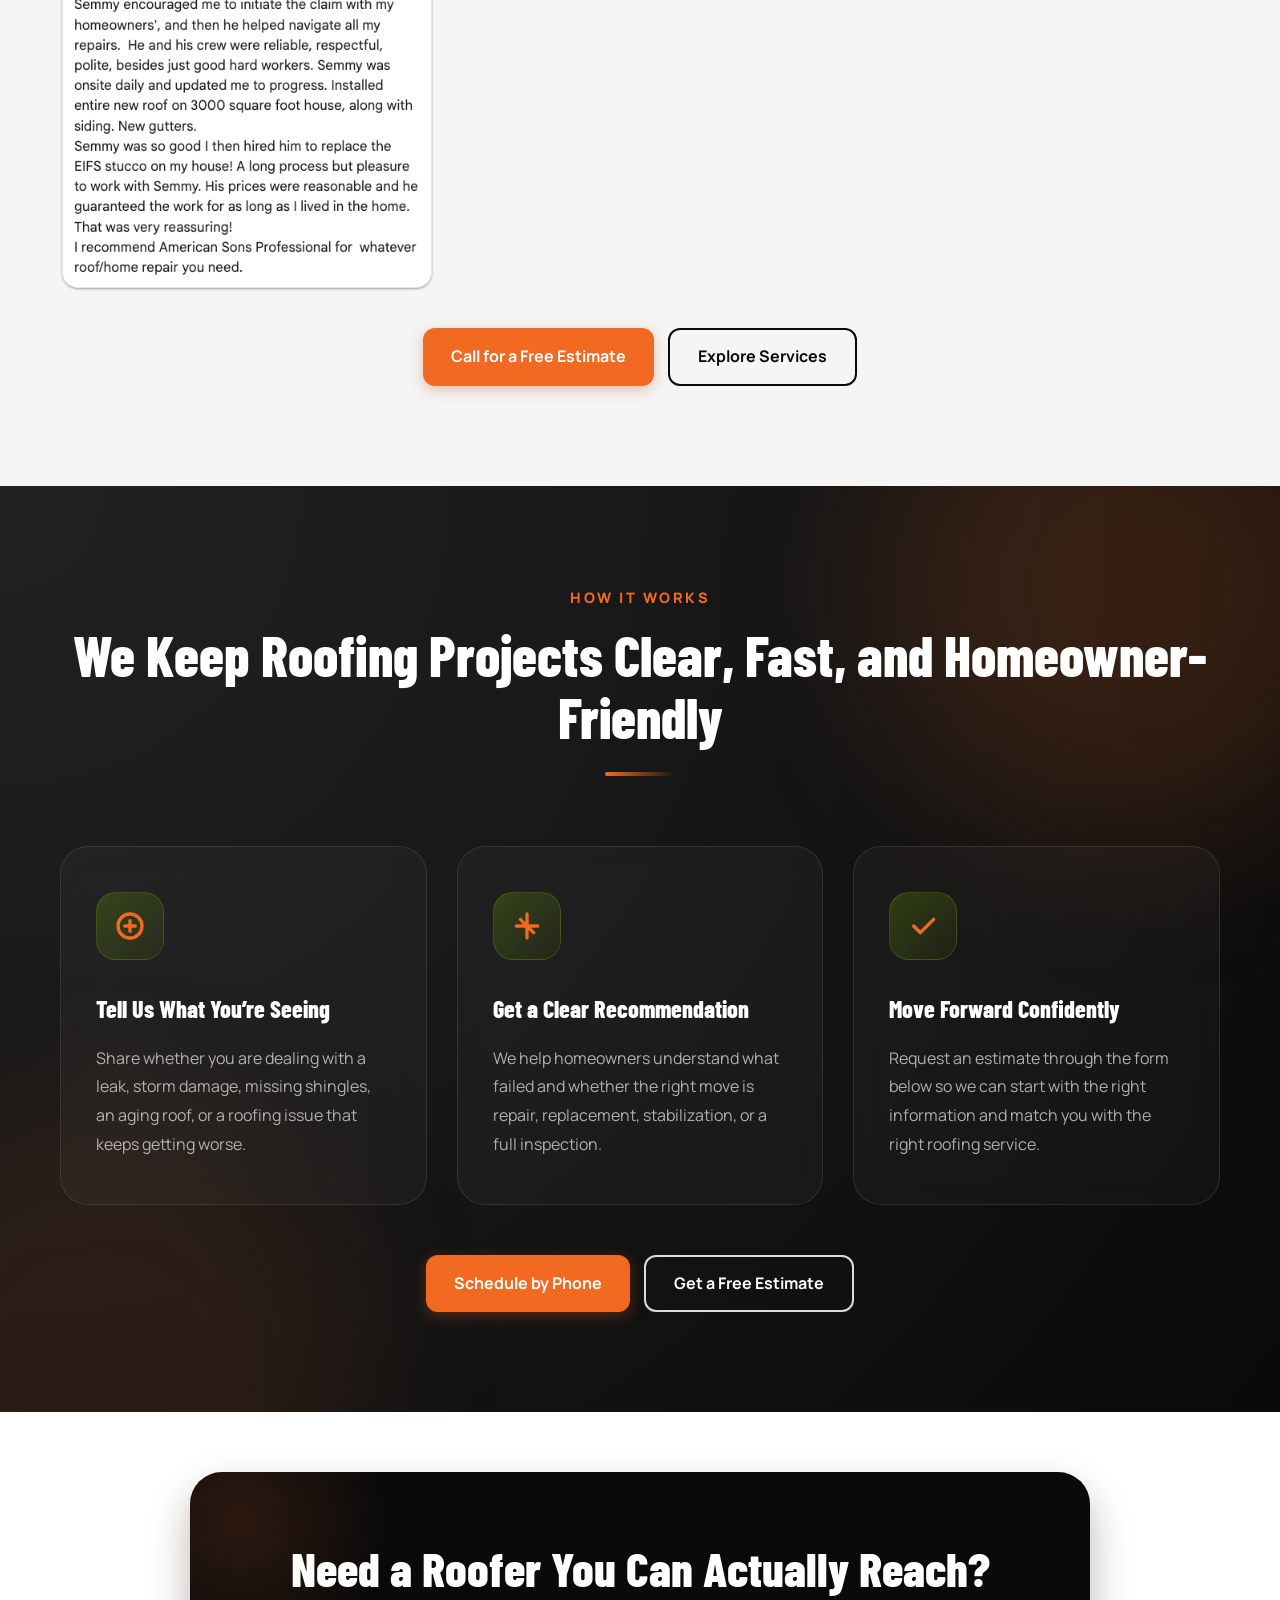
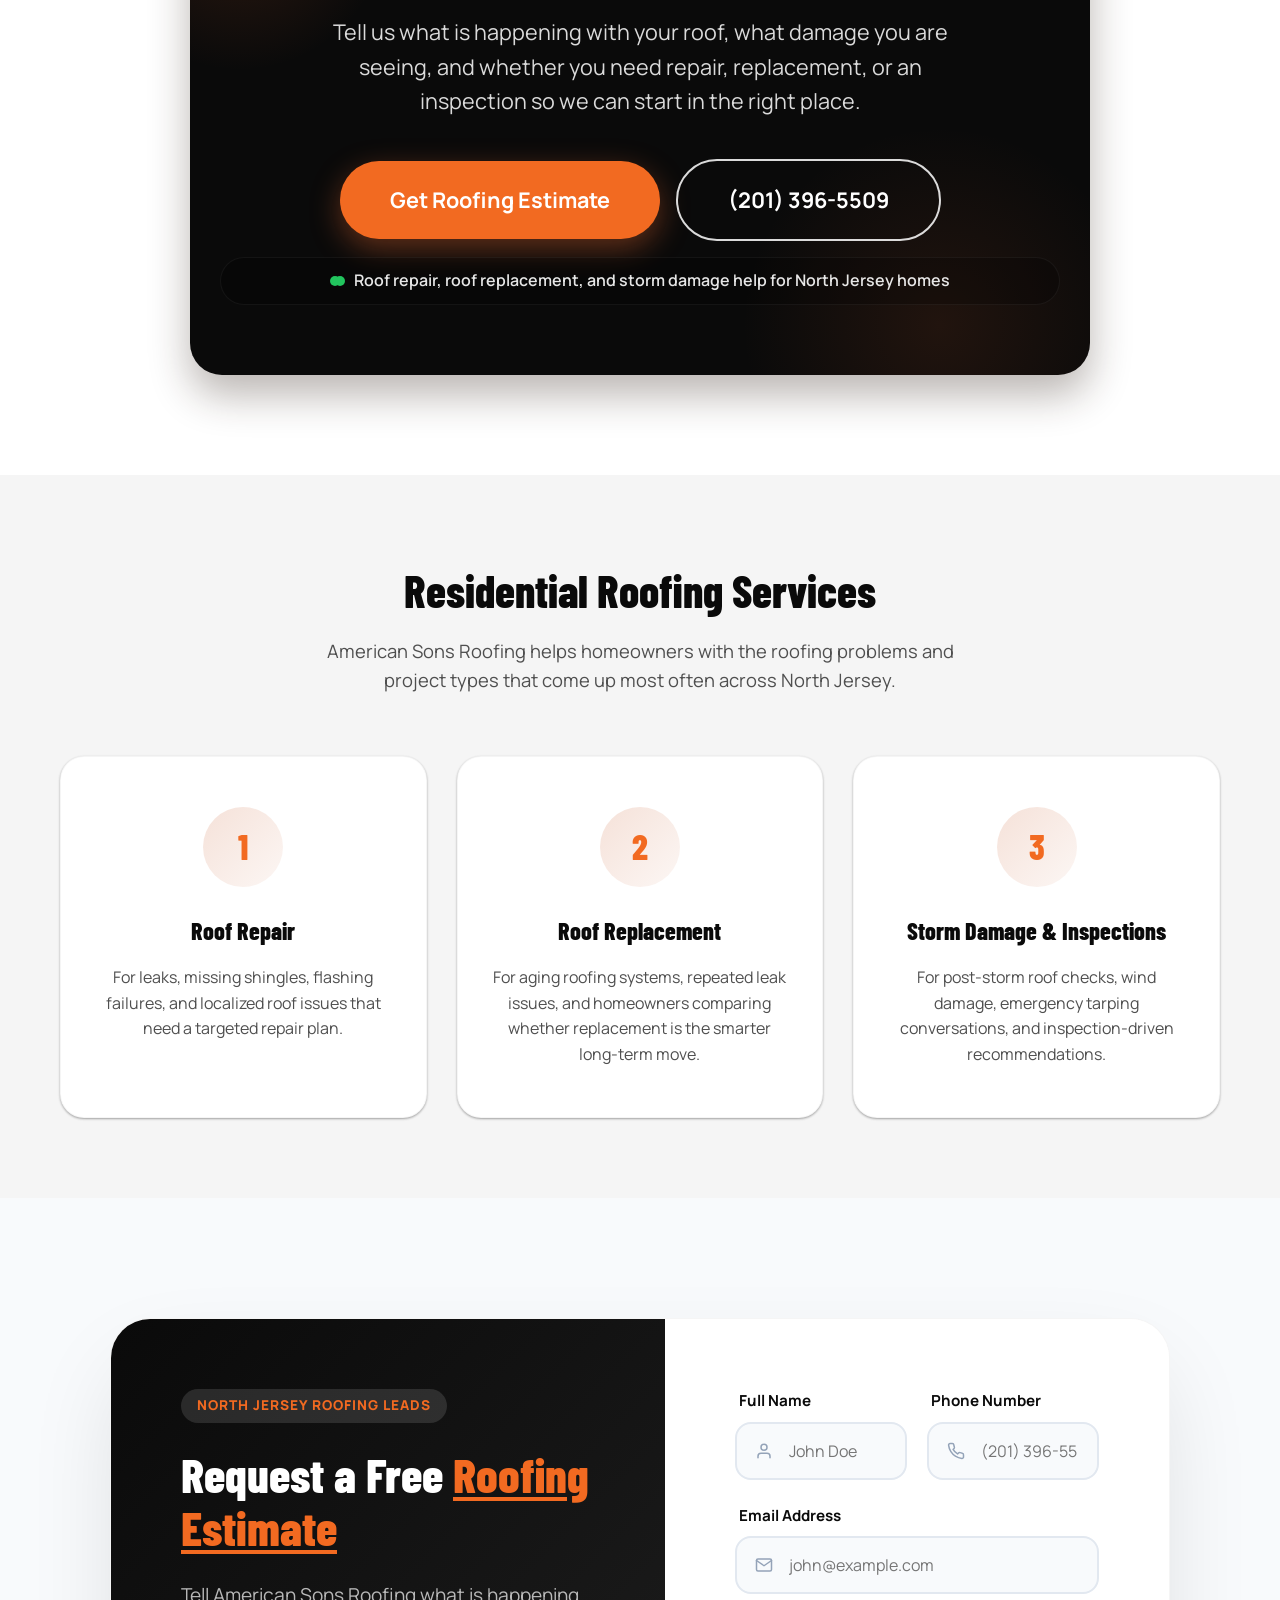
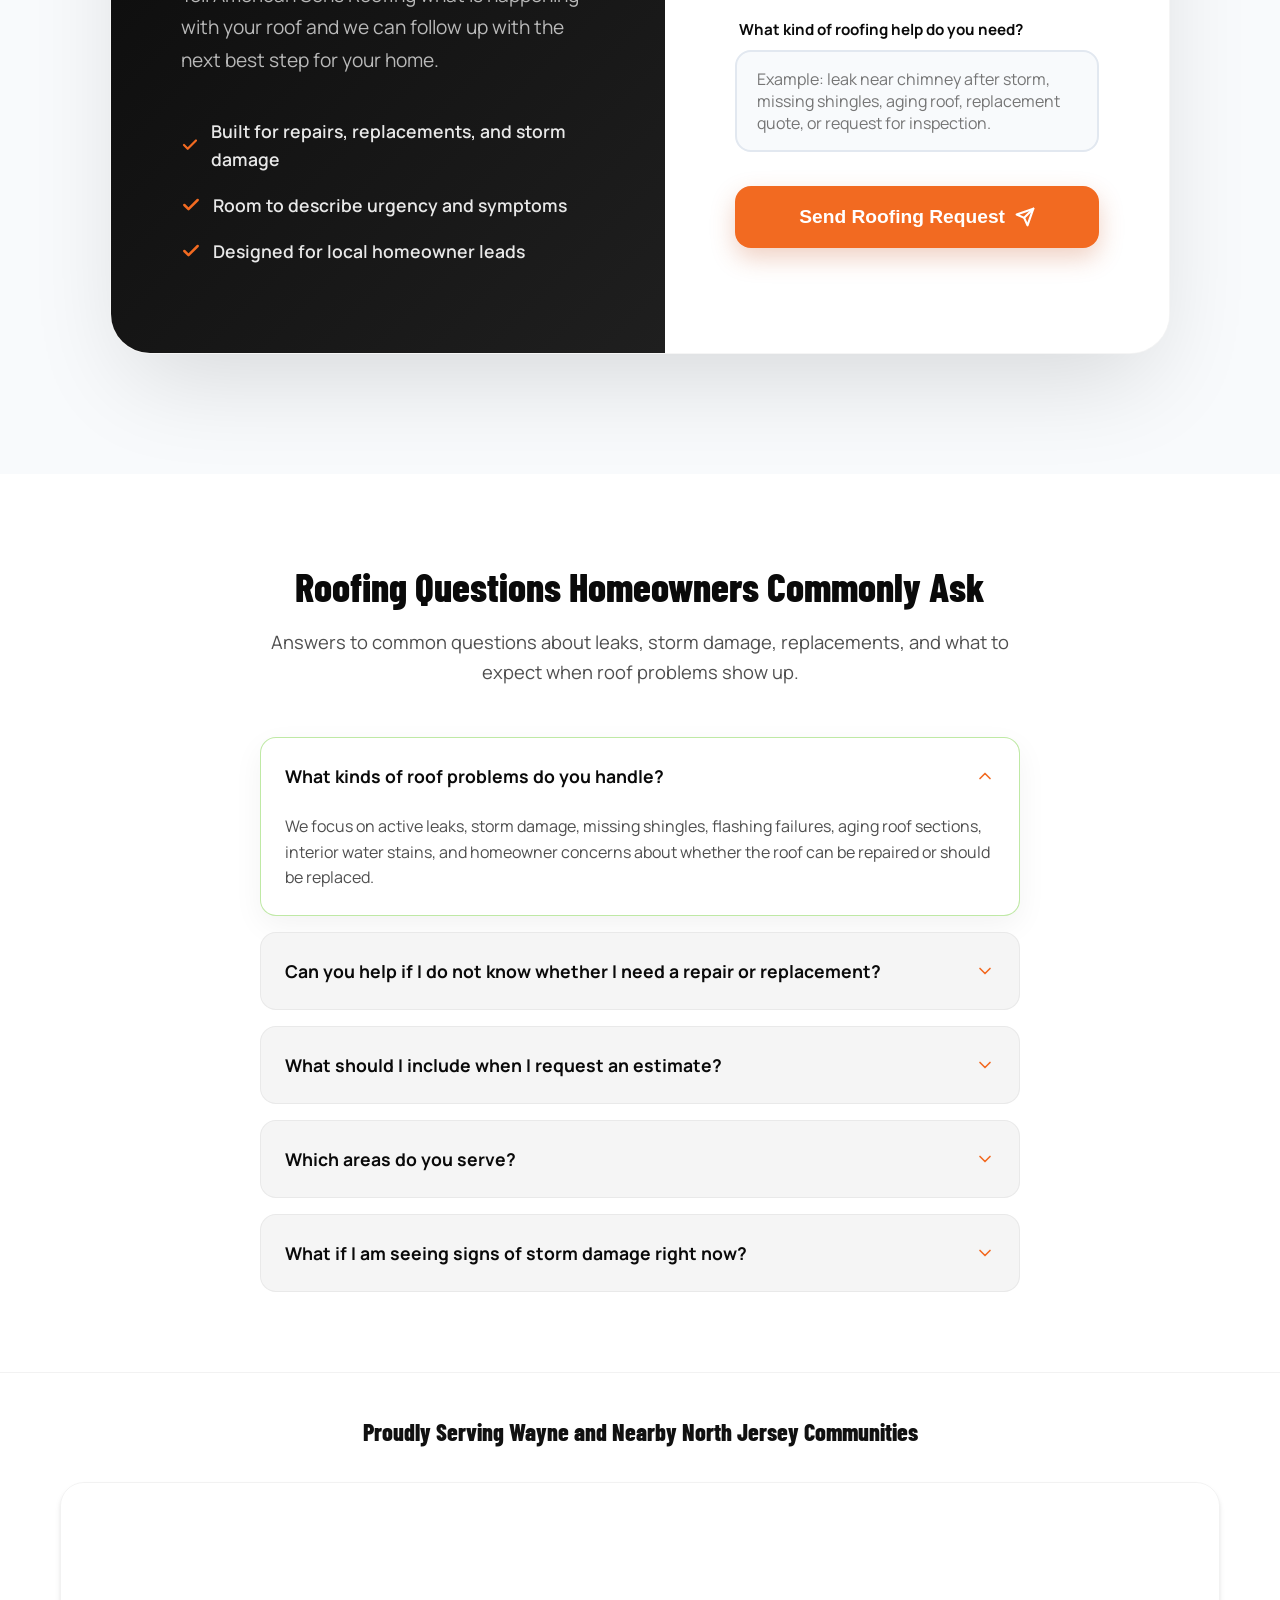
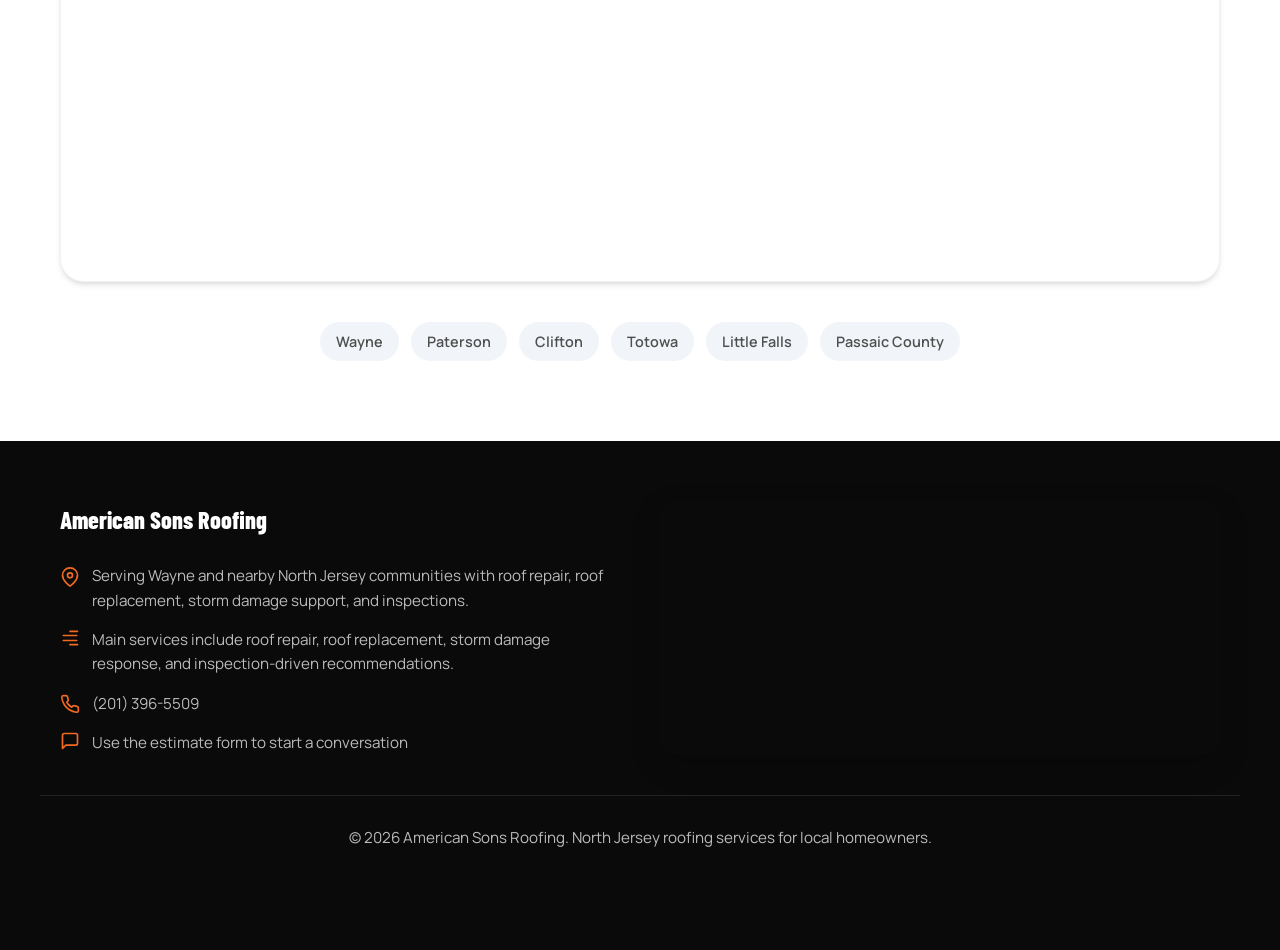
==== commit f5d5829d: "fix: update roofing header availability label" ====
--- a/roofing-company/index.html
+++ b/roofing-company/index.html
@@ -85,7 +85,7 @@
     </script>
 </head>
 
-<body>
+<body class="roofing-landing-page">
     <header class="sticky-header">
         <div class="container header-content">
             <div class="logo">
@@ -94,7 +94,7 @@
             <div class="header-right">
                 <div class="status-badge">
                     <span class="pulse-dot"></span>
-                    Request an Inspection
+                    Available Now
                 </div>
                 <a href="tel:2013965509" onclick="return gtag_report_conversion('tel:2013965509');" class="phone-link">(201) 396-5509</a>
             </div>
--- a/style.css
+++ b/style.css
@@ -218,6 +218,10 @@
 .phone-icon {
     width: 20px;
     height: 20px;
+}
+
+.btn-call-icon .phone-icon {
+    display: none;
 }
 
 @keyframes ring {
@@ -991,11 +995,49 @@
     }
 
     .hero-content h1 {
-        font-size: 2.5rem;
+        font-size: 1.85rem;
+        line-height: 1.08;
+        margin-bottom: 20px;
+        margin-left: -8px;
+        margin-right: -8px;
     }
 
     .section-header h2 {
         font-size: 2rem;
+    }
+
+    .team-gallery-title,
+    .faq-title {
+        line-height: 0.98;
+    }
+
+    .btn-call-icon .phone-icon {
+        display: block;
+        width: 18px;
+        height: 18px;
+        flex-shrink: 0;
+    }
+
+    .roofing-landing-page .final-cta h2 {
+        font-size: 2.4rem !important;
+        line-height: 1 !important;
+    }
+
+    .roofing-landing-page .final-cta p {
+        font-size: 1.05rem !important;
+        line-height: 1.55;
+    }
+
+    #final-call-btn-mobile {
+        width: 100%;
+        max-width: 300px;
+        padding: 16px 20px !important;
+        font-size: 1.1rem !important;
+        white-space: nowrap;
+    }
+
+    .final-availability.mobile-only {
+        display: flex !important;
     }
 
     .review-grid {
@@ -1062,12 +1104,41 @@
         box-shadow: 0 8px 20px rgba(201, 91, 43, 0.22);
     }
 
-    .eyebrow {
+    .roofing-landing-page .eyebrow {
         text-align: center;
+        font-size: 0.9rem;
     }
 
     .hero-subtext,
     .trust-pill {
+        text-align: left;
+    }
+
+    .hero-subtext {
+        font-size: 1.05rem;
+        margin-bottom: 32px;
+    }
+
+    .hero-subtext li {
+        gap: 8px !important;
+    }
+
+    .hero-subtext svg {
+        width: 20px;
+        height: 20px;
+    }
+
+    .roofing-landing-page .form-tag {
+        display: none;
+    }
+
+    .roofing-landing-page .form-perks {
+        align-self: stretch;
+        text-align: left;
+    }
+
+    .roofing-landing-page .form-perks li {
+        align-items: flex-start;
         text-align: left;
     }
 
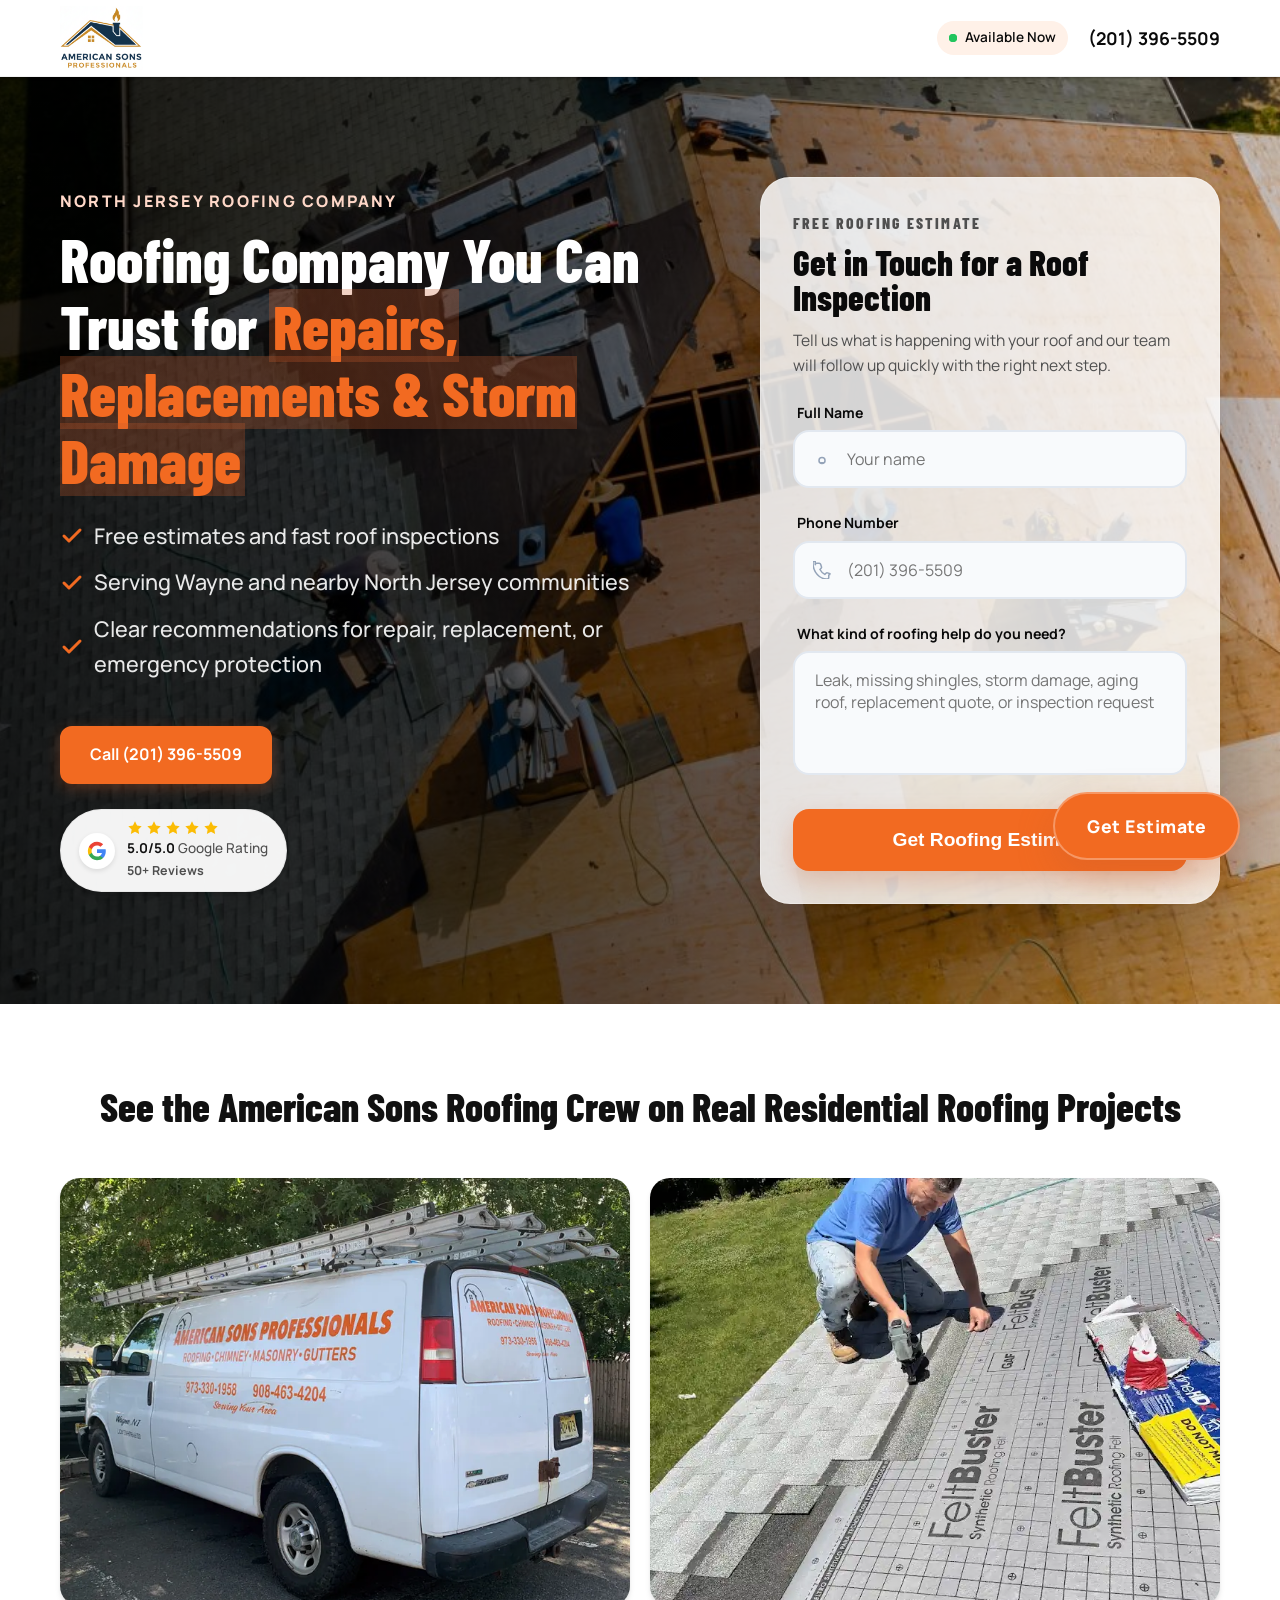
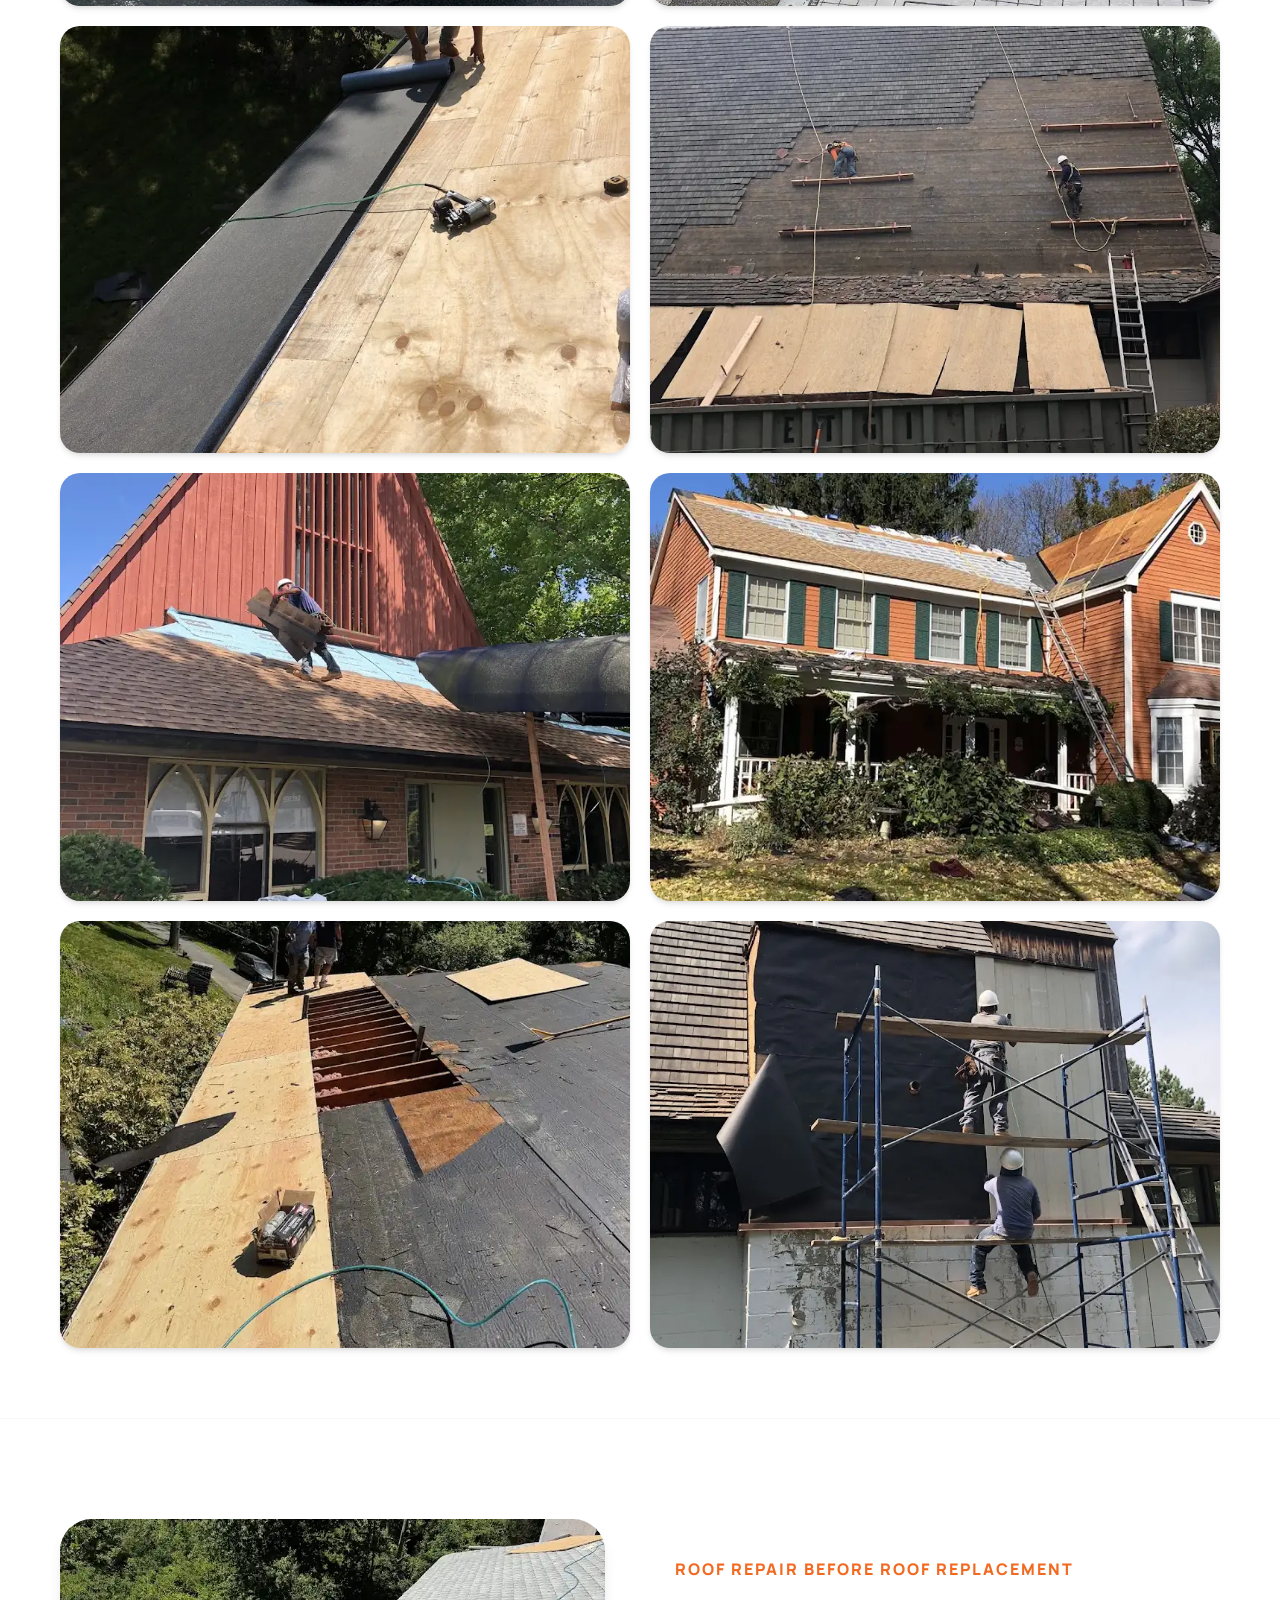
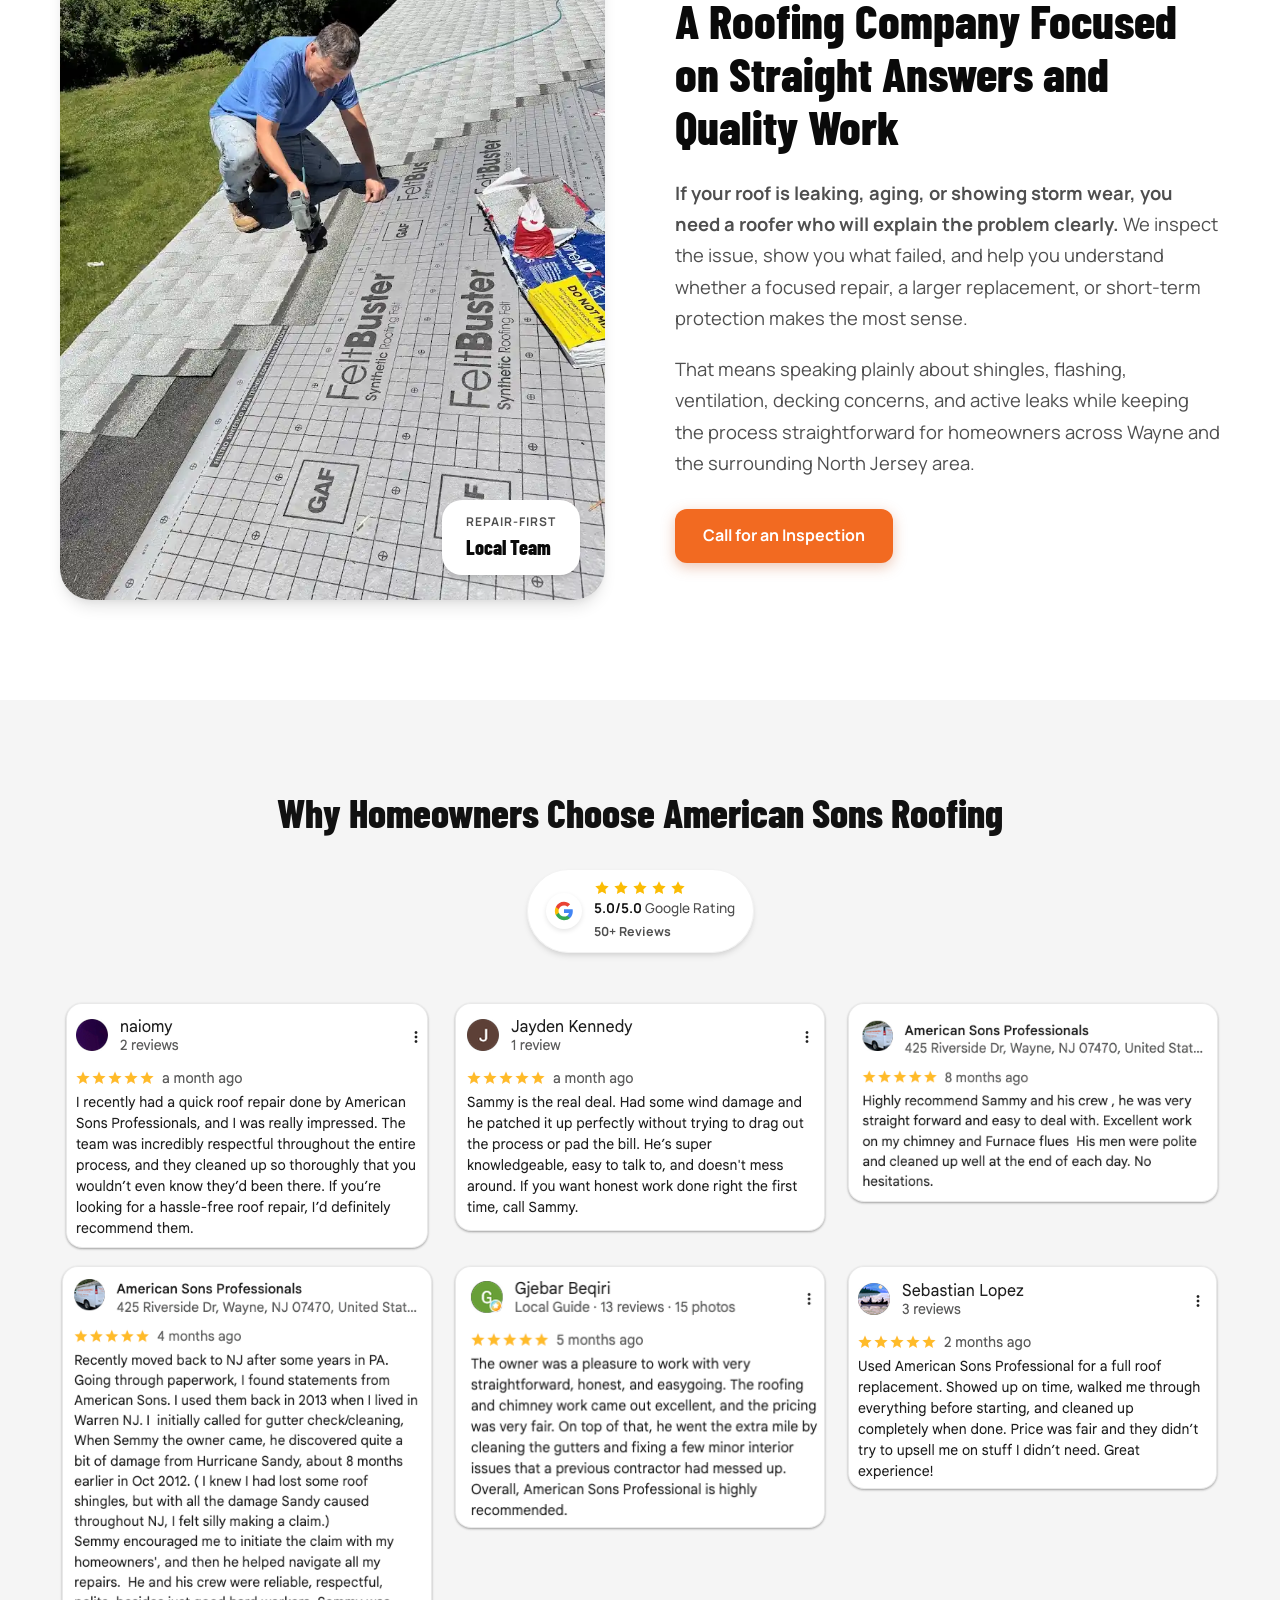
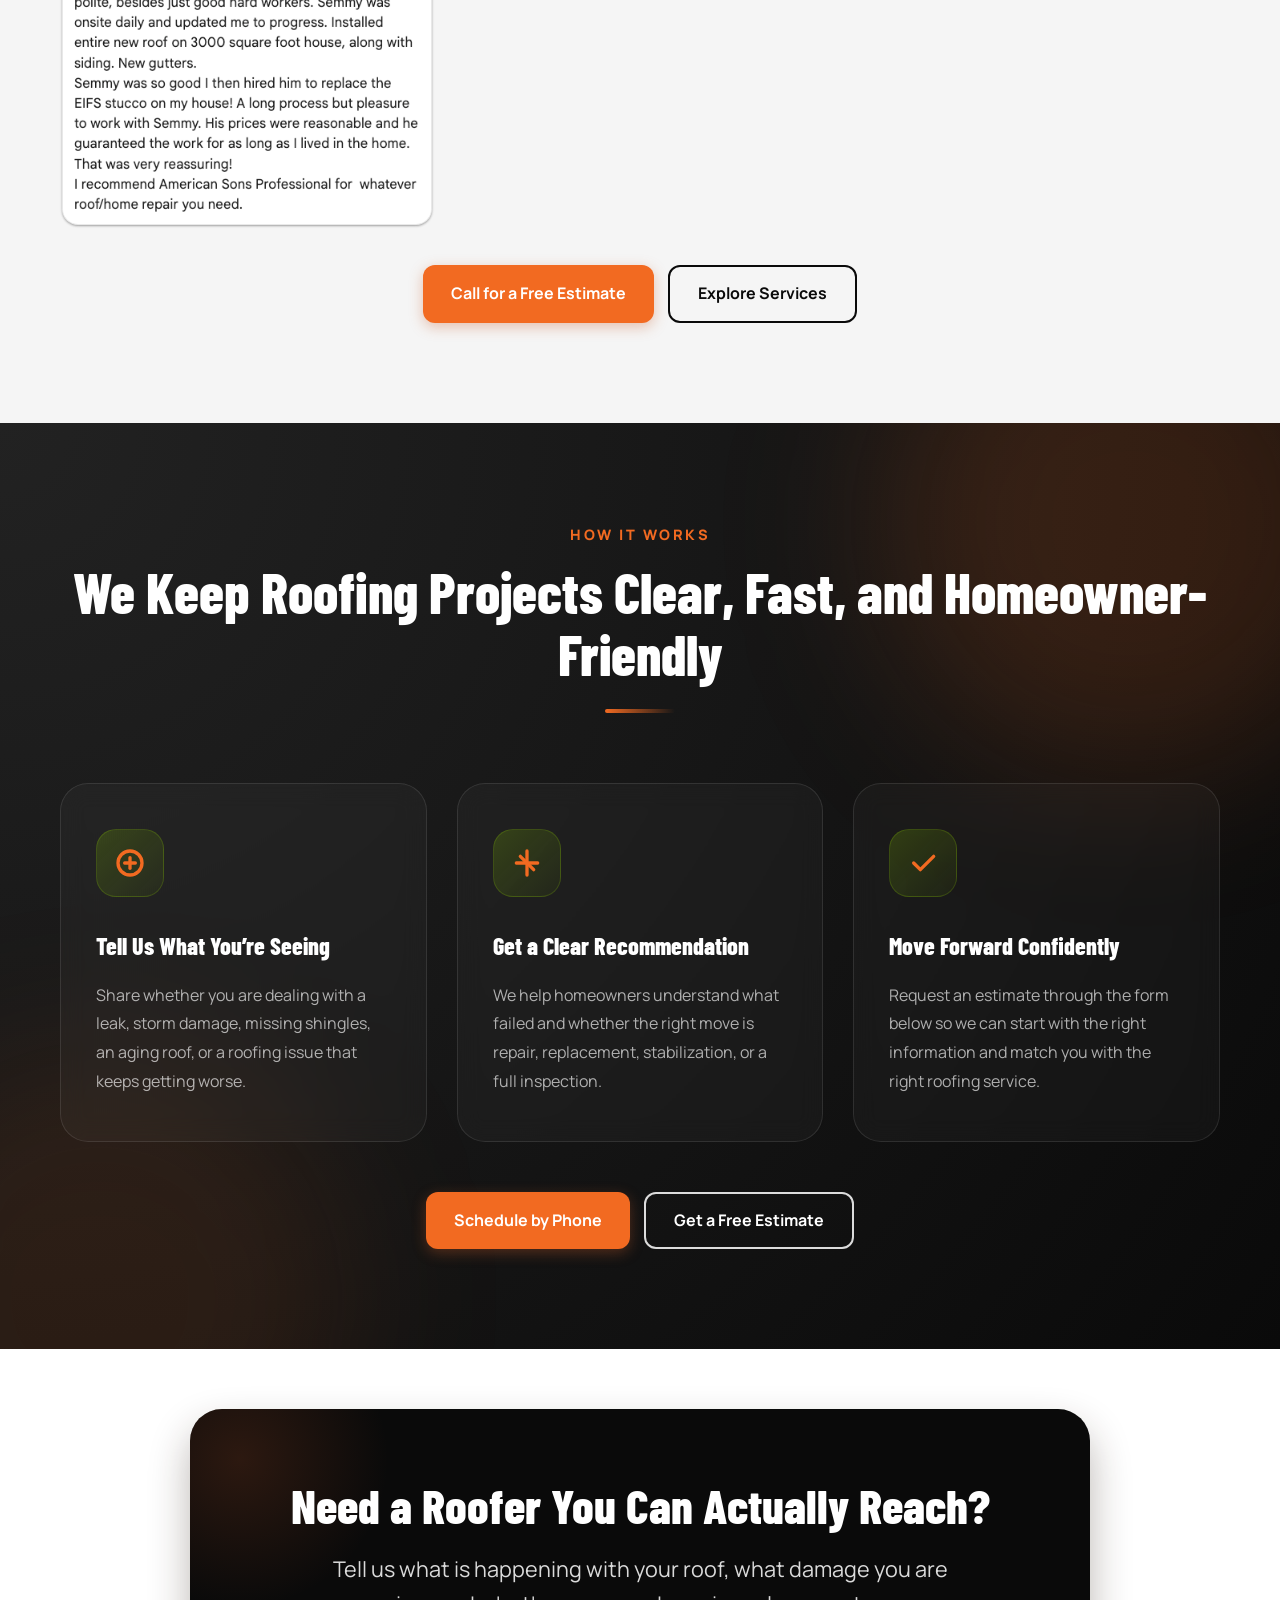
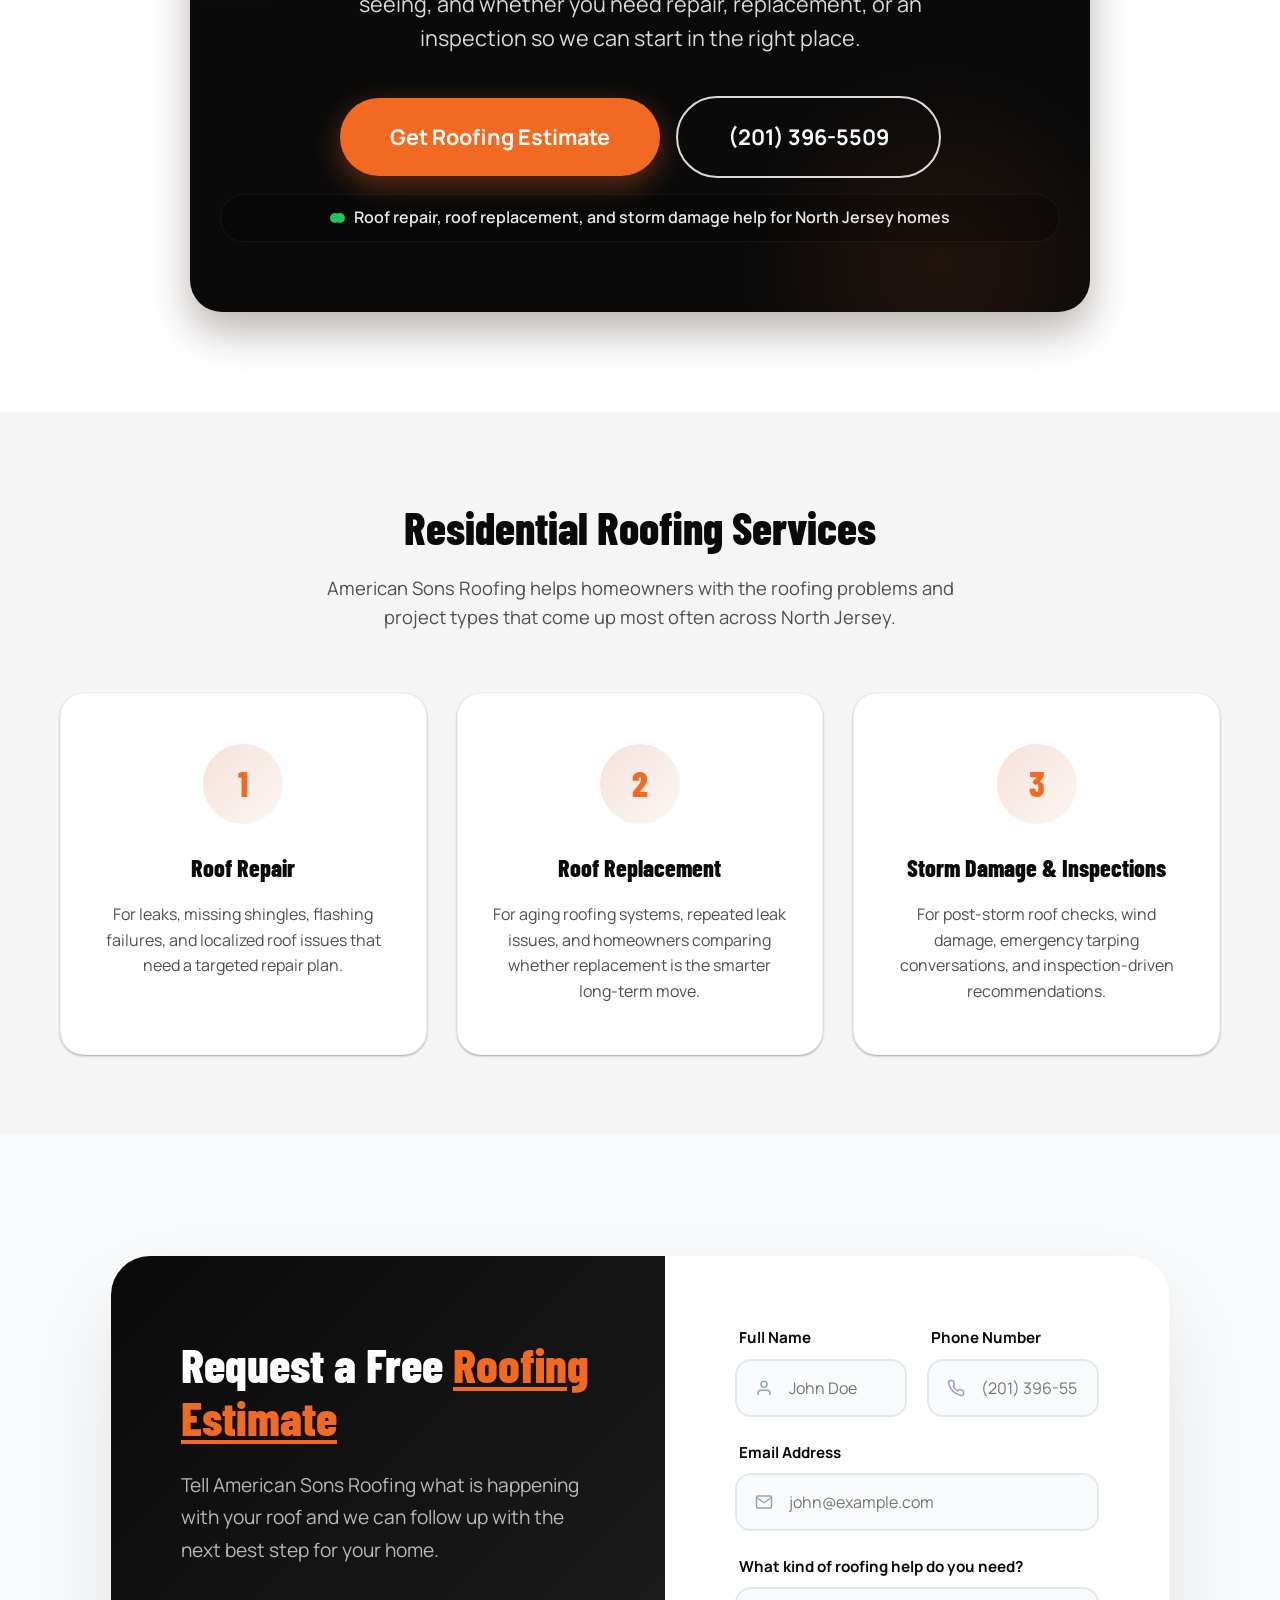
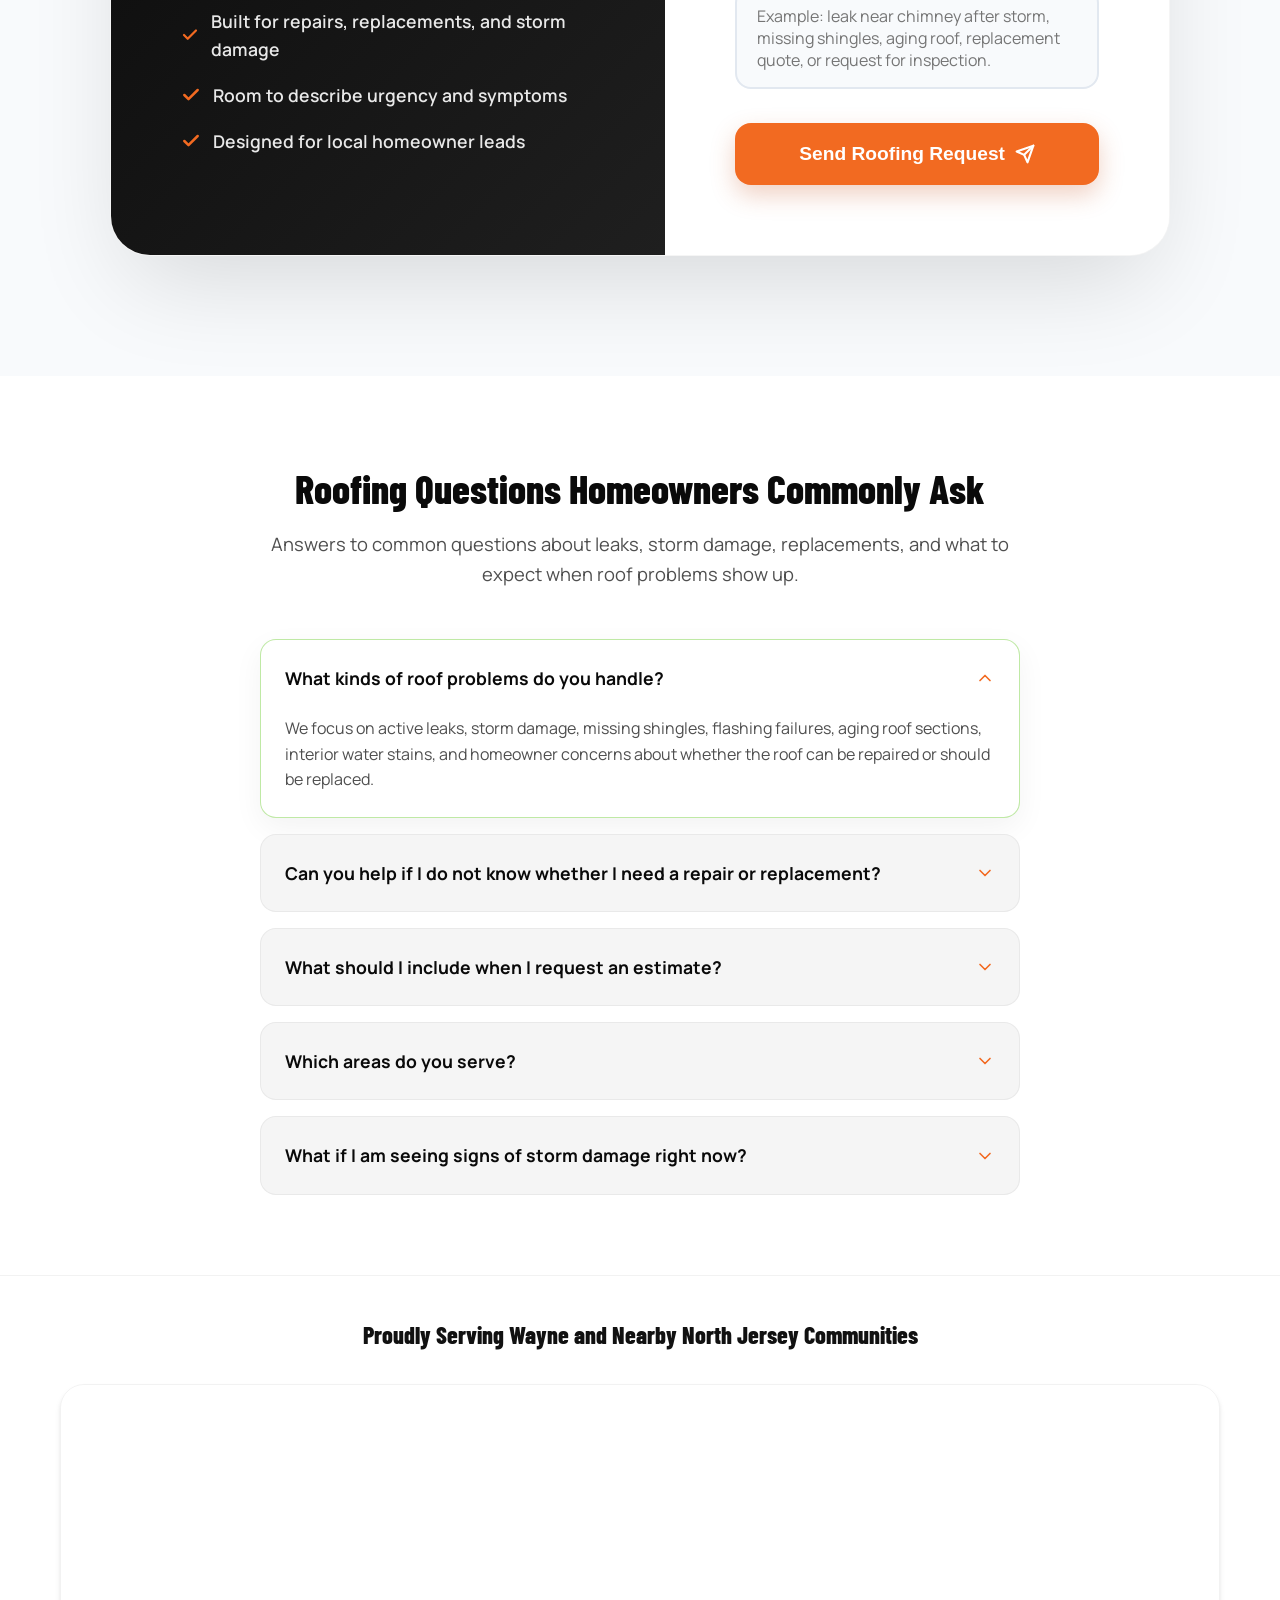
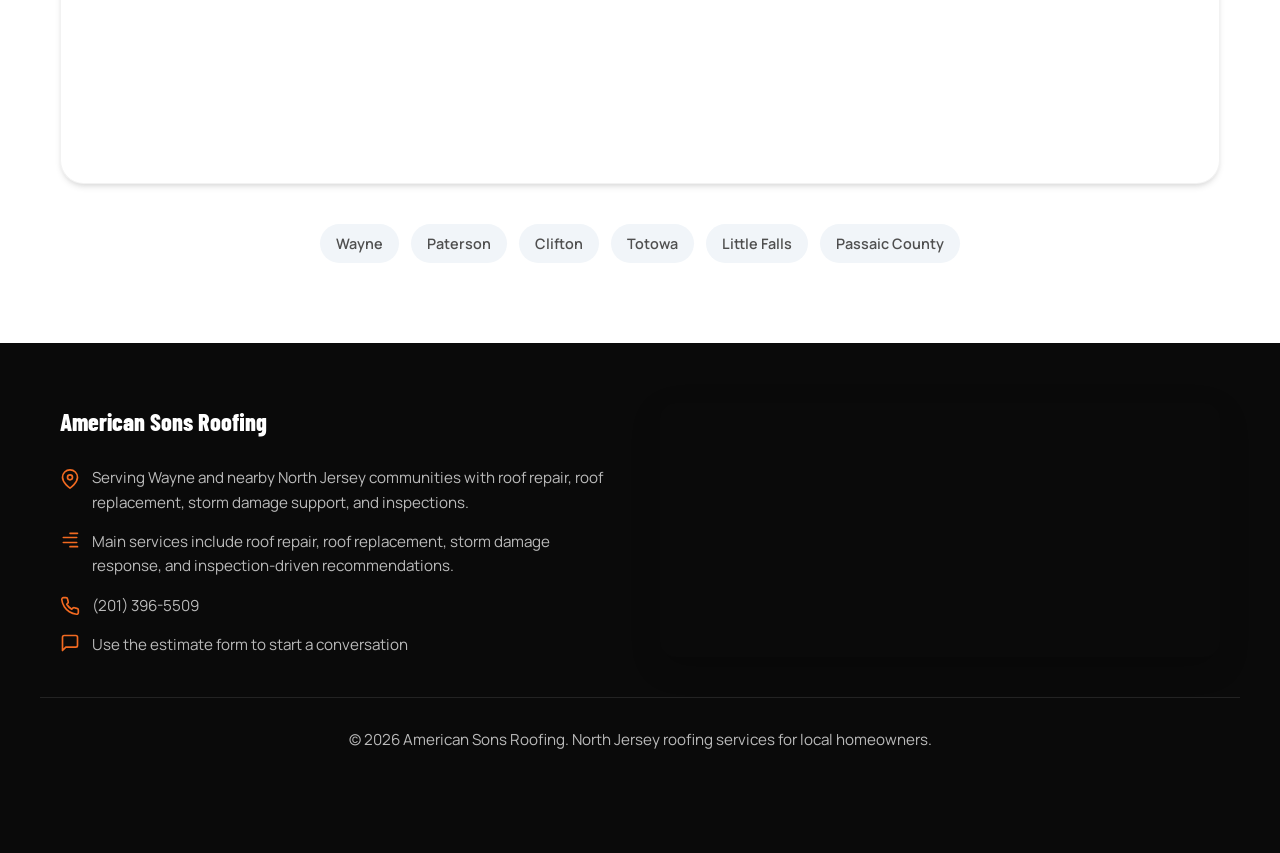
==== commit e743057f: "feat: add North Jersey roofing contractor page" ====
--- a/roofing-company/index.html
+++ b/roofing-company/index.html
@@ -161,7 +161,7 @@
                         </a>
                     </div>
 
-                    <div class="desktop-only" style="margin-top: 16px;">
+                    <div class="hero-availability-widget desktop-only" style="margin-top: 16px;">
                         <div style="display: inline-flex; align-items: center; gap: 10px; background: rgba(255, 255, 255, 0.96); padding: 10px 20px; border-radius: 50px; box-shadow: var(--shadow-sm); border: 1px solid rgba(0,0,0,0.05);">
                             <span class="pulse-dot" style="width: 10px; height: 10px;"></span>
                             <span style="font-size: 0.95rem; font-weight: 700; color: var(--text-main);">Same-day roof evaluations and free estimates for North Jersey homeowners</span>
@@ -172,7 +172,7 @@
                     <div class="hero-form-shell">
                         <div class="hero-form-top">
                             <p class="hero-form-eyebrow">Free Roofing Estimate</p>
-                            <h2>Request Your Roofing Quote</h2>
+                            <h2>Get in Touch for a Roof Inspection</h2>
                             <p>Tell us what is happening with your roof and our team will follow up quickly with the right next step.</p>
                         </div>
                         <form data-lead-form data-netlify="true" name="roofing-homepage-quote" class="premium-form hero-form">
--- a/style.css
+++ b/style.css
@@ -324,6 +324,25 @@
     padding: 32px;
     box-shadow: 0 32px 80px rgba(0, 0, 0, 0.24);
     border: 1px solid rgba(255, 255, 255, 0.28);
+}
+
+@media (min-width: 769px) {
+    .roofing-landing-page .form-tag,
+    .roofing-landing-page .hero-availability-widget,
+    .roofing-landing-page .hero-actions-container .btn-cta-main.desktop-only {
+        display: none !important;
+    }
+
+    .roofing-landing-page .hero-actions-container .btn-cta-text.desktop-only {
+        background-color: var(--accent);
+        border-color: var(--accent);
+        color: var(--white);
+        box-shadow: 0 4px 14px 0 rgba(201, 91, 43, 0.35);
+    }
+
+    .roofing-landing-page .hero-form-shell {
+        background: rgba(255, 255, 255, 0.83);
+    }
 }
 
 .hero-form-top {
@@ -1106,7 +1125,7 @@
 
     .roofing-landing-page .eyebrow {
         text-align: center;
-        font-size: 0.9rem;
+        font-size: 0.78rem;
     }
 
     .hero-subtext,
